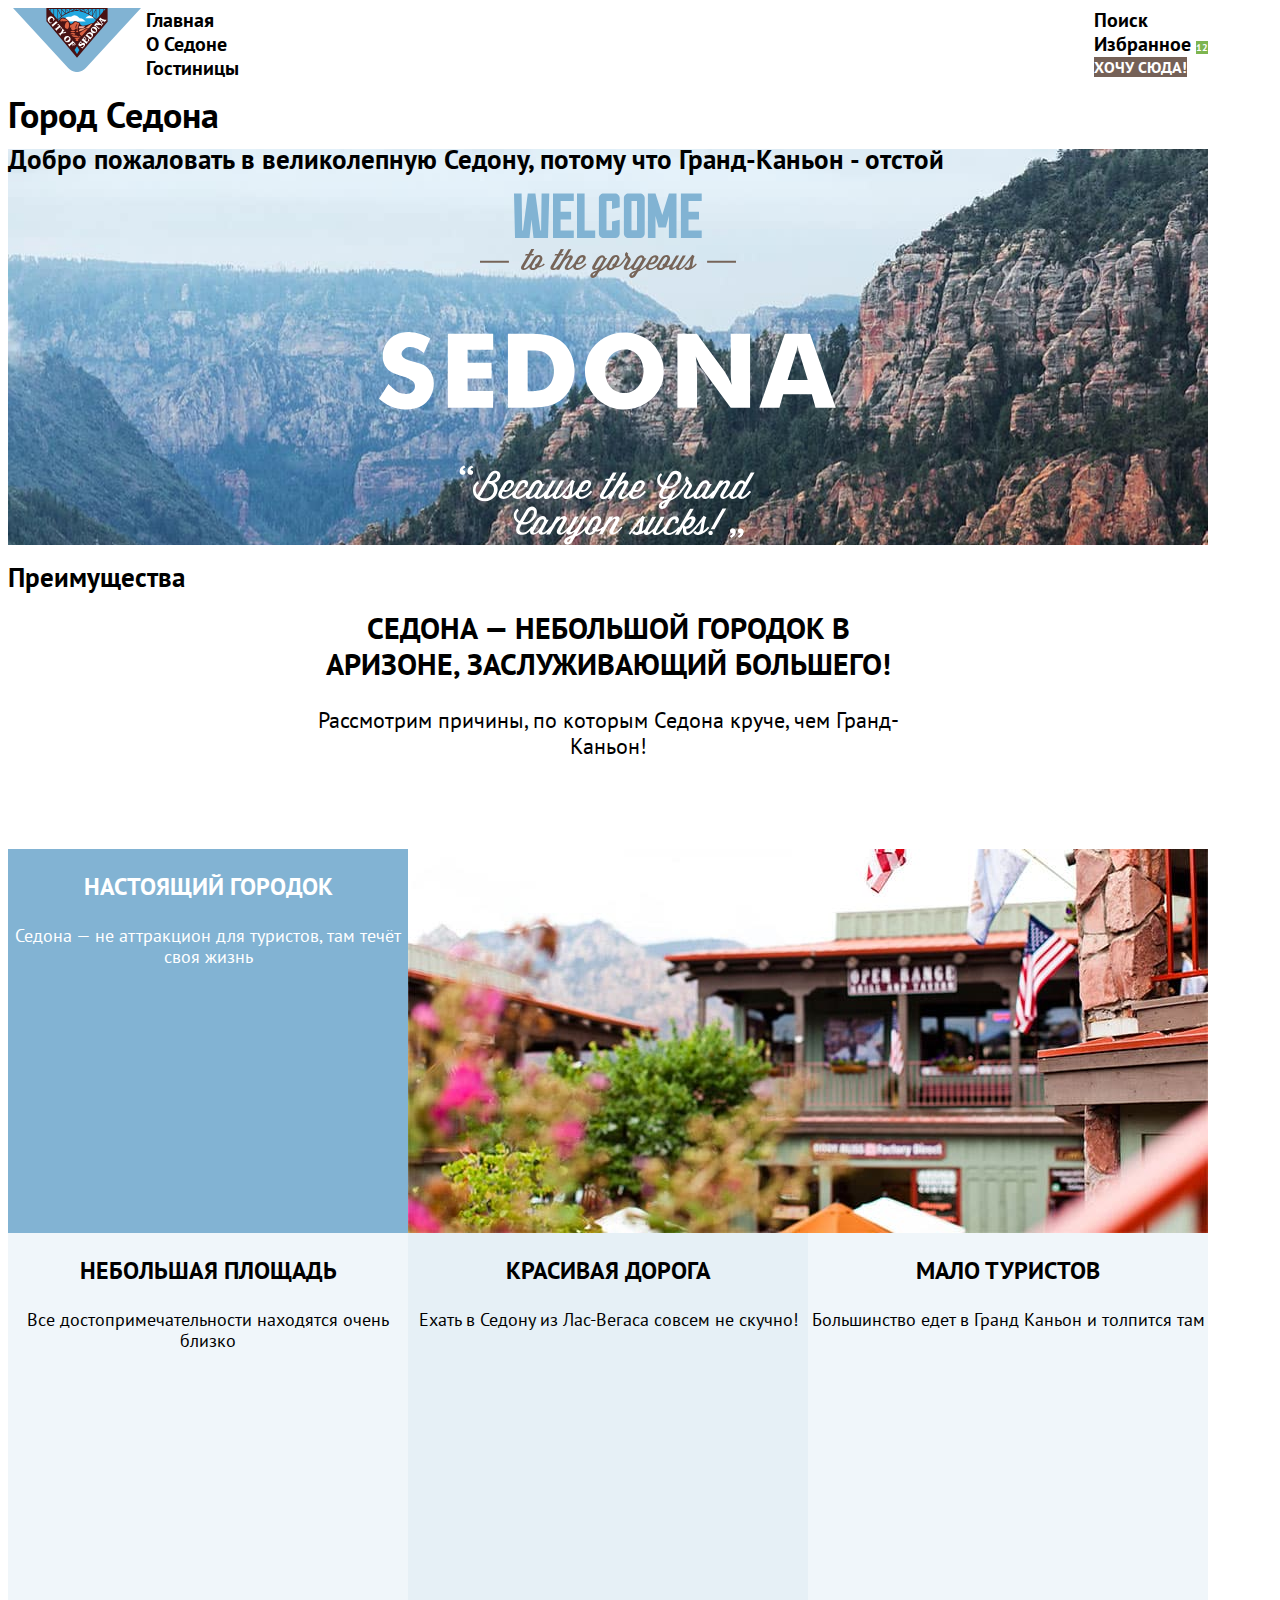
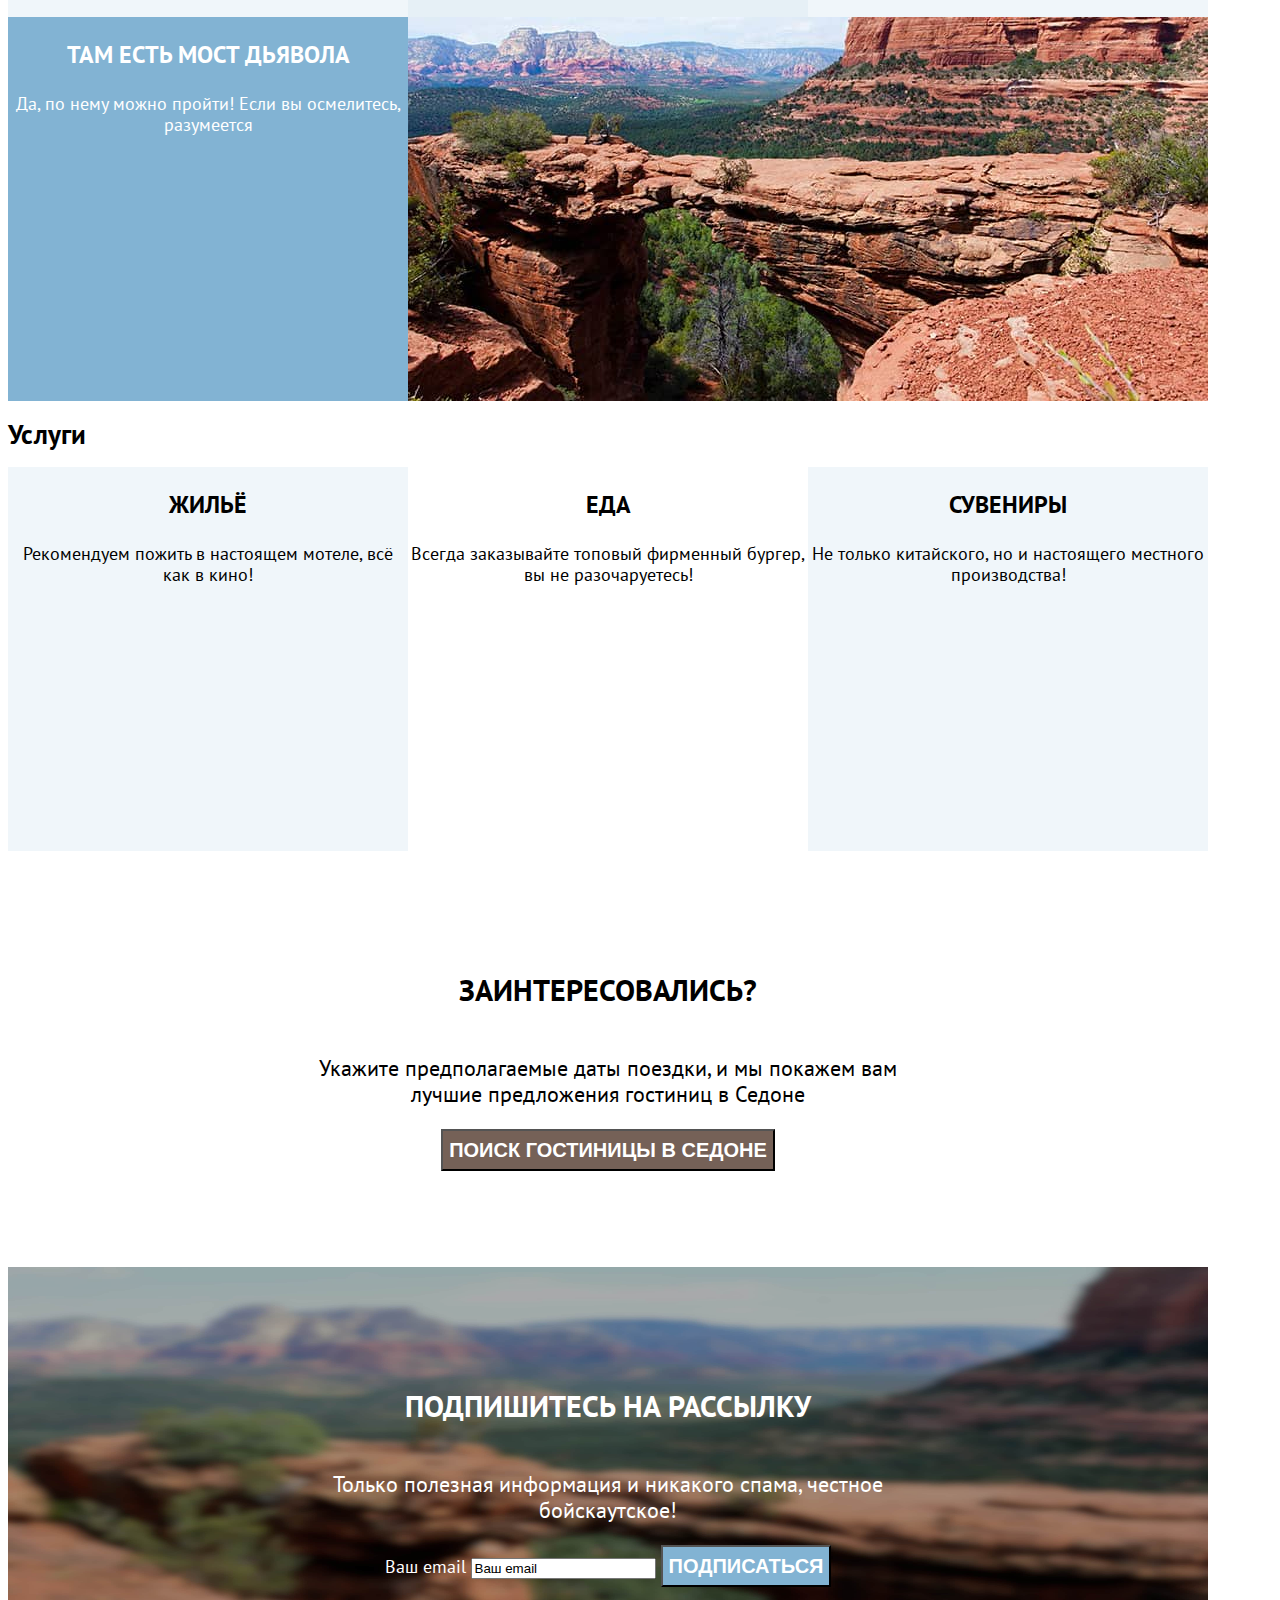
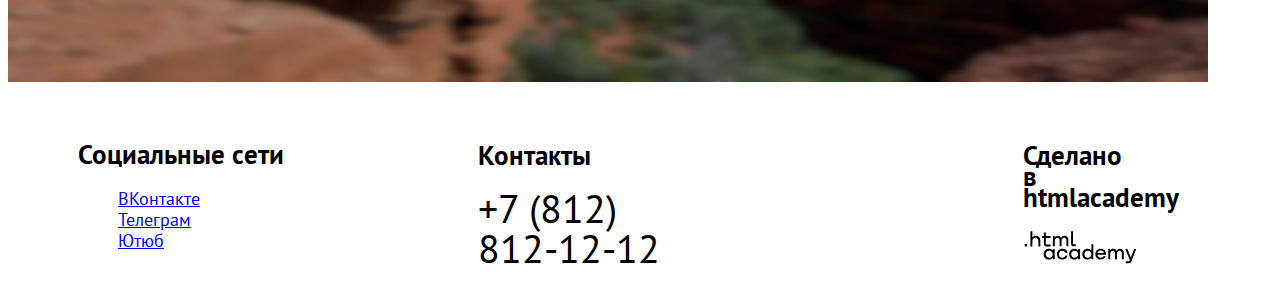
==== index.html @ 2e4103cb "Merge pull request #5 from dzhamilya1212/master" ====
<!DOCTYPE html>
<html lang="ru">
  <head>
    <meta charset="utf-8">
    <title>HTML Academy: Седона</title>
    <link rel="stylesheet" href="styles/styles.css">

  </head>
  <body>
    <div class="page_container">
      <header class="page_header" data-test="header">
        <nav class="navigation">
          <a class="navigation_logo">
            <img class="page_header_logo" src="image/logo.svg" alt="Логотип  города Седона" width="138" height="64">
          </a>
          <ul class="navigation_list">
            <li class="navigation_item">
              <a class="navigation_link navigation-link-current">Главная</a>
            </li>
            <li class="navigation_item">
              <a class="navigation_link" href="#">О Седоне</a>
            </li>
            <li class="navigation_item">
              <a class="navigation_link" href="catalog.html">Гостиницы</a>
            </li>
          </ul>

          <ul class="navigation_list navigation-user">
            <li class="navigation_item">
              <a class="navigation_link" href="#">
                <span class="visually_hidden">Поиск</span>
              </a>
            </li>
            <li class="navigation_item">
              <a class="navigation_link" href="#">
                <span class="visually_hidden"> Избранное</span>
                <span class="favourites">12</span>
              </a>
            </li>
            <li class="navigation_item">
              <a class="navigation_link navigation_link_button button button_brown" href="#">Хочу сюда!</a>
            </li>
          </ul>
        </nav>
      </header>

      <main class="main_container main_index" data-test="main">
        <div class="main__page_container">
          <h1 class="visually_hidden">Город Седона</h1>

          <section class="welcom" data-test="hero">
            <h2 class="visually_hidden">Добро пожаловать в великолепную Седону, потому что Гранд-Каньон - отстой</h2>
            <img class="welcome_to_sedona" src="image/welcome_to_sedona.svg" alt="" width="458" height="352">
          </section>

          <section class="advantages" data-test="advantages">
            <h2 class="visually_hiden">Преимущества</h2>
            <p class="text_about_sedona">Седона — небольшой городок в Аризоне, заслуживающий большего!</p>
            <p class="text_about_sedona_reasons">Рассмотрим причины, по которым Седона круче, чем Гранд-Каньон!</p>
            <ul class="advantages_list">
              <li class="advantages_item advantages_item_blue_card">
                <div class="advantages_container">
                  <div class="advantages_card_container">
                    <h3 class="advantages_title">Настоящий городок</h3>
                    <p class="advantages_description">Седона — не аттракцион для туристов, там течёт своя жизнь</p>
                  </div>
                  <img class="advantages_image" src="image/the_building_with_the_american_flag.jpg" alt="Здание с американским флагом" width="800" height="384">
                </div>
              </li>

              <li class="advantages_item">
                <h3 class="advantages_title">Небольшая
                  площадь</h3>
                <p class="advantages_description">Все достопримечательности находятся очень близко</p>
              </li>

              <li class="advantages_item advantages_item_lightblue_card">
                <h3 class="advantages_title">Красивая дорога</h3>
                <p class="advantages_description">Ехать в Седону из Лас-Вегаса совсем не скучно!</p>
              </li>

              <li class="advantages_item">
                <h3 class="advantages_title">Мало туристов</h3>
                <p class="advantages_description">Большинство едет в Гранд Каньон и толпится там</p>
              </li>

              <li class="advantages_item advantages_item_blue_card">
                <div class="advantages_container">
                  <div class="advantages_card_container">
                    <h3 class="advantages_title">Там есть мост дьявола</h3>
                    <p class="advantages_description">Да, по нему можно пройти! Если вы осмелитесь, разумеется</p>
                  </div>
                  <img class="advantages_image" src="image/devils_bridge.jpg" alt="Мост Дьявола" width="800" height="384">
                </div>
              </li>
            </ul>
          </section>

          <section class="services">
            <h2 class="visually_hidden">Услуги</h2>
            <ul class="services_list">
              <li class="services_item">
                <h3 class="services_title">Жильё</h3>
                <p class="services_description">Рекомендуем пожить в настоящем мотеле, всё как в кино!</p>
              </li>
              <li class="services_item services_item_white_card">
              <h3 class="services_title">Еда</h3>
              <p class="services_description">Всегда заказывайте топовый фирменный бургер, вы не разочаруетесь!</p>
              </li>
              <li class="services_item">
                <h3 class="services_title">Сувениры</h3>
                <p class="services_description">Не только китайского, но и настоящего местного производства!</p>
              </li>
            </ul>
          </section>

          <section class="search_hotel" data-test="search">
            <div  class="search_hotel_container">
              <h2 class="search_hotel_title">Заинтересовались?</h2>
              <p class="search_hotel_description">Укажите предполагаемые даты поездки, и мы покажем вам лучшие предложения гостиниц в Седоне</p>
              <button class="button button_brown" type="button">Поиск гостиницы в Седоне</button>
          </div>
          </section>
        </div>
      </main>

      <footer class="page_footer" data-test="footer">
        <div class="page-footer-container">
          <section class="mailing" data-test="subscribe">
            <div class="mailing_container">
              <h2 class="mailing_title">Подпишитесь на рассылку</h2>
              <p class="mailing_description">Только полезная информация и никакого спама, честное бойскаутское!</p>
              <form class="mailng_form"  action="https://echo.htmlacademy.ru/" method="post">
                <span class="visually_hidden">Ваш email</span>
                <input type="email" name="email" value="Ваш email">
                <button class="button button_blue" type="submit">Подписаться</button>
              </form>
            </div>
          </section>

          <div class="footer_contacts_container">
            <section class="social">
              <h2 class="visually_hidden">Социальные сети</h2>
              <ul class="social_list">
                <li class="social_item">
                  <a class="social_link" href="https://vk.com/htmlacademy">
                    <span class="visually_hidden">ВКонтакте</span>
                  </a>
                </li>
                <li class="social_item">
                  <a class="social_link" href="https://t.me/htmlacademy">
                    <span class="visually_hidden">Телеграм</span>
                  </a>
                </li>
                <li class="social_item">
                  <a class="social_link" href="https://www.youtube.com/user/htmlacademyru">
                   <span class="visually_hidden">Ютюб</span>
                  </a>
                </li>
              </ul>
            </section>

            <section class="contacts">
              <h2 class="visually_hidden">Контакты</h2>
              <address class="contacts_address">
                <a class="contacts_address_phone" href="tel:+78128121212">+7 (812) 812-12-12</a>
              </address>
            </section>

            <section class="copyright">
              <h2 class="visually_hidden">Сделано в htmlacademy</h2>
              <a  class="copyright_link" href="https://htmlacademy.ru">
              <img class="logo_htmlacademy" src="image/logo_htmlacademy.svg" alt="Логотип htmlacademy" width="115" height="33">
              </a>
            </section>
          </div>
        </div>
      </footer>

   </div>
  </body>
</html>
---- styles/styles.css ----
@font-face {
  font-family: "PT Sans";
  font-style: normal;
  font-weight: 400;
  src: url("../fonts/ptsans-400.woff2") format("woff2");
  font-display: swap;
}

@font-face {
  font-family: "PT Sans";
  font-style: normal;
  font-weight: 700;
  src: url("../fonts/ptsans-700.woff2") format("woff2");
  font-display: swap;
}

html {
  height: 100%;
  width: 1280px;
}

body {
  margin: o auto;
  width: 1200px;
  min-height: 100%;
  font-family: "PT Sans", sans-serif;
  font-size: 18px;
  line-height: 21px;
  color: #000000;
  background-color: #FFFFFF;
}

.page_container {
  display: flex;
  flex-direction: column;
  flex-grow: 1;

}

.button {
  font-size: 20px;
  font-weight: 700;
  line-height: 36px;
  color: #FFFFFF;
  text-decoration: none;
  text-transform: uppercase;
  text-align: center;
}

/* Pages */
.navigation {
  display: flex;
  width: 1200px;
  margin: 0 auto;
}

.navigation_list {
  max-width: 439px;
  list-style: none;
  margin: 0;
  padding: 0;
}

.navigation-user {
  max-width: 315px;
  margin-left: auto;
}

.navigation_link {
  font-size: 20px;
  line-height: 24px;
  font-weight: 700;
  color: #000000;
  text-align: center;
  text-decoration: none;
  text-transform: capitalize;
}

.navigation_link_button {
  font-size: 16px;
  line-height: 20px;
  color: #FFFFFF;
  background-color: #756157;
  text-transform: uppercase;
}

.favourites {
  font-size: 10px;
  line-height: 10px;
  text-align: center;
  background-color: #7DB54F;
  color: #FFFFFF;
}

/*Main*/

/*.main_container {
  flex-grow: 1;
}*/

.main__page_container {
  width: 1200px;
  margin: 0 auto;
}

.welcom {
  background-color: #82B3D3;
  background-image: url("../image/sedona_main_index_img.jpg");
  background-repeat: no-repeat;
  background-size: 1200px 485px;
}

.welcome_to_sedona {
  display: block;
  margin: 0 auto;
}

/*advantages*/
.text_about_sedona {
  width: 620px;
  margin: auto;
  margin-bottom: 25px;
  font-size: 30px;
  line-height: 36px;
  font-weight: 700;
  text-align: center;
  text-transform: uppercase;
}

.text_about_sedona_reasons {
  width: 651px;
  margin: auto;
  margin-bottom: 90px;
  font-size: 22px;
  line-height: 26px;
  font-weight: 400;
  text-align: center;
}

.advantages_list {
  display: flex;
  justify-content: space-between;
  flex-wrap: wrap;
  margin: 0;
  padding: 0;
  list-style: none;
}

.advantages_item {
  width: 400px;
  height: 384px;
  color: #000000;
  background-color: rgba(131, 179, 211, 0.12);
  list-style: none;

}

.advantages_container {
  display: flex;
  justify-content: space-between;
}

.advantages_card_container {
  width: 400px;
  height: 384px;
}

.advantages_item_blue_card {
  width: 1200px;
  color: #FFFFFF;
  background-color: #82B3D3;
}

.advantages_item_lightblue_card {
  color: #000000;
  background-color: rgba(131, 179, 211, 0.2);
}

.advantages_image {
  display: block;
}

.advantages_title {
  font-size: 24px;
  line-height: 28px;
  font-weight: 700;
  text-transform: uppercase;
  text-align: center;
}

.advantages_description {
  text-align: center;
}

/*services*/

.services_list {
  display: flex;
  flex-wrap: wrap;
  justify-content: space-between;
  padding: 0;
  margin: 0;
  text-align: center;
  list-style: none;
}

.services_item {
  width: 400px;
  height: 384px;
  color: #000000;
  background-color: rgba(131, 179, 211, 0.12);
}

.services_item_white_card {
  color: #000000;
  background-color: #FFFFFF;
}

.services_title {
  font-size: 24px;
  line-height: 28px;
  font-weight: 700;
  text-transform: uppercase;
  text-align: center;
}

.services_description {
  text-align: center;
}

/*search_hotel*/

.search_hotel_container {
  display: flex;
  flex-direction: column;
  align-items: center;
  justify-content: center;
  margin: 96px 304px;
}
.search_hotel_title {
  font-size: 30px;
  font-weight: 700;
  line-height: 36px;
  text-align: center;
  text-transform: uppercase;
}

.search_hotel_description {
  font-size: 22px;
  font-weight: 400;
  line-height: 26px;
  text-align: center;
}

.button_brown {
  background-color: #756157;
}

/*Footer*/
/*mailing*/
.page-footer-container {
  display: flex;
  flex-direction: column;
  width: 1200px;
  margin: 0 auto;
}
.mailing {
  width: 1200px;
  height: 415px;
  background-color: #82B3D3;
  background-image: url("../image/sedona_footer_index_img.jpg");
  background-repeat: no-repeat;
  background-size: 1200px 415px;
  color: #FFFFFF;
}
.mailing_container {
  display: flex;
  flex-direction: column;
  align-items: center;
  justify-content: center;
  margin:96px 258px 104px;
}
.mailing_title {
  font-size: 30px;
  font-weight: 700;
  line-height: 36px;
  text-align: center;
  text-transform: uppercase;
}

.mailing_description {
  font-size: 22px;
  font-weight: 400;
  line-height: 26px;
  text-align: center;
}

.button_blue {
  background-color: #82B3D3;
}

/*social*/
.footer_contacts_container {
  display: flex;
  justify-content: space-between;
  align-items: center;
  width: 1060px;
  margin: 40px 70px 30px 70px;
}
.social {
  margin-right: 194px;
}
.social_list {
  list-style: none;
}

/*contacts*/
.contacts {
  max-width: 182px;
  width: 331px;

}
.contacts_address_phone {
  font-size: 40px;
  font-style: normal;
  line-height: 40px;
  text-align: center;
  text-decoration: none;
  color: #000000;

}
.copyright {
  width: 115px;
  margin-left: auto;
}
/*Main_inner*/
.inner_header {
  background-color: #82B3D3;
  background-image: url("../image/sedona_inner_main_header.jpg");
  background-repeat: no-repeat;
  background-size: 1200px 412px;
}
.inner_header_title {
  font-size: 60px;
  font-weight: 700;
  line-height: 78px;
  text-align: left;
  color: #2F4250;
}

/* Breadcrumbs */
.breadcrumbs {
  color: #FFFFFF;
  font-size: 16px;
  list-style: none;
}

.breadcrumbs_link {
  color: inherit;
  padding: 0;
}

/*filters*/
.filter_hotels {
  display: flex;
  color: #FFFFFF;
}

.filter_infrastructure_list,
.filter_type_of_housing_list {
  list-style: none;
}

.filter_title {
  font-size: 20px;
  line-height: 24px;
  font-weight: 700;
  text-align: left;
  text-transform: capitalize;
}

.control_label {
  line-height: 23px;
  text-align: left;
}

/*hotel_catalog*/
.section_hotel_catalog {
  width: 1060px;
  margin-left: 70px;
  margin-right: 70px;

}
/*sorting-container*/
.sorting-container {
  display: flex;
  justify-content: space-between;
  align-items: center;
}
.found_hotels {
  font-size: 30px;
  font-weight: 700;
  line-height: 36px;
  text-align: left;
  text-transform: uppercase;
}
.catalog_view {
  list-style: none;
}

/*hotel_cards*/
.hotel_cards_list {
  display: flex;
  justify-content: space-between;
  flex-wrap: wrap;
  list-style: none;
  padding: 0;
}
.hotel_cards_item {
  width: 340px;
  height: 438px;
}
.hotel_cards_title {
  font-size: 24px;
  font-weight: 700;
  line-height: 28px;
  text-align: left;
  color: #000000;
}

.hotel_cards_link {
  text-decoration: none;
}

.hotel_cards_description {
  text-align: left;
}

.hotel_cards_price {
  text-align: right;
}

.rating {
  font-size: 16px;
  line-height: 20px;
  text-align: center;
  color: #333333;
  background-color: #F2F2F2;
  text-transform: uppercase;
}

/*pagination*/
.pagination_list {
  display: flex;
  list-style: none;
  padding: 0;
}
.pagination_item {
  width: 60px;
  height: 60px;
}
.pagination_link {
  font-size: 20px;
  font-weight: 700;
  line-height: 36px;
  text-align: center;
  color: #FFFFFF;
  background-color: #82B3D3;
  text-decoration: none;
}

.pagination-current {
  color: #000000;
  background-color: #F2F2F2;
}

.pagination_still {
  font-size: 22px;
  line-height: 26px;
  color: #000000;
  background-color: #FFFFFF;
}

/*inner_footer*/
.mailing_inner_footer {
  background-color: #000000;
  background-image: none;
}
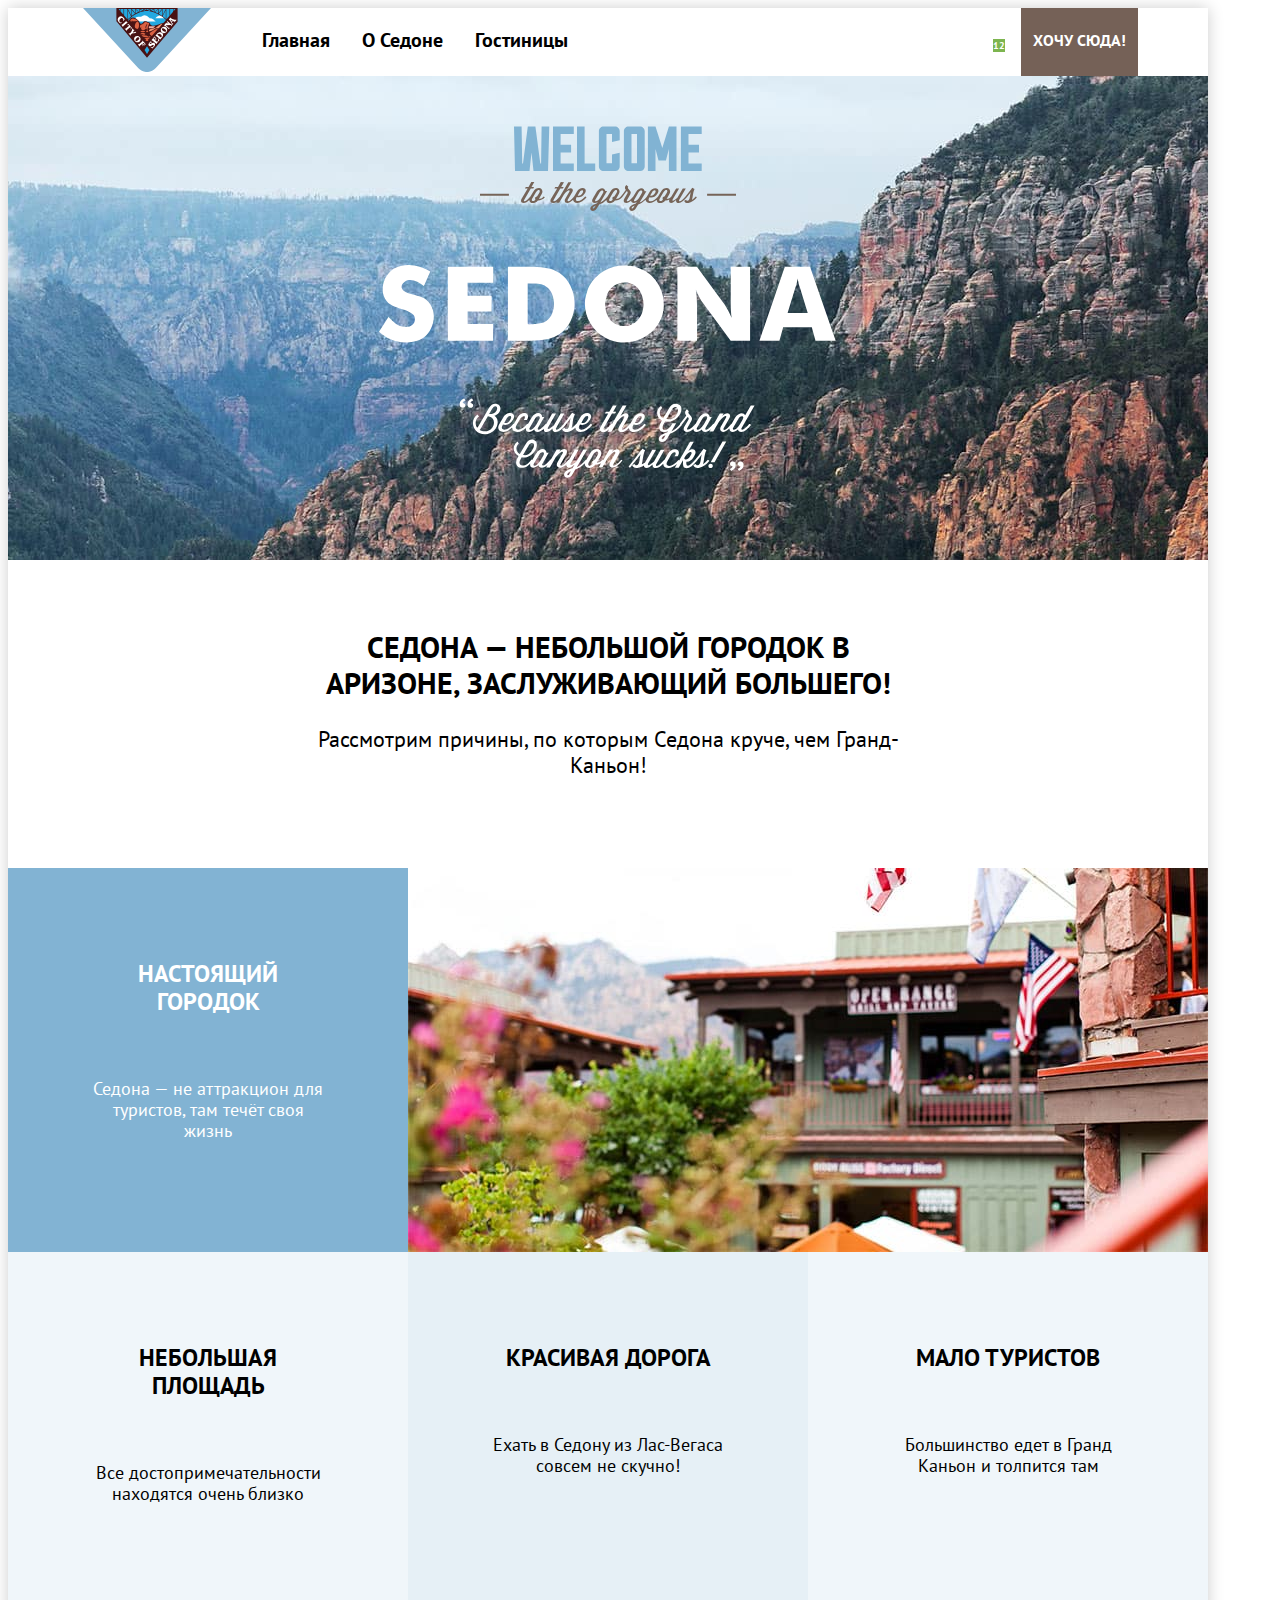
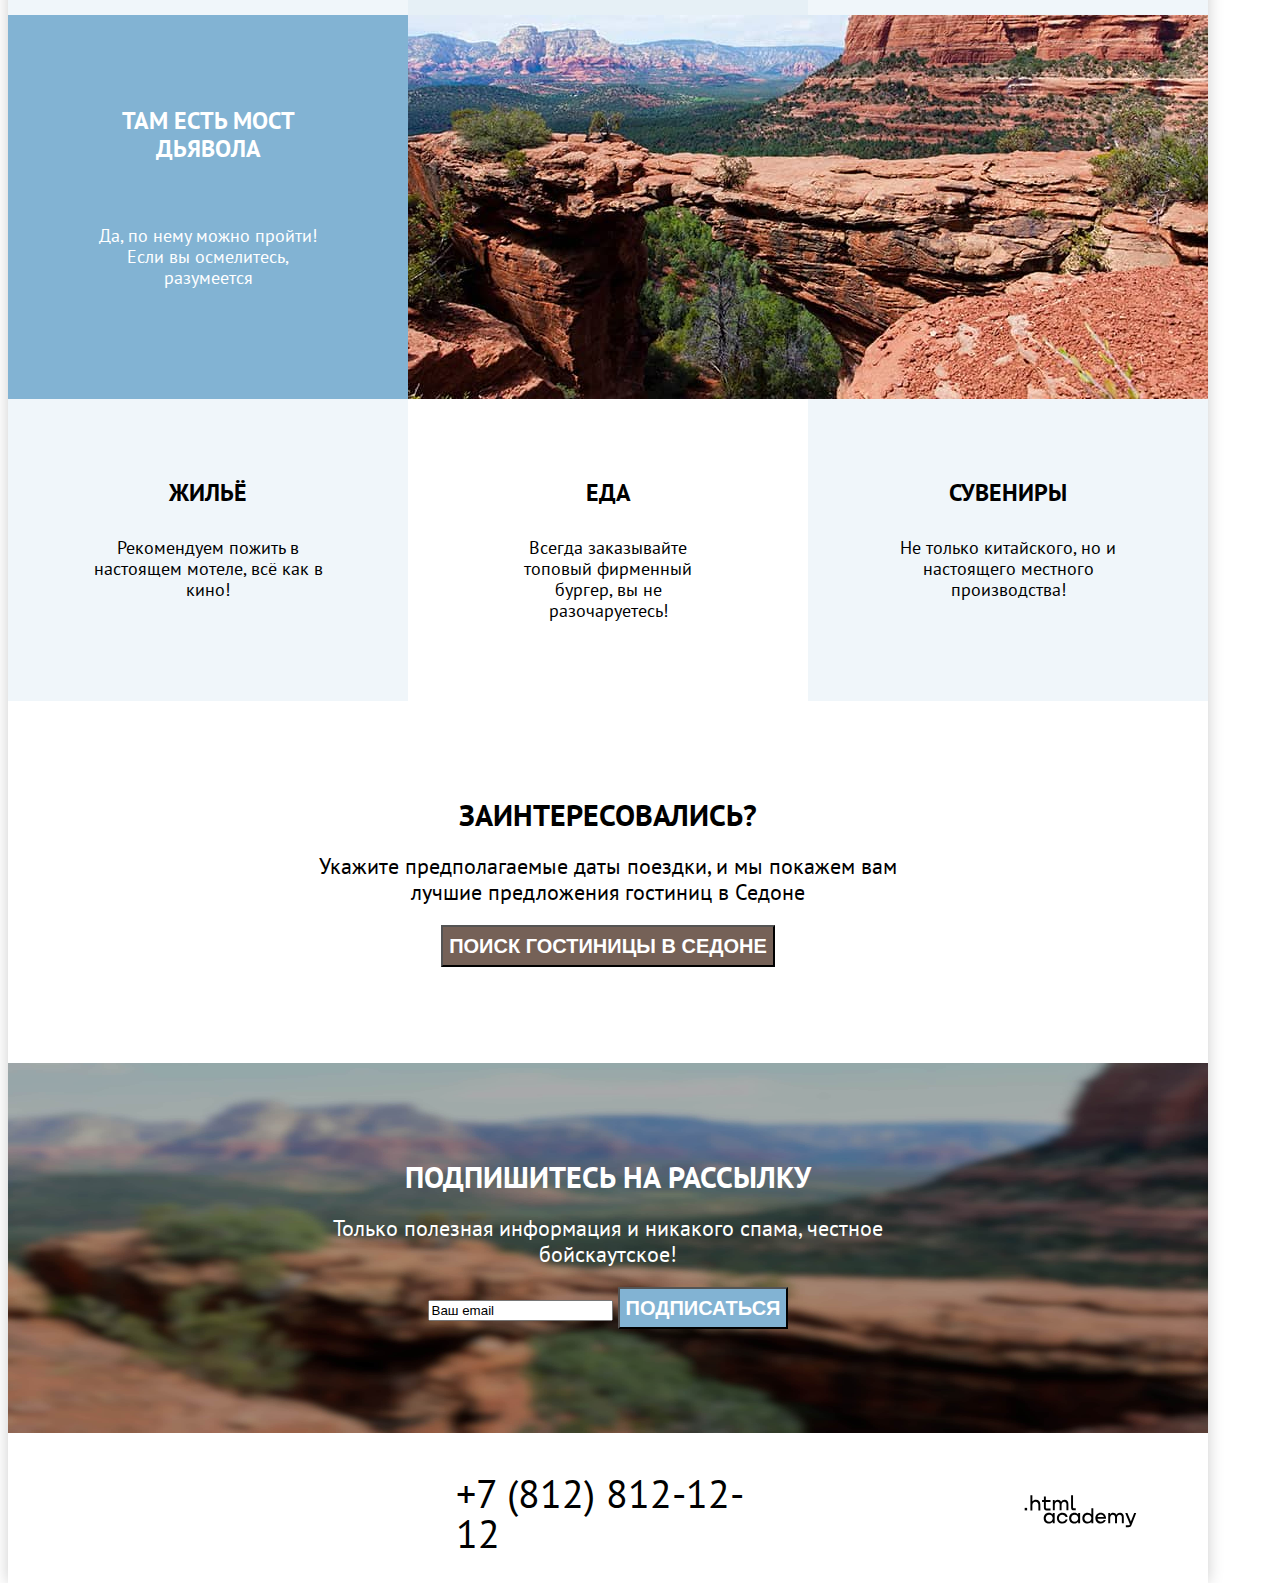
==== commit 44806d20: "Merge pull request #6 from dzhamilya1212/master" ====
--- a/index.html
+++ b/index.html
@@ -1,21 +1,24 @@
 <!DOCTYPE html>
 <html lang="ru">
+
   <head>
     <meta charset="utf-8">
     <title>HTML Academy: Седона</title>
     <link rel="stylesheet" href="styles/styles.css">
 
   </head>
+
   <body>
     <div class="page_container">
       <header class="page_header" data-test="header">
         <nav class="navigation">
-          <a class="navigation_logo">
-            <img class="page_header_logo" src="image/logo.svg" alt="Логотип  города Седона" width="138" height="64">
+          <a class="navigation_logo_link">
+            <img class="navigation_logo_image" src="image/logo.svg" alt="Логотип  города Седона." width="138"
+              height="64">
           </a>
           <ul class="navigation_list">
             <li class="navigation_item">
-              <a class="navigation_link navigation-link-current">Главная</a>
+              <a class="navigation_link navigation_link_current">Главная</a>
             </li>
             <li class="navigation_item">
               <a class="navigation_link" href="#">О Седоне</a>
@@ -25,15 +28,15 @@
             </li>
           </ul>
 
-          <ul class="navigation_list navigation-user">
+          <ul class="navigation_list navigation_user">
             <li class="navigation_item">
               <a class="navigation_link" href="#">
-                <span class="visually_hidden">Поиск</span>
+                <span class="visually_hidden">Поиск.</span>
               </a>
             </li>
             <li class="navigation_item">
               <a class="navigation_link" href="#">
-                <span class="visually_hidden"> Избранное</span>
+                <span class="visually_hidden"> Избранное.</span>
                 <span class="favourites">12</span>
               </a>
             </li>
@@ -45,18 +48,18 @@
       </header>
 
       <main class="main_container main_index" data-test="main">
-        <div class="main__page_container">
-          <h1 class="visually_hidden">Город Седона</h1>
+        <div class="main_page_container">
+          <h1 class="visually_hidden">Город Седона.</h1>
 
           <section class="welcom" data-test="hero">
-            <h2 class="visually_hidden">Добро пожаловать в великолепную Седону, потому что Гранд-Каньон - отстой</h2>
+            <h2 class="visually_hidden">Добро пожаловать в великолепную Седону, потому что Гранд-Каньон - отстой.</h2>
             <img class="welcome_to_sedona" src="image/welcome_to_sedona.svg" alt="" width="458" height="352">
           </section>
 
           <section class="advantages" data-test="advantages">
-            <h2 class="visually_hiden">Преимущества</h2>
-            <p class="text_about_sedona">Седона — небольшой городок в Аризоне, заслуживающий большего!</p>
-            <p class="text_about_sedona_reasons">Рассмотрим причины, по которым Седона круче, чем Гранд-Каньон!</p>
+            <h2 class="visually_hidden">Преимущества.</h2>
+            <p class="advantages_caption">Седона — небольшой городок в Аризоне, заслуживающий большего!</p>
+            <p class="advantages_caption_reasons">Рассмотрим причины, по которым Седона круче, чем Гранд-Каньон!</p>
             <ul class="advantages_list">
               <li class="advantages_item advantages_item_blue_card">
                 <div class="advantages_container">
@@ -64,24 +67,31 @@
                     <h3 class="advantages_title">Настоящий городок</h3>
                     <p class="advantages_description">Седона — не аттракцион для туристов, там течёт своя жизнь</p>
                   </div>
-                  <img class="advantages_image" src="image/the_building_with_the_american_flag.jpg" alt="Здание с американским флагом" width="800" height="384">
+                  <img class="advantages_image" src="image/the_building_with_the_american_flag.jpg"
+                    alt="Здание с американским флагом." width="800" height="384">
                 </div>
               </li>
 
               <li class="advantages_item">
-                <h3 class="advantages_title">Небольшая
-                  площадь</h3>
-                <p class="advantages_description">Все достопримечательности находятся очень близко</p>
+                <div class="advantages_card_container">
+                  <h3 class="advantages_title">Небольшая
+                    площадь</h3>
+                  <p class="advantages_description">Все достопримечательности находятся очень близко</p>
+                </div>
               </li>
 
               <li class="advantages_item advantages_item_lightblue_card">
-                <h3 class="advantages_title">Красивая дорога</h3>
-                <p class="advantages_description">Ехать в Седону из Лас-Вегаса совсем не скучно!</p>
+                <div class="advantages_card_container">
+                  <h3 class="advantages_title">Красивая дорога</h3>
+                  <p class="advantages_description">Ехать в Седону из Лас-Вегаса совсем не скучно!</p>
+                </div>
               </li>
 
               <li class="advantages_item">
-                <h3 class="advantages_title">Мало туристов</h3>
-                <p class="advantages_description">Большинство едет в Гранд Каньон и толпится там</p>
+                <div class="advantages_card_container">
+                  <h3 class="advantages_title">Мало туристов</h3>
+                  <p class="advantages_description">Большинство едет в Гранд Каньон и толпится там</p>
+                </div>
               </li>
 
               <li class="advantages_item advantages_item_blue_card">
@@ -90,36 +100,45 @@
                     <h3 class="advantages_title">Там есть мост дьявола</h3>
                     <p class="advantages_description">Да, по нему можно пройти! Если вы осмелитесь, разумеется</p>
                   </div>
-                  <img class="advantages_image" src="image/devils_bridge.jpg" alt="Мост Дьявола" width="800" height="384">
+                  <img class="advantages_image" src="image/devils_bridge.jpg" alt="Мост Дьявола." width="800"
+                    height="384">
                 </div>
               </li>
             </ul>
           </section>
 
           <section class="services">
-            <h2 class="visually_hidden">Услуги</h2>
+            <h2 class="visually_hidden">Услуги.</h2>
             <ul class="services_list">
               <li class="services_item">
-                <h3 class="services_title">Жильё</h3>
-                <p class="services_description">Рекомендуем пожить в настоящем мотеле, всё как в кино!</p>
+                <div class="services_card_container">
+                  <h3 class="services_title">Жильё</h3>
+                  <p class="services_description">Рекомендуем пожить в настоящем мотеле, всё как в кино!</p>
+                </div>
               </li>
               <li class="services_item services_item_white_card">
-              <h3 class="services_title">Еда</h3>
-              <p class="services_description">Всегда заказывайте топовый фирменный бургер, вы не разочаруетесь!</p>
+                <div class="services_card_container">
+                  <h3 class="services_title">Еда</h3>
+                  <p class="services_description">Всегда заказывайте топовый фирменный бургер, вы не разочаруетесь!</p>
+                </div>
               </li>
               <li class="services_item">
-                <h3 class="services_title">Сувениры</h3>
-                <p class="services_description">Не только китайского, но и настоящего местного производства!</p>
+                <div class="services_card_container">
+                  <h3 class="services_title">Сувениры</h3>
+                  <p class="services_description">Не только китайского, но и настоящего местного производства!</p>
+                </div>
               </li>
             </ul>
           </section>
 
           <section class="search_hotel" data-test="search">
-            <div  class="search_hotel_container">
-              <h2 class="search_hotel_title">Заинтересовались?</h2>
-              <p class="search_hotel_description">Укажите предполагаемые даты поездки, и мы покажем вам лучшие предложения гостиниц в Седоне</p>
+            <div class="search_hotel_container">
+              <h2 class="visually_hidden">Поиск гостиницы.</h2>
+              <p class="search_hotel_title">Заинтересовались?</p>
+              <p class="search_hotel_description">Укажите предполагаемые даты поездки, и мы покажем вам лучшие
+                предложения гостиниц в Седоне</p>
               <button class="button button_brown" type="button">Поиск гостиницы в Седоне</button>
-          </div>
+            </div>
           </section>
         </div>
       </main>
@@ -130,8 +149,8 @@
             <div class="mailing_container">
               <h2 class="mailing_title">Подпишитесь на рассылку</h2>
               <p class="mailing_description">Только полезная информация и никакого спама, честное бойскаутское!</p>
-              <form class="mailng_form"  action="https://echo.htmlacademy.ru/" method="post">
-                <span class="visually_hidden">Ваш email</span>
+              <form class="mailng_form" action="https://echo.htmlacademy.ru/" method="post">
+                <span class="visually_hidden">Ваш email.</span>
                 <input type="email" name="email" value="Ваш email">
                 <button class="button button_blue" type="submit">Подписаться</button>
               </form>
@@ -140,43 +159,45 @@
 
           <div class="footer_contacts_container">
             <section class="social">
-              <h2 class="visually_hidden">Социальные сети</h2>
+              <h2 class="visually_hidden">Социальные сети.</h2>
               <ul class="social_list">
                 <li class="social_item">
                   <a class="social_link" href="https://vk.com/htmlacademy">
-                    <span class="visually_hidden">ВКонтакте</span>
+                    <span class="visually_hidden">ВКонтакте.</span>
                   </a>
                 </li>
                 <li class="social_item">
                   <a class="social_link" href="https://t.me/htmlacademy">
-                    <span class="visually_hidden">Телеграм</span>
+                    <span class="visually_hidden">Телеграм.</span>
                   </a>
                 </li>
                 <li class="social_item">
                   <a class="social_link" href="https://www.youtube.com/user/htmlacademyru">
-                   <span class="visually_hidden">Ютюб</span>
+                    <span class="visually_hidden">Ютюб.</span>
                   </a>
                 </li>
               </ul>
             </section>
 
             <section class="contacts">
-              <h2 class="visually_hidden">Контакты</h2>
+              <h2 class="visually_hidden">Контакты.</h2>
               <address class="contacts_address">
                 <a class="contacts_address_phone" href="tel:+78128121212">+7 (812) 812-12-12</a>
               </address>
             </section>
 
             <section class="copyright">
-              <h2 class="visually_hidden">Сделано в htmlacademy</h2>
-              <a  class="copyright_link" href="https://htmlacademy.ru">
-              <img class="logo_htmlacademy" src="image/logo_htmlacademy.svg" alt="Логотип htmlacademy" width="115" height="33">
+              <h2 class="visually_hidden">Сделано в htmlacademy.</h2>
+              <a class="copyright_link" href="https://htmlacademy.ru">
+                <img class="logo_htmlacademy" src="image/logo_htmlacademy.svg" alt="Логотип htmlacademy." width="115"
+                  height="33">
               </a>
             </section>
           </div>
         </div>
       </footer>
 
-   </div>
+    </div>
   </body>
+
 </html>
--- a/styles/styles.css
+++ b/styles/styles.css
@@ -28,15 +28,25 @@
   line-height: 21px;
   color: #000000;
   background-color: #FFFFFF;
+  box-shadow: 0 0 15px rgba(0, 0, 0, 0.2);
 }
 
 .page_container {
   display: flex;
   flex-direction: column;
-  flex-grow: 1;
-
-}
-
+}
+.visually_hidden {
+  position: absolute;
+  width: 1px;
+  height: 1px;
+  margin: -1px;
+  border: 0;
+  padding: 0;
+  white-space: nowrap;
+  clip-path: inset(100%);
+  clip: rect(0 0 0 0);
+  overflow: hidden;
+}
 .button {
   font-size: 20px;
   font-weight: 700;
@@ -50,32 +60,40 @@
 /* Pages */
 .navigation {
   display: flex;
-  width: 1200px;
   margin: 0 auto;
-}
-
+  padding: 0 70px;
+}
+.navigation_logo_image {
+  margin-right: 30px;
+}
 .navigation_list {
+  display: flex;
+  flex-wrap: wrap;
   max-width: 439px;
-  list-style: none;
-  margin: 0;
-  padding: 0;
-}
-
-.navigation-user {
+  margin: 0;
+  padding: 0;
+  list-style: none;
+}
+.navigation_link {
+  display: block;
+  padding: 20px 16px;
+  font-size: 20px;
+  line-height: 24px;
+  font-weight: 700;
+  color: #000000;
+  text-align: center;
+  text-decoration: none;
+  text-transform: capitalize;
+}
+.navigation_user {
   max-width: 315px;
   margin-left: auto;
 }
-
-.navigation_link {
-  font-size: 20px;
-  line-height: 24px;
-  font-weight: 700;
-  color: #000000;
-  text-align: center;
-  text-decoration: none;
-  text-transform: capitalize;
-}
-
+.navigation_user .navigation_link {
+  min-width: 20px;
+  min-height: 24px;
+  padding: 22px 12px;
+}
 .navigation_link_button {
   font-size: 16px;
   line-height: 20px;
@@ -83,7 +101,6 @@
   background-color: #756157;
   text-transform: uppercase;
 }
-
 .favourites {
   font-size: 10px;
   line-height: 10px;
@@ -94,29 +111,32 @@
 
 /*Main*/
 
-/*.main_container {
+.main_container {
   flex-grow: 1;
-}*/
-
-.main__page_container {
+}
+.main_page_container {
   width: 1200px;
   margin: 0 auto;
 }
-
 .welcom {
+  padding-bottom: 82px;
+  padding-top: 50px;
   background-color: #82B3D3;
   background-image: url("../image/sedona_main_index_img.jpg");
   background-repeat: no-repeat;
-  background-size: 1200px 485px;
-}
-
+  background-position: center top;
+  background-size: cover;
+}
 .welcome_to_sedona {
   display: block;
   margin: 0 auto;
 }
 
 /*advantages*/
-.text_about_sedona {
+.advantages {
+  padding-top: 69px;
+}
+.advantages_caption {
   width: 620px;
   margin: auto;
   margin-bottom: 25px;
@@ -126,8 +146,7 @@
   text-align: center;
   text-transform: uppercase;
 }
-
-.text_about_sedona_reasons {
+.advantages_caption_reasons {
   width: 651px;
   margin: auto;
   margin-bottom: 90px;
@@ -136,7 +155,6 @@
   font-weight: 400;
   text-align: center;
 }
-
 .advantages_list {
   display: flex;
   justify-content: space-between;
@@ -145,50 +163,45 @@
   padding: 0;
   list-style: none;
 }
-
 .advantages_item {
+  color: #000000;
+  background-color: rgba(131, 179, 211, 0.12);
+  list-style: none;
+}
+.advantages_container {
+  display: flex;
+  justify-content: space-between;
+}
+.advantages_card_container {
+  box-sizing: border-box;
   width: 400px;
-  height: 384px;
-  color: #000000;
-  background-color: rgba(131, 179, 211, 0.12);
-  list-style: none;
-
-}
-
-.advantages_container {
-  display: flex;
-  justify-content: space-between;
-}
-
-.advantages_card_container {
-  width: 400px;
-  height: 384px;
-}
-
+  padding: 92px 85px 111px;
+}
 .advantages_item_blue_card {
   width: 1200px;
   color: #FFFFFF;
   background-color: #82B3D3;
 }
-
 .advantages_item_lightblue_card {
   color: #000000;
   background-color: rgba(131, 179, 211, 0.2);
 }
-
 .advantages_image {
   display: block;
 }
-
 .advantages_title {
+  padding:0;
+  margin:0;
+  margin-bottom: 62px;
   font-size: 24px;
   line-height: 28px;
   font-weight: 700;
   text-transform: uppercase;
   text-align: center;
 }
-
 .advantages_description {
+  padding:0;
+  margin:0;
   text-align: center;
 }
 
@@ -203,55 +216,62 @@
   text-align: center;
   list-style: none;
 }
-
 .services_item {
-  width: 400px;
-  height: 384px;
   color: #000000;
   background-color: rgba(131, 179, 211, 0.12);
 }
-
+.services_card_container {
+  box-sizing: border-box;
+  width:400px;
+  padding: 80px 85px;
+}
 .services_item_white_card {
   color: #000000;
   background-color: #FFFFFF;
 }
-
 .services_title {
+  padding:0;
+  margin:0;
+  margin-bottom: 30px;
   font-size: 24px;
   line-height: 28px;
   font-weight: 700;
   text-transform: uppercase;
   text-align: center;
 }
-
 .services_description {
+  padding:0;
+  margin:0;
   text-align: center;
 }
 
 /*search_hotel*/
-
+.search_hotel {
+  padding: 96px 304px;
+}
 .search_hotel_container {
   display: flex;
   flex-direction: column;
   align-items: center;
   justify-content: center;
-  margin: 96px 304px;
 }
 .search_hotel_title {
+  margin:0;
+  margin-bottom: 20px;
   font-size: 30px;
   font-weight: 700;
   line-height: 36px;
   text-align: center;
   text-transform: uppercase;
 }
-
 .search_hotel_description {
+  margin:0;
+  margin-bottom: 20px;
   font-size: 22px;
   font-weight: 400;
   line-height: 26px;
   text-align: center;
 }
-
 .button_brown {
   background-color: #756157;
 }
@@ -265,8 +285,7 @@
   margin: 0 auto;
 }
 .mailing {
-  width: 1200px;
-  height: 415px;
+  padding:96px 258px 104px 258px;
   background-color: #82B3D3;
   background-image: url("../image/sedona_footer_index_img.jpg");
   background-repeat: no-repeat;
@@ -278,23 +297,24 @@
   flex-direction: column;
   align-items: center;
   justify-content: center;
-  margin:96px 258px 104px;
 }
 .mailing_title {
+  margin:0;
+  margin-bottom: 20px;
   font-size: 30px;
   font-weight: 700;
   line-height: 36px;
   text-align: center;
   text-transform: uppercase;
 }
-
 .mailing_description {
+  margin:0;
+  margin-bottom: 20px;
   font-size: 22px;
   font-weight: 400;
   line-height: 26px;
   text-align: center;
 }
-
 .button_blue {
   background-color: #82B3D3;
 }
@@ -304,21 +324,28 @@
   display: flex;
   justify-content: space-between;
   align-items: center;
-  width: 1060px;
-  margin: 40px 70px 30px 70px;
-}
-.social {
-  margin-right: 194px;
+  padding: 40px 70px 30px 70px;
 }
 .social_list {
-  list-style: none;
+  display: flex;
+  flex-wrap: wrap;
+  width: 142;
+  max-width: 182px;
+  list-style: none;
+  margin: 0;
+  padding: 0;
+}
+.social_item {
+  width: 47px;
+  height: 40px;
+  margin-bottom: 5px;
 }
 
 /*contacts*/
 .contacts {
-  max-width: 182px;
   width: 331px;
-
+  margin-right: 234px;
+  margin-left: 234px;
 }
 .contacts_address_phone {
   font-size: 40px;
@@ -327,20 +354,20 @@
   text-align: center;
   text-decoration: none;
   color: #000000;
-
 }
 .copyright {
   width: 115px;
-  margin-left: auto;
 }
 /*Main_inner*/
 .inner_header {
+  padding: 35px 70px 70px;
   background-color: #82B3D3;
   background-image: url("../image/sedona_inner_main_header.jpg");
   background-repeat: no-repeat;
-  background-size: 1200px 412px;
 }
 .inner_header_title {
+  margin: 0;
+  margin-bottom: 8px;
   font-size: 60px;
   font-weight: 700;
   line-height: 78px;
@@ -350,11 +377,14 @@
 
 /* Breadcrumbs */
 .breadcrumbs {
+  display: flex;
+  margin: 0;
+  margin-bottom: 40px;
+  padding: 0;
   color: #FFFFFF;
   font-size: 16px;
   list-style: none;
 }
-
 .breadcrumbs_link {
   color: inherit;
   padding: 0;
@@ -365,12 +395,10 @@
   display: flex;
   color: #FFFFFF;
 }
-
 .filter_infrastructure_list,
 .filter_type_of_housing_list {
   list-style: none;
 }
-
 .filter_title {
   font-size: 20px;
   line-height: 24px;
@@ -378,7 +406,6 @@
   text-align: left;
   text-transform: capitalize;
 }
-
 .control_label {
   line-height: 23px;
   text-align: left;
@@ -386,26 +413,40 @@
 
 /*hotel_catalog*/
 .section_hotel_catalog {
-  width: 1060px;
-  margin-left: 70px;
-  margin-right: 70px;
-
+  padding: 50px 70px 60px;
 }
 /*sorting-container*/
 .sorting-container {
   display: flex;
   justify-content: space-between;
   align-items: center;
+  margin-bottom: 40px;
 }
 .found_hotels {
+  margin: 0;
+  margin-right: 192px;
   font-size: 30px;
   font-weight: 700;
   line-height: 36px;
   text-align: left;
   text-transform: uppercase;
 }
+.select_control {
+  margin-right: 70px;
+}
 .catalog_view {
-  list-style: none;
+  display: flex;
+  margin: 0;
+  padding: 0;
+  list-style: none;
+}
+.catalog_view_item {
+  width: 48px;
+  height: 48px;
+  margin-right: 8px;
+}
+.catalog_view_item:nth-last-child(1){
+  margin-right: 0;
 }
 
 /*hotel_cards*/
@@ -413,34 +454,34 @@
   display: flex;
   justify-content: space-between;
   flex-wrap: wrap;
-  list-style: none;
-  padding: 0;
+  margin: 0;
+  margin-bottom: 80px;
+  padding: 0;
+  list-style: none;
 }
 .hotel_cards_item {
   width: 340px;
-  height: 438px;
 }
 .hotel_cards_title {
+  margin: 0;
   font-size: 24px;
   font-weight: 700;
   line-height: 28px;
   text-align: left;
   color: #000000;
 }
-
 .hotel_cards_link {
   text-decoration: none;
 }
-
 .hotel_cards_description {
+  margin: 0;
   text-align: left;
 }
-
 .hotel_cards_price {
   text-align: right;
 }
-
 .rating {
+  margin: 0;
   font-size: 16px;
   line-height: 20px;
   text-align: center;
@@ -454,12 +495,17 @@
   display: flex;
   list-style: none;
   padding: 0;
-}
-.pagination_item {
+  margin: 0;
+}
+.pagination_item:not(:last-child) {
+  margin-right: 8px;
+}
+.pagination_link {
+  display: block;
+  box-sizing: border-box;
   width: 60px;
   height: 60px;
-}
-.pagination_link {
+  padding: 12px 24px 12px 24px;
   font-size: 20px;
   font-weight: 700;
   line-height: 36px;
@@ -468,12 +514,14 @@
   background-color: #82B3D3;
   text-decoration: none;
 }
-
+.pagination_link:nth-last-child(1) {
+  padding: 12px 18px 12px 18px;
+}
 .pagination-current {
+  padding: 16px 22px 18px 22px;
   color: #000000;
   background-color: #F2F2F2;
 }
-
 .pagination_still {
   font-size: 22px;
   line-height: 26px;
@@ -483,6 +531,7 @@
 
 /*inner_footer*/
 .mailing_inner_footer {
-  background-color: #000000;
+  color: #000000;
+  background-color: #FFFFFF;
   background-image: none;
 }
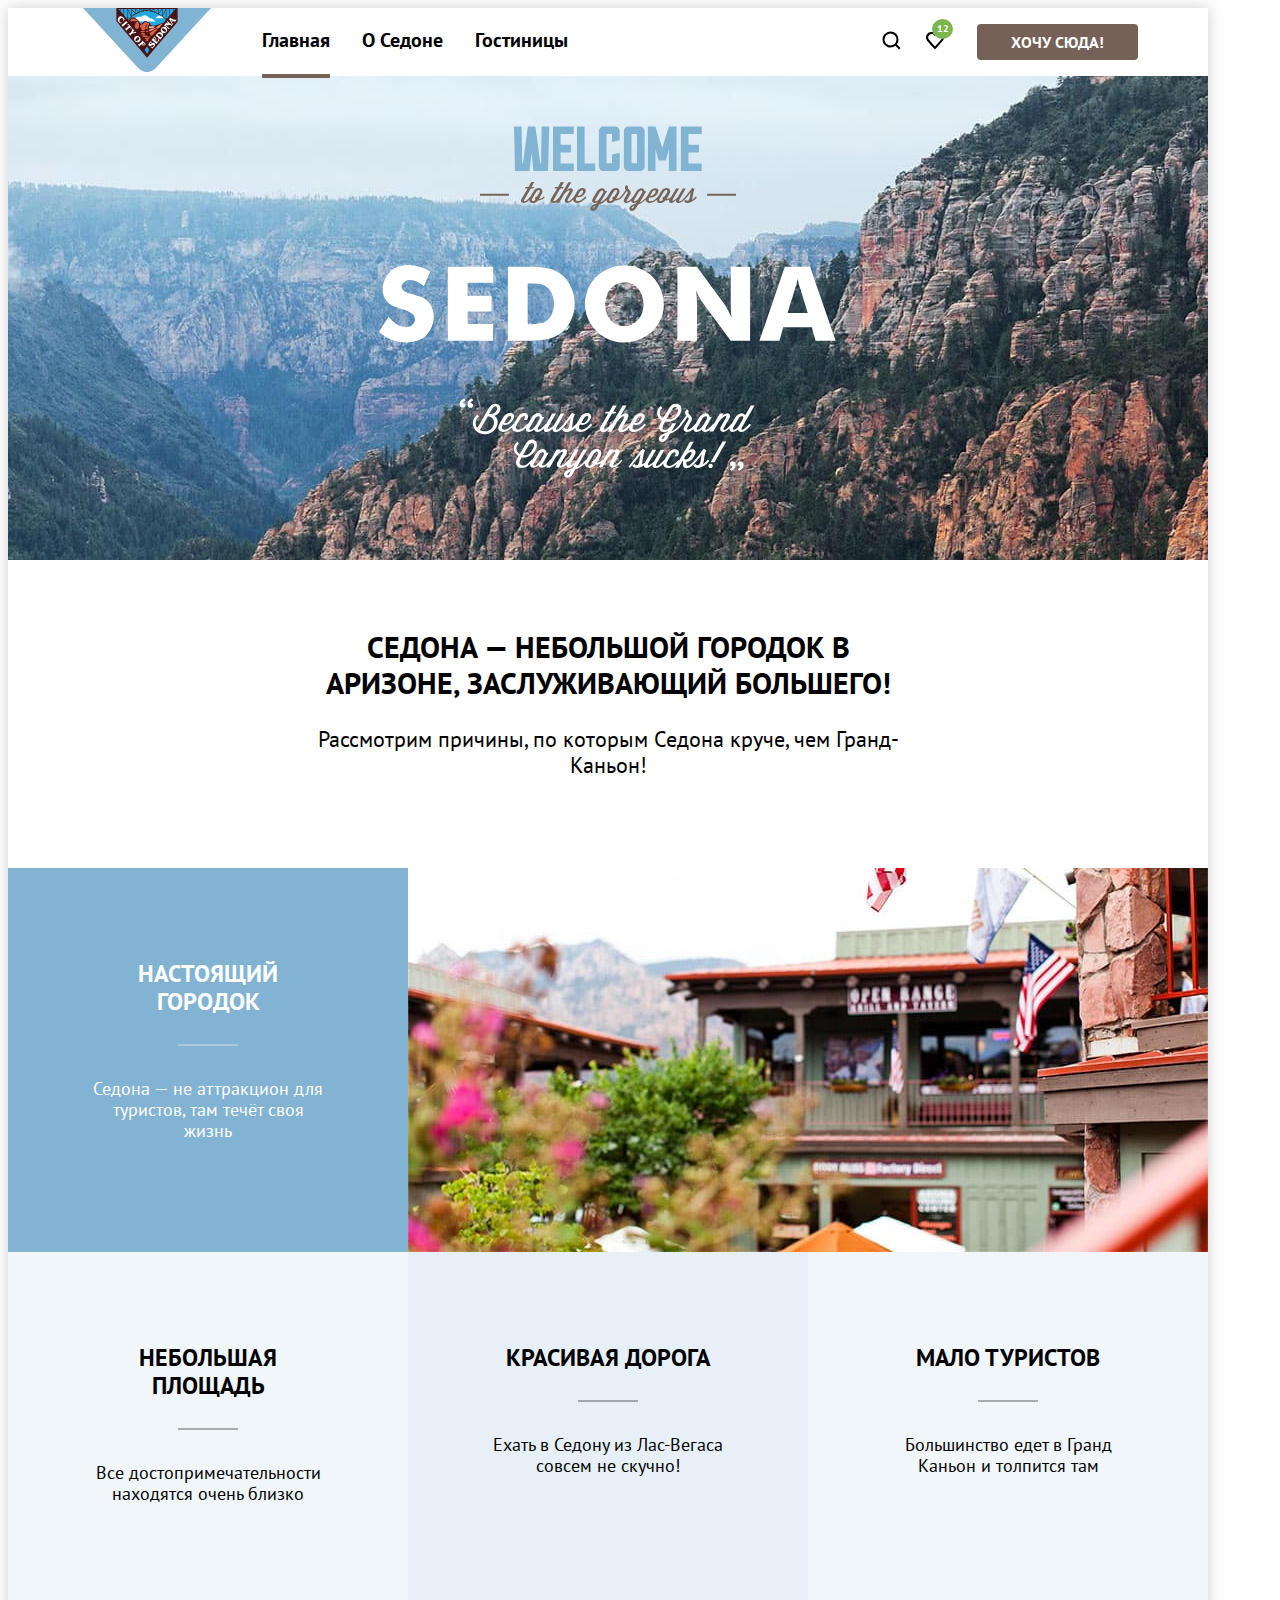
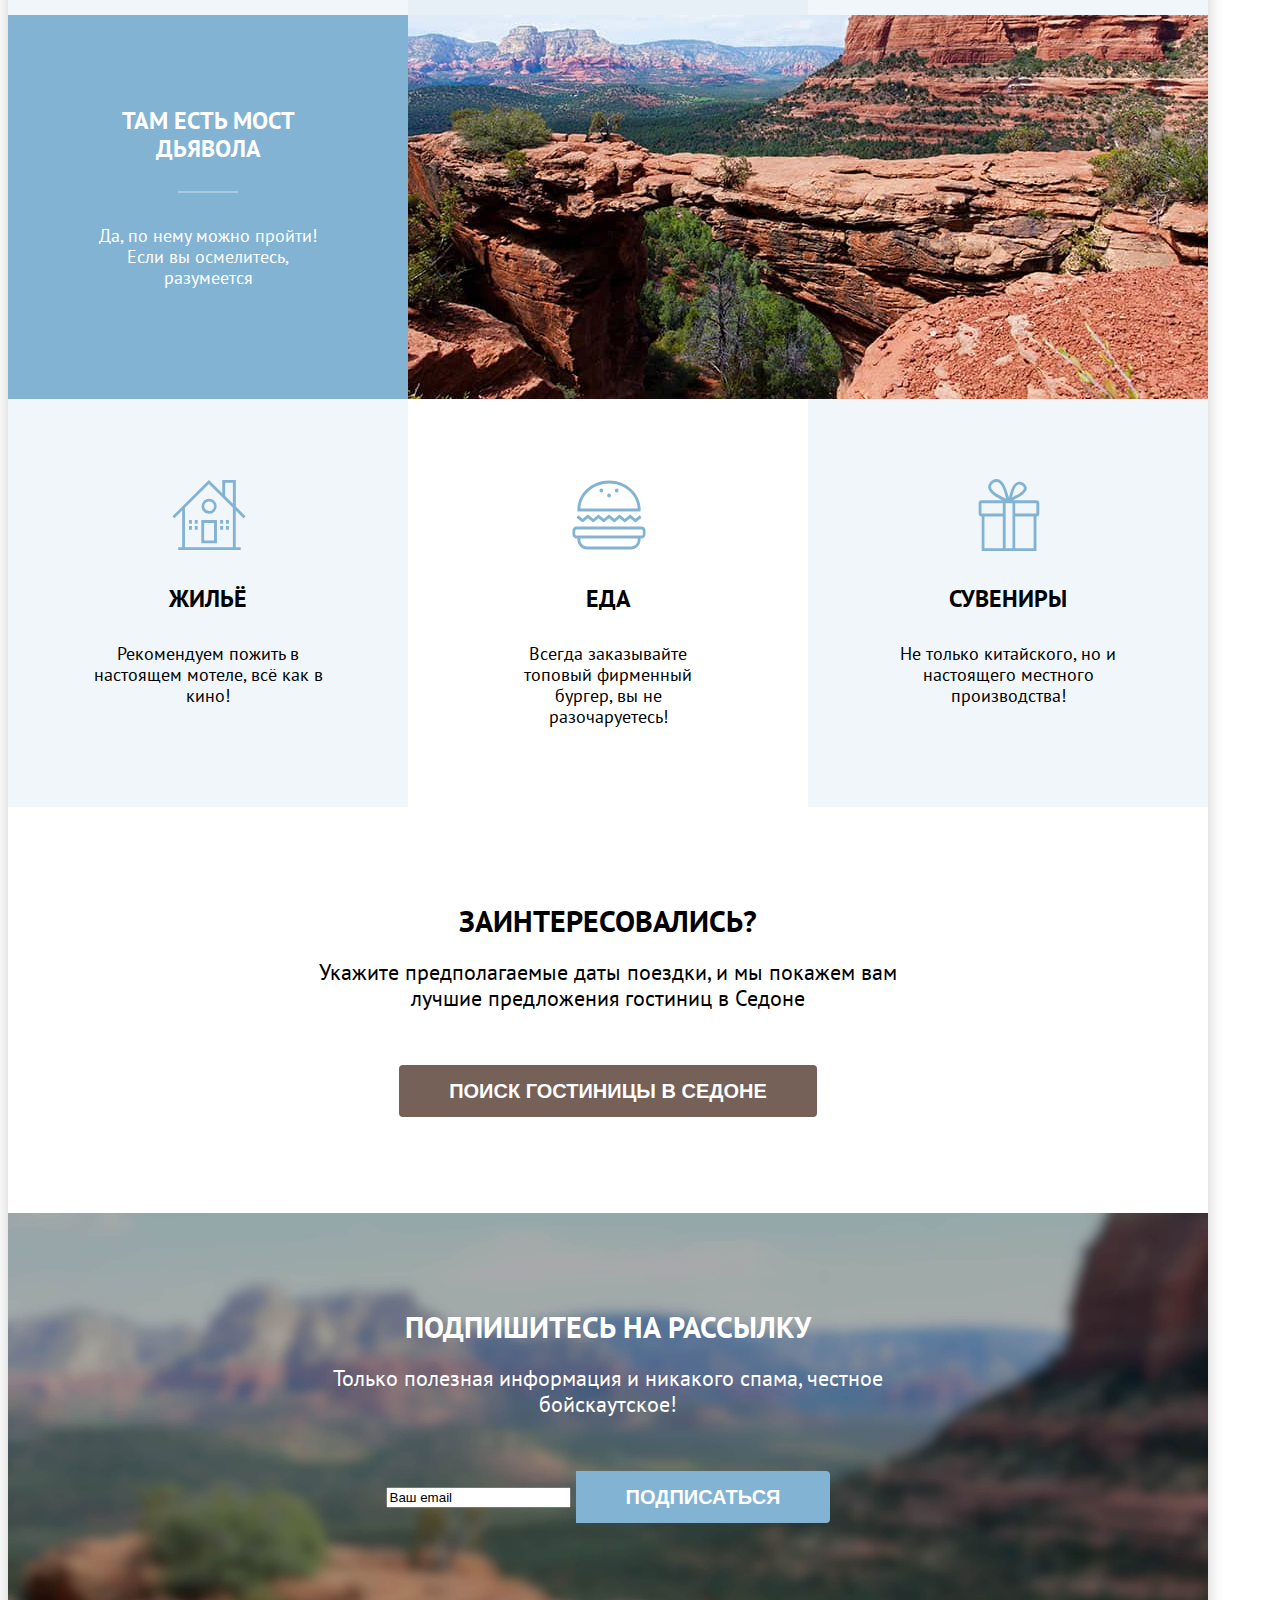
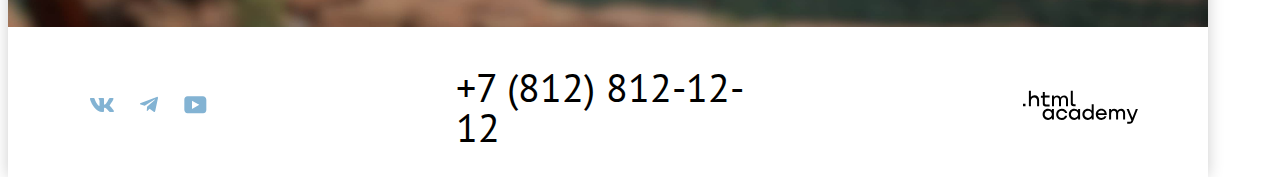
==== commit f2e2e9ce: "Декоративные элементы" ====
--- a/index.html
+++ b/index.html
@@ -1,203 +1,219 @@
 <!DOCTYPE html>
 <html lang="ru">
 
-  <head>
-    <meta charset="utf-8">
-    <title>HTML Academy: Седона</title>
-    <link rel="stylesheet" href="styles/styles.css">
-
-  </head>
-
-  <body>
-    <div class="page_container">
-      <header class="page_header" data-test="header">
-        <nav class="navigation">
-          <a class="navigation_logo_link">
-            <img class="navigation_logo_image" src="image/logo.svg" alt="Логотип  города Седона." width="138"
-              height="64">
-          </a>
-          <ul class="navigation_list">
-            <li class="navigation_item">
-              <a class="navigation_link navigation_link_current">Главная</a>
-            </li>
-            <li class="navigation_item">
-              <a class="navigation_link" href="#">О Седоне</a>
-            </li>
-            <li class="navigation_item">
-              <a class="navigation_link" href="catalog.html">Гостиницы</a>
+<head>
+  <meta charset="utf-8">
+  <title>HTML Academy: Седона</title>
+  <link rel="stylesheet" href="styles/styles.css">
+
+</head>
+
+<body>
+  <div class="page_container">
+    <header class="page_header" data-test="header">
+      <nav class="navigation">
+        <a class="navigation_logo_link">
+          <img class="navigation_logo_image" src="image/logo.svg" alt="Логотип  города Седона." width="138" height="64">
+        </a>
+        <ul class="navigation_list">
+          <li class="navigation_item">
+            <a class="navigation_link navigation_link_current">Главная</a>
+          </li>
+          <li class="navigation_item">
+            <a class="navigation_link" href="#">О Седоне</a>
+          </li>
+          <li class="navigation_item">
+            <a class="navigation_link" href="catalog.html">Гостиницы</a>
+          </li>
+        </ul>
+
+        <ul class="navigation_list navigation_user">
+          <li class="navigation_item">
+            <a class="navigation_link" href="#">
+              <span class="visually_hidden">Поиск.</span>
+            </a>
+          </li>
+          <li class="navigation_item">
+            <a class="navigation_link" href="#">
+              <span class="visually_hidden"> Избранное.</span>
+              <span class="favourites">12</span>
+            </a>
+          </li>
+        </ul>
+        <a class="navigation_button button" href="#">Хочу сюда!</a>
+      </nav>
+    </header>
+
+    <main class="main_container main_index" data-test="main">
+      <div class="main_page_container">
+        <h1 class="visually_hidden">Город Седона.</h1>
+
+        <section class="welcom" data-test="hero">
+          <h2 class="visually_hidden">Добро пожаловать в великолепную Седону, потому что Гранд-Каньон - отстой.</h2>
+          <img class="welcome_to_sedona" src="image/welcome_to_sedona.svg" alt="" width="458" height="352">
+        </section>
+
+        <section class="advantages" data-test="advantages">
+          <h2 class="visually_hidden">Преимущества.</h2>
+          <p class="advantages_caption">Седона — небольшой городок в Аризоне, заслуживающий большего!</p>
+          <p class="advantages_caption_reasons">Рассмотрим причины, по которым Седона круче, чем Гранд-Каньон!</p>
+          <ul class="advantages_list">
+            <li class="advantages_item advantages_item_blue_card">
+              <div class="advantages_container">
+                <div class="advantages_card_container">
+                  <h3 class="advantages_title">Настоящий городок</h3>
+                  <p class="advantages_description">Седона — не аттракцион для туристов, там течёт своя жизнь</p>
+                </div>
+                <img class="advantages_image" src="image/the_building_with_the_american_flag.jpg"
+                  alt="Здание с американским флагом." width="800" height="384">
+              </div>
+            </li>
+
+            <li class="advantages_item">
+              <div class="advantages_card_container">
+                <h3 class="advantages_title">Небольшая
+                  площадь</h3>
+                <p class="advantages_description">Все достопримечательности находятся очень близко</p>
+              </div>
+            </li>
+
+            <li class="advantages_item advantages_item_lightblue_card">
+              <div class="advantages_card_container">
+                <h3 class="advantages_title">Красивая дорога</h3>
+                <p class="advantages_description">Ехать в Седону из Лас-Вегаса совсем не скучно!</p>
+              </div>
+            </li>
+
+            <li class="advantages_item">
+              <div class="advantages_card_container">
+                <h3 class="advantages_title">Мало туристов</h3>
+                <p class="advantages_description">Большинство едет в Гранд Каньон и толпится там</p>
+              </div>
+            </li>
+
+            <li class="advantages_item advantages_item_blue_card">
+              <div class="advantages_container">
+                <div class="advantages_card_container">
+                  <h3 class="advantages_title">Там есть мост дьявола</h3>
+                  <p class="advantages_description">Да, по нему можно пройти! Если вы осмелитесь, разумеется</p>
+                </div>
+                <img class="advantages_image" src="image/devils_bridge.jpg" alt="Мост Дьявола." width="800"
+                  height="384">
+              </div>
             </li>
           </ul>
-
-          <ul class="navigation_list navigation_user">
-            <li class="navigation_item">
-              <a class="navigation_link" href="#">
-                <span class="visually_hidden">Поиск.</span>
+        </section>
+
+        <section class="services">
+          <h2 class="visually_hidden">Услуги.</h2>
+          <ul class="services_list">
+            <li class="services_item">
+              <div class="services_card_container">
+                <img class="services_image" src="image/icons/house_icon.svg" width="75px" height="72px" alt="">
+                <h3 class="services_title">Жильё</h3>
+                <p class="services_description">Рекомендуем пожить в настоящем мотеле, всё как в кино!</p>
+              </div>
+            </li>
+            <li class="services_item services_item_white_card">
+              <div class="services_card_container">
+                <img class="services_image" src="image/icons/food_icon.svg" width="75px" height="72px" alt="">
+                <h3 class="services_title">Еда</h3>
+                <p class="services_description">Всегда заказывайте топовый фирменный бургер, вы не разочаруетесь!</p>
+              </div>
+            </li>
+            <li class="services_item">
+              <div class="services_card_container">
+                <img class="services_image" src="image/icons/souvenirs_icon.svg" width="75px" height="72px" alt="">
+                <h3 class="services_title">Сувениры</h3>
+                <p class="services_description">Не только китайского, но и настоящего местного производства!</p>
+              </div>
+            </li>
+          </ul>
+        </section>
+
+        <section class="search_hotel" data-test="search">
+          <div class="search_hotel_container">
+            <h2 class="visually_hidden">Поиск гостиницы.</h2>
+            <p class="search_hotel_title">Заинтересовались?</p>
+            <p class="search_hotel_description">Укажите предполагаемые даты поездки, и мы покажем вам лучшие
+              предложения гостиниц в Седоне</p>
+            <button class="button  search_hotel_button" type="button">Поиск гостиницы в Седоне</button>
+          </div>
+        </section>
+      </div>
+    </main>
+
+    <footer class="page_footer" data-test="footer">
+      <div class="page-footer-container">
+        <section class="mailing" data-test="subscribe">
+          <div class="mailing_container">
+            <h2 class="mailing_title">Подпишитесь на рассылку</h2>
+            <p class="mailing_description">Только полезная информация и никакого спама, честное бойскаутское!</p>
+            <form class="mailng_form" action="https://echo.htmlacademy.ru/" method="post">
+              <span class="visually_hidden">Ваш email.</span>
+              <input type="email" name="email" value="Ваш email">
+              <button class="button mailing_button" type="submit">Подписаться</button>
+            </form>
+          </div>
+        </section>
+
+        <div class="footer_contacts_container">
+          <section class="social">
+            <h2 class="visually_hidden">Социальные сети.</h2>
+            <div class="social_block">
+              <a class="social_link" href="https://vk.com/htmlacademy">
+                <svg class="social_link_icon" aria-hidden="true" focusable="false" width="24" height="14"
+                  viewBox="0 0 24 14" fill="none" xmlns="http://www.w3.org/2000/svg">
+                  <path fill-rule="evenodd" clip-rule="evenodd"
+                    d="M23.45.95c.17-.55 0-.95-.8-.95h-2.62c-.67 0-.98.35-1.14.73 0 0-1.34 3.2-3.23 5.27-.61.6-.89.8-1.22.8-.17 0-.42-.2-.42-.74V.95c0-.66-.18-.95-.74-.95H9.15c-.42 0-.67.3-.67.6 0 .61.95.76 1.05 2.5v3.8c0 .84-.16.99-.5.99-.88 0-3.05-3.21-4.33-6.89-.25-.71-.5-1-1.17-1H.9C.15 0 0 .35 0 .73c0 .68.89 4.07 4.14 8.55C6.32 12.34 9.38 14 12.15 14c1.67 0 1.88-.37 1.88-1v-2.32c0-.73.16-.88.69-.88.38 0 1.05.2 2.61 1.67C19.11 13.22 19.4 14 20.41 14h2.62c.75 0 1.13-.37.91-1.1-.24-.72-1.09-1.77-2.21-3.02-.62-.7-1.54-1.47-1.81-1.86-.4-.49-.28-.7 0-1.14 0 0 3.2-4.43 3.53-5.93Z"
+                    fill="#83B3D3" />
+                </svg>
+                <span class="visually_hidden">ВКонтакте.</span>
               </a>
-            </li>
-            <li class="navigation_item">
-              <a class="navigation_link" href="#">
-                <span class="visually_hidden"> Избранное.</span>
-                <span class="favourites">12</span>
+              <a class="social_link" href="https://t.me/htmlacademy">
+                <svg class="social_link_icon" aria-hidden="true" focusable="false" width="18" height="17"
+                  viewBox="0 0 18 17" fill="none" xmlns="http://www.w3.org/2000/svg">
+                  <path
+                    d="M16.79.96.84 7.1c-1.09.44-1.08 1.05-.2 1.32l4.1 1.28 9.47-5.98c.44-.27.85-.13.52.17l-7.68 6.93-.28 4.22c.41 0 .6-.2.83-.41l1.99-1.94 4.13 3.06c.77.42 1.31.2 1.5-.71l2.72-12.8c.28-1.1-.43-1.61-1.16-1.28Z"
+                    fill="#83B3D3" />
+                </svg>
+                <span class="visually_hidden">Телеграм.</span>
               </a>
-            </li>
-            <li class="navigation_item">
-              <a class="navigation_link navigation_link_button button button_brown" href="#">Хочу сюда!</a>
-            </li>
-          </ul>
-        </nav>
-      </header>
-
-      <main class="main_container main_index" data-test="main">
-        <div class="main_page_container">
-          <h1 class="visually_hidden">Город Седона.</h1>
-
-          <section class="welcom" data-test="hero">
-            <h2 class="visually_hidden">Добро пожаловать в великолепную Седону, потому что Гранд-Каньон - отстой.</h2>
-            <img class="welcome_to_sedona" src="image/welcome_to_sedona.svg" alt="" width="458" height="352">
-          </section>
-
-          <section class="advantages" data-test="advantages">
-            <h2 class="visually_hidden">Преимущества.</h2>
-            <p class="advantages_caption">Седона — небольшой городок в Аризоне, заслуживающий большего!</p>
-            <p class="advantages_caption_reasons">Рассмотрим причины, по которым Седона круче, чем Гранд-Каньон!</p>
-            <ul class="advantages_list">
-              <li class="advantages_item advantages_item_blue_card">
-                <div class="advantages_container">
-                  <div class="advantages_card_container">
-                    <h3 class="advantages_title">Настоящий городок</h3>
-                    <p class="advantages_description">Седона — не аттракцион для туристов, там течёт своя жизнь</p>
-                  </div>
-                  <img class="advantages_image" src="image/the_building_with_the_american_flag.jpg"
-                    alt="Здание с американским флагом." width="800" height="384">
-                </div>
-              </li>
-
-              <li class="advantages_item">
-                <div class="advantages_card_container">
-                  <h3 class="advantages_title">Небольшая
-                    площадь</h3>
-                  <p class="advantages_description">Все достопримечательности находятся очень близко</p>
-                </div>
-              </li>
-
-              <li class="advantages_item advantages_item_lightblue_card">
-                <div class="advantages_card_container">
-                  <h3 class="advantages_title">Красивая дорога</h3>
-                  <p class="advantages_description">Ехать в Седону из Лас-Вегаса совсем не скучно!</p>
-                </div>
-              </li>
-
-              <li class="advantages_item">
-                <div class="advantages_card_container">
-                  <h3 class="advantages_title">Мало туристов</h3>
-                  <p class="advantages_description">Большинство едет в Гранд Каньон и толпится там</p>
-                </div>
-              </li>
-
-              <li class="advantages_item advantages_item_blue_card">
-                <div class="advantages_container">
-                  <div class="advantages_card_container">
-                    <h3 class="advantages_title">Там есть мост дьявола</h3>
-                    <p class="advantages_description">Да, по нему можно пройти! Если вы осмелитесь, разумеется</p>
-                  </div>
-                  <img class="advantages_image" src="image/devils_bridge.jpg" alt="Мост Дьявола." width="800"
-                    height="384">
-                </div>
-              </li>
+              <a class="social_link" href="https://www.youtube.com/user/htmlacademyru">
+                <svg class="social_link_icon" aria-hidden="true" focusable="false" width="23" height="18"
+                  viewBox="0 0 23 18" fill="none" xmlns="http://www.w3.org/2000/svg">
+                  <path
+                    d="M18.94.36H3.51C1.65.36.33 1.95.33 3.76v10.09c0 1.91 1.32 3.5 3.18 3.5h15.65c1.64 0 3.17-1.59 3.17-3.4V3.76c-.22-1.8-1.53-3.4-3.39-3.4ZM7.99 12.89V4.82l7.34 4.04-7.34 4.03Z"
+                    fill="#83B3D3" />
+                </svg>
+                <span class="visually_hidden">Ютюб.</span>
+              </a>
+            </div>
             </ul>
           </section>
 
-          <section class="services">
-            <h2 class="visually_hidden">Услуги.</h2>
-            <ul class="services_list">
-              <li class="services_item">
-                <div class="services_card_container">
-                  <h3 class="services_title">Жильё</h3>
-                  <p class="services_description">Рекомендуем пожить в настоящем мотеле, всё как в кино!</p>
-                </div>
-              </li>
-              <li class="services_item services_item_white_card">
-                <div class="services_card_container">
-                  <h3 class="services_title">Еда</h3>
-                  <p class="services_description">Всегда заказывайте топовый фирменный бургер, вы не разочаруетесь!</p>
-                </div>
-              </li>
-              <li class="services_item">
-                <div class="services_card_container">
-                  <h3 class="services_title">Сувениры</h3>
-                  <p class="services_description">Не только китайского, но и настоящего местного производства!</p>
-                </div>
-              </li>
-            </ul>
+          <section class="contacts">
+            <h2 class="visually_hidden">Контакты.</h2>
+            <address class="contacts_address">
+              <a class="contacts_address_phone" href="tel:+78128121212">+7 (812) 812-12-12</a>
+            </address>
           </section>
 
-          <section class="search_hotel" data-test="search">
-            <div class="search_hotel_container">
-              <h2 class="visually_hidden">Поиск гостиницы.</h2>
-              <p class="search_hotel_title">Заинтересовались?</p>
-              <p class="search_hotel_description">Укажите предполагаемые даты поездки, и мы покажем вам лучшие
-                предложения гостиниц в Седоне</p>
-              <button class="button button_brown" type="button">Поиск гостиницы в Седоне</button>
-            </div>
+          <section class="copyright">
+            <h2 class="visually_hidden">Сделано в htmlacademy.</h2>
+            <a class="copyright_link" href="https://htmlacademy.ru">
+              <svg class="copyright_link_icon" aria-hidden="true" focusable="false" width="115" height="34"
+                viewBox="0 0 115 34" fill="none" xmlns="http://www.w3.org/2000/svg">
+                <path
+                  d="M0 13.72v2.6h2.5v-2.6H0ZM11.6 5.32c-1.6 0-2.8.7-3.6 1.7h-.1V.82h-2v15.5h2v-5.3c0-2.1 1.3-3.6 3.3-3.6 1.8 0 2.9 1.4 2.9 3.2v5.7h2v-6.1c.1-3-1.8-4.9-4.5-4.9ZM26.6 5.62h-4.8v-3.7h-2v3.8h-1.9v2h1.9v6c0 1.7 1 2.7 2.7 2.7h4.1v-2h-3.7c-.7 0-1.1-.4-1.1-1.1v-5.7h4.8v-2ZM41.1 5.42c-1.6 0-2.9.8-3.5 2.1h-.1c-.6-1.2-1.8-2.1-3.4-2.1-1.4 0-2.5.8-3.1 1.8h-.1v-1.6H29v10.6h2v-5.4c0-2 1-3.5 2.6-3.5 1.5 0 2.4 1 2.4 2.6v6.3h2v-5.6c0-2.4 1.4-3.3 2.6-3.3 1.5 0 2.4 1 2.4 2.6v6.3h2v-6.5c.1-2.5-1.4-4.3-3.9-4.3ZM47.8 13.52c0 1.7 1 2.7 2.8 2.7h2v-2h-1.7c-.7 0-1.1-.4-1.1-1.1V.82h-2v12.7ZM28.9 20.52c-.9-1.1-2.2-1.8-3.9-1.8-3.1 0-5.4 2.3-5.4 5.6s2.3 5.6 5.4 5.6c1.8 0 3-.8 3.8-1.9h.1v1.6h2v-10.6h-2v1.5Zm-3.6 7.4c-2.2 0-3.6-1.6-3.6-3.6s1.4-3.6 3.6-3.6 3.6 1.6 3.6 3.6c0 1.9-1.4 3.6-3.6 3.6ZM44.2 22.82c-.5-2.4-2.6-4.1-5.4-4.1a5.4 5.4 0 0 0-5.6 5.6c0 3.1 2.2 5.6 5.6 5.6 2.8 0 4.9-1.8 5.4-4.2h-2.1a3.4 3.4 0 0 1-3.3 2.3c-2.2 0-3.6-1.6-3.6-3.6s1.4-3.6 3.6-3.6c1.6 0 2.8 1 3.3 2.2h2.1v-.2ZM55.1 20.52c-.9-1.1-2.2-1.8-3.9-1.8-3.1 0-5.4 2.3-5.4 5.6s2.3 5.6 5.4 5.6c1.8 0 3-.8 3.8-1.9h.1v1.6h2v-10.6h-2v1.5Zm-3.6 7.4c-2.2 0-3.6-1.6-3.6-3.6s1.4-3.6 3.6-3.6 3.6 1.6 3.6 3.6c0 1.9-1.5 3.6-3.6 3.6ZM68.7 20.62c-.9-1.1-2.2-1.9-3.9-1.9-3.1 0-5.4 2.3-5.4 5.6s2.2 5.6 5.4 5.6c1.7 0 3-.8 3.8-1.8h.1v1.5h2v-15.4h-2v6.4Zm-3.6 7.3c-2.2 0-3.6-1.6-3.6-3.6s1.4-3.6 3.6-3.6 3.6 1.6 3.6 3.6c-.1 2-1.5 3.6-3.6 3.6ZM78.3 18.72c-3.3 0-5.5 2.5-5.5 5.6 0 3 2.1 5.6 5.5 5.6 2.5 0 4.5-1.3 5.2-3.6h-2.1c-.5 1-1.6 1.6-3 1.6-1.9 0-3.3-1.3-3.4-2.9h8.8c.2-3.6-2-6.3-5.5-6.3Zm0 1.9c1.7 0 3 1 3.3 2.6h-6.5c.3-1.5 1.5-2.6 3.2-2.6ZM98.2 18.72c-1.6 0-2.9.8-3.6 2h-.1c-.6-1.2-1.8-2-3.4-2-1.4 0-2.5.7-3.1 1.8v-1.5h-1.9v10.6h2v-5.4c0-2 1-3.4 2.6-3.5 1.5 0 2.4 1 2.4 2.6v6.3h2v-5.6c0-2.4 1.4-3.3 2.6-3.3 1.5 0 2.4 1 2.4 2.6v6.3h2v-6.5c.1-2.6-1.4-4.4-3.9-4.4ZM109.4 27.82l-3.6-8.9h-2.2l4.8 11.6c-.3.9-.7 1.2-1.7 1.2h-2.5v2h2.5c1.8 0 2.8-.8 3.5-2.6l4.7-12.2h-2.1l-3.4 8.9Z" />
+              </svg>
+            </a>
           </section>
         </div>
-      </main>
-
-      <footer class="page_footer" data-test="footer">
-        <div class="page-footer-container">
-          <section class="mailing" data-test="subscribe">
-            <div class="mailing_container">
-              <h2 class="mailing_title">Подпишитесь на рассылку</h2>
-              <p class="mailing_description">Только полезная информация и никакого спама, честное бойскаутское!</p>
-              <form class="mailng_form" action="https://echo.htmlacademy.ru/" method="post">
-                <span class="visually_hidden">Ваш email.</span>
-                <input type="email" name="email" value="Ваш email">
-                <button class="button button_blue" type="submit">Подписаться</button>
-              </form>
-            </div>
-          </section>
-
-          <div class="footer_contacts_container">
-            <section class="social">
-              <h2 class="visually_hidden">Социальные сети.</h2>
-              <ul class="social_list">
-                <li class="social_item">
-                  <a class="social_link" href="https://vk.com/htmlacademy">
-                    <span class="visually_hidden">ВКонтакте.</span>
-                  </a>
-                </li>
-                <li class="social_item">
-                  <a class="social_link" href="https://t.me/htmlacademy">
-                    <span class="visually_hidden">Телеграм.</span>
-                  </a>
-                </li>
-                <li class="social_item">
-                  <a class="social_link" href="https://www.youtube.com/user/htmlacademyru">
-                    <span class="visually_hidden">Ютюб.</span>
-                  </a>
-                </li>
-              </ul>
-            </section>
-
-            <section class="contacts">
-              <h2 class="visually_hidden">Контакты.</h2>
-              <address class="contacts_address">
-                <a class="contacts_address_phone" href="tel:+78128121212">+7 (812) 812-12-12</a>
-              </address>
-            </section>
-
-            <section class="copyright">
-              <h2 class="visually_hidden">Сделано в htmlacademy.</h2>
-              <a class="copyright_link" href="https://htmlacademy.ru">
-                <img class="logo_htmlacademy" src="image/logo_htmlacademy.svg" alt="Логотип htmlacademy." width="115"
-                  height="33">
-              </a>
-            </section>
-          </div>
-        </div>
-      </footer>
-
-    </div>
-  </body>
+      </div>
+    </footer>
+
+  </div>
+</body>
 
 </html>
--- a/styles/styles.css
+++ b/styles/styles.css
@@ -48,13 +48,17 @@
   overflow: hidden;
 }
 .button {
-  font-size: 20px;
-  font-weight: 700;
-  line-height: 36px;
+  font-size: 16px;
+  font-weight: 700;
+  line-height: 20px;
   color: #FFFFFF;
   text-decoration: none;
+  border: none;
   text-transform: uppercase;
   text-align: center;
+  vertical-align: middle;
+  border-radius: 4px;
+  cursor: pointer;
 }
 
 /* Pages */
@@ -65,6 +69,8 @@
 }
 .navigation_logo_image {
   margin-right: 30px;
+  width: 138px;
+  height: 64px;
 }
 .navigation_list {
   display: flex;
@@ -75,6 +81,7 @@
   list-style: none;
 }
 .navigation_link {
+  position: relative;
   display: block;
   padding: 20px 16px;
   font-size: 20px;
@@ -85,28 +92,74 @@
   text-decoration: none;
   text-transform: capitalize;
 }
+.navigation_link_current::before {
+  position: absolute;
+  display: block;
+  left: 16px;
+  bottom: -6px;
+  margin: auto;
+  width: calc(100% - 4px - 16px * 2);
+  height: 0;
+  border: 2px solid #756257;
+  content: "";
+}
 .navigation_user {
   max-width: 315px;
   margin-left: auto;
 }
 .navigation_user .navigation_link {
   min-width: 20px;
-  min-height: 24px;
+  min-height: 20px;
   padding: 22px 12px;
 }
-.navigation_link_button {
+.navigation_user .navigation_item:first-child .navigation_link {
+  background-image: url("../image/icons/search_icon.svg");
+  background-repeat: no-repeat;
+  background-position: center;
+  background-size: 20px 20px;
+}
+.navigation_user .navigation_item:last-child .navigation_link {
+  position: relative;
+  background-image: url("../image/icons/heart_icon.svg");
+  background-repeat: no-repeat;
+  background-position: center;
+  background-size: 20px 20px;
+}
+.navigation_button {
+  padding: 8px 34px;
+  margin-top: 14px;
+  margin-bottom: 14px;
+  margin-left: 20px;
   font-size: 16px;
   line-height: 20px;
   color: #FFFFFF;
   background-color: #756157;
-  text-transform: uppercase;
-}
+  align-self: center;
+}
+.navigation_button:hover {
+  background: #615048;
+}
+.navigation_button:focus {
+  background: #615048;
+}
+.navigation_button:active {
+  color: rgba(255, 255, 255, 0.3);
+  background-color: #756157;
+}
+
 .favourites {
+  position: absolute;
+  width: 11px;
+  height: 10px;
+  right: 4px;
+  top: 11px;
+  padding: 5px 5px;
   font-size: 10px;
   line-height: 10px;
   text-align: center;
   background-color: #7DB54F;
   color: #FFFFFF;
+  border-radius: 50%;
 }
 
 /*Main*/
@@ -121,7 +174,7 @@
 .welcom {
   padding-bottom: 82px;
   padding-top: 50px;
-  background-color: #82B3D3;
+  background-color: #E6E6FA;
   background-image: url("../image/sedona_main_index_img.jpg");
   background-repeat: no-repeat;
   background-position: center top;
@@ -190,6 +243,7 @@
   display: block;
 }
 .advantages_title {
+  position: relative;
   padding:0;
   margin:0;
   margin-bottom: 62px;
@@ -199,6 +253,18 @@
   text-transform: uppercase;
   text-align: center;
 }
+.advantages_title::before {
+  position: absolute;
+  left: 85px;
+  bottom: -30px;
+  width: 60px;
+  height: 2px;
+  background-color:  rgba(0, 0, 0, 0.3);
+  content: "";
+}
+.advantages_item_blue_card .advantages_title::before {
+  background-color: rgba(255, 255, 255, 0.3);
+}
 .advantages_description {
   padding:0;
   margin:0;
@@ -228,6 +294,9 @@
 .services_item_white_card {
   color: #000000;
   background-color: #FFFFFF;
+}
+.services_image {
+  margin-bottom: 30px;
 }
 .services_title {
   padding:0;
@@ -266,14 +335,30 @@
 }
 .search_hotel_description {
   margin:0;
-  margin-bottom: 20px;
+  margin-bottom: 54px;
   font-size: 22px;
   font-weight: 400;
   line-height: 26px;
   text-align: center;
 }
-.button_brown {
+.search_hotel_button {
+ padding: 8px 50px;
+ font-size: 20px;
+ line-height: 36px;
+ background-color: #756157;
+}
+.search_hotel_button:hover {
+  background: #615048;
+}
+.search_hotel_button:focus {
+  background: #615048;
+}
+.search_hotel_button:active {
+  color: rgba(255, 255, 255, 0.3);
   background-color: #756157;
+}
+.search_hotel_button:disabled {
+  background: #E5E5E5;
 }
 
 /*Footer*/
@@ -286,10 +371,10 @@
 }
 .mailing {
   padding:96px 258px 104px 258px;
-  background-color: #82B3D3;
+  background-color: #E6E6FA;
   background-image: url("../image/sedona_footer_index_img.jpg");
   background-repeat: no-repeat;
-  background-size: 1200px 415px;
+  background-size: cover;
   color: #FFFFFF;
 }
 .mailing_container {
@@ -309,14 +394,31 @@
 }
 .mailing_description {
   margin:0;
-  margin-bottom: 20px;
+  margin-bottom: 54px;
   font-size: 22px;
   font-weight: 400;
   line-height: 26px;
   text-align: center;
 }
-.button_blue {
+.mailing_button {
+  padding: 8px 50px;
+  font-size: 20px;
+  line-height: 36px;
   background-color: #82B3D3;
+  border-radius: 0 4px 4px 0;
+}
+.mailing_button:hover {
+  background: #68A2CA;
+}
+.mailing_button:focus {
+  background: #68A2CA;
+}
+.mailing_button:active {
+  background: #82B3D3;
+  color: rgba(255, 255, 255, 0.3);
+}
+.mailing_button:disabled {
+  background: #E5E5E5;
 }
 
 /*social*/
@@ -326,19 +428,35 @@
   align-items: center;
   padding: 40px 70px 30px 70px;
 }
-.social_list {
+.social_block {
   display: flex;
   flex-wrap: wrap;
   width: 142;
   max-width: 182px;
-  list-style: none;
-  margin: 0;
-  padding: 0;
-}
-.social_item {
+}
+.social_link {
+  position: relative;
   width: 47px;
   height: 40px;
   margin-bottom: 5px;
+}
+.social_link_icon {
+  position: absolute;
+  top: 0;
+  left: 0;
+  bottom: 0;
+  right: 0;
+  margin: auto;
+  fill: #82B3D3;
+}
+.social_link_icon:hover {
+  fill: #68A2CA;
+}
+.social_link_icon:focus {
+  fill: #68A2CA;
+}
+.social_link_icon:active {
+  fill: rgba(104, 162, 202, 0.3);
 }
 
 /*contacts*/
@@ -355,15 +473,49 @@
   text-decoration: none;
   color: #000000;
 }
+.contacts_address_phone:hover {
+  color: #756157;
+}
+.contacts_address_phone:focus {
+  color: #756157;
+}
+.contacts_address_phone:active {
+  color: rgba(117, 97, 87, 0.3);
+}
+
+/*.copyright*/
 .copyright {
   width: 115px;
 }
+.copyright_link {
+  position: relative;
+}
+.copyright_link_icon {
+  position: absolute;
+  top: 0;
+  left: 0;
+  bottom: 0;
+  right: 0;
+  margin: auto;
+  fill: #000000;
+}
+.copyright_link_icon:hover {
+  fill: #756157;;
+}
+.copyright_link_icon:focus {
+  fill: #756157;;
+}
+.copyright_link_icon:active {
+  fill: rgba(117, 97, 87, 0.3);;
+}
+
 /*Main_inner*/
 .inner_header {
   padding: 35px 70px 70px;
   background-color: #82B3D3;
   background-image: url("../image/sedona_inner_main_header.jpg");
   background-repeat: no-repeat;
+  background-size: cover;
 }
 .inner_header_title {
   margin: 0;
@@ -385,19 +537,65 @@
   font-size: 16px;
   list-style: none;
 }
+.breadcrumbs_item {
+  margin-right: 28px;
+}
 .breadcrumbs_link {
   color: inherit;
   padding: 0;
 }
-
+.breadcrumbs_item:first-child .breadcrumbs_link {
+  display: block;
+  position: relative;
+  width: 14px;
+  height: 15px;
+  padding: 0 0 2px;
+  align-self: center;
+}
+.breadcrumbs_link_home {
+  position: absolute;
+  margin:3.5px 5.5px 0.5px;
+  margin-left: 0;
+}
+.breadcrumbs_link:hover {
+  color: rgba(255, 255, 255, 0.6);
+}
+.breadcrumbs_link:focus {
+  color: #FFFFFF;
+}
+.breadcrumbs_link:active {
+  color: rgba(255, 255, 255, 0.3);
+}
 /*filters*/
-.filter_hotels {
-  display: flex;
+.filter_hotels_form {
+  display: grid;
+  grid-template-columns: 151px 70px 151px  140px 288px 70px 191px;
   color: #FFFFFF;
 }
+.filter_infrastructure {
+  grid-column: 1/2;
+  margin: 0;
+  padding: 0;
+  border: none;
+}
+.filter_housing {
+  grid-column: 3/4;
+  margin: 0;
+  padding: 0;
+  border: none;
+}
+.fieldset_button_container {
+  grid-column: 7/8;
+  margin: 0;
+}
 .filter_infrastructure_list,
-.filter_type_of_housing_list {
+.filter_housing_list {
   list-style: none;
+  padding: 0;
+  margin: 0;
+}
+.filter_infrastructure_item:not(:last-child), .filter_housing_item:not(:last-child) {
+  margin-bottom: 16px;
 }
 .filter_title {
   font-size: 20px;
@@ -405,11 +603,52 @@
   font-weight: 700;
   text-align: left;
   text-transform: capitalize;
+  margin-bottom: 32px;
 }
 .control_label {
   line-height: 23px;
   text-align: left;
 }
+.fieldset_button {
+  width: 191px;
+  background-color: #82B3D3;
+  margin-top: 56px;
+  margin-bottom: 32px;
+  padding: 8px 50px;
+  box-sizing: border-box;
+}
+.fieldset_button:hover {
+  background: #68A2CA;
+}
+.fieldset_button:focus {
+  background: #68A2CA;
+}
+.fieldset_button:active {
+  background: #82B3D3;
+  color: rgba(255, 255, 255, 0.3);
+}
+.fieldset_button:disabled {
+  background: #E5E5E5;
+}
+
+.fieldset_button_reset {
+  width: 191px;
+  background-color: transparent;
+  padding: 8px 57px;
+  box-sizing: border-box;
+}
+.fieldset_button_reset:hover {
+  opacity: 0.6;
+}
+.fieldset_button_reset:focus {
+  border: 3px solid #83B3D3;
+}
+.fieldset_button_reset:active {
+  color: rgba(255, 255, 255, 0.3);
+}
+.fieldset_button_reset:disabled {
+  opacity: 0.1;
+}
 
 /*hotel_catalog*/
 .section_hotel_catalog {
@@ -422,7 +661,7 @@
   align-items: center;
   margin-bottom: 40px;
 }
-.found_hotels {
+.found_hotels_title {
   margin: 0;
   margin-right: 192px;
   font-size: 30px;
@@ -434,36 +673,68 @@
 .select_control {
   margin-right: 70px;
 }
-.catalog_view {
-  display: flex;
-  margin: 0;
-  padding: 0;
-  list-style: none;
-}
-.catalog_view_item {
+.catalog_view_block {
+  display: flex;
+}
+.view_toggle{
   width: 48px;
   height: 48px;
   margin-right: 8px;
-}
-.catalog_view_item:nth-last-child(1){
+  border: 2px solid #E5E5E5;
+  border-radius: 4px;
+  background-position: center;
+  background-repeat: no-repeat;
+  background-size: 16px 14px;
+}
+.view_toggle_сurrent {
+  border: 2px solid #000000;
+}
+.view_toggle:nth-child(1){
+  background-image: url("../image/icons/cards_icon.svg")
+}
+.view_toggle:nth-child(2){
+  background-image: url("../image/icons/computer_icon.svg")
+}
+.view_toggle:nth-child(3){
+  background-image: url(../image/icons/list_icon.svg);
   margin-right: 0;
+}
+.view_toggle:hover {
+  border: 2px solid #000000;
+}
+.view_toggle:focus {
+  border: 2px solid #68A2CA;
+}
+.view_toggle:active {
+  border: 2px solid #000000;
 }
 
 /*hotel_cards*/
 .hotel_cards_list {
-  display: flex;
-  justify-content: space-between;
-  flex-wrap: wrap;
+  display: grid;
+  grid-template-columns: 340px 340px 340px;
+  gap: 20px;
   margin: 0;
   margin-bottom: 80px;
   padding: 0;
   list-style: none;
 }
 .hotel_cards_item {
-  width: 340px;
+  display: flex;
+  flex-direction: column;
+  padding: 20px;
+  border: 1px solid #E6E6E6;
+  border-radius: 4px;
+}
+.hotel_cards_content {
+  display: grid;
+  grid-template-columns: 140px 140px;
+  grid-template-rows: auto 37px 37px;
+  gap: 16px 20px;
 }
 .hotel_cards_title {
   margin: 0;
+  margin-bottom: 16px;
   font-size: 24px;
   font-weight: 700;
   line-height: 28px;
@@ -471,18 +742,86 @@
   color: #000000;
 }
 .hotel_cards_link {
+  margin-bottom: 16px;
   text-decoration: none;
 }
 .hotel_cards_description {
   margin: 0;
   text-align: left;
+  font-size: 18px;
+  line-height: 21px;
 }
 .hotel_cards_price {
   text-align: right;
+  font-size: 18px;
+  line-height: 21px;
+}
+.button_more_detailed {
+  background-color: #756157;
+  align-self: center;
+  padding: 8px 26px;
+}
+.button_more_detailed:hover {
+  background: #615048;
+}
+.button_more_detailed:focus {
+  background: #615048;
+}
+.button_more_detailed:active {
+  color: rgba(255, 255, 255, 0.3);
+  background-color: #756157;
+}
+
+.button_favorite {
+  background-color: #82B3D3;
+}
+.button_favorite:hover {
+  background: #68A2CA;
+}
+.button_favorite:focus {
+  background: #68A2CA;
+}
+.button_favorite:active {
+  background: #82B3D3;
+  color: rgba(255, 255, 255, 0.3);
+}
+.button_favorite:disabled {
+  background: #E5E5E5;
+}
+
+.button_favorite_green {
+  background-color: #7DB54F;
+}
+.button_favorite_green:hover {
+  background-color:  #6C9E42;;
+}
+.button_favorite_green:focus {
+  background-color:  #6C9E42;;
+}
+.button_favorite_green:active {
+  background-color: #7DB54F;
+  color: rgba(255, 255, 255, 0.3);
+}
+.button_favorite_green:disabled {
+  background: #E5E5E5;
+}
+
+.rating_star {
+  margin: 0;
+  align-self: center;
+}
+.four_rating_star{
+  width: 90px;
+  background-image: url("../image/icons/star_icon.svg");
+  background-repeat: space;
+  background-size: 18px 17px;
 }
 .rating {
   margin: 0;
+  padding: 8px 22px;
+  align-self: center;
   font-size: 16px;
+  font-weight: 400;
   line-height: 20px;
   text-align: center;
   color: #333333;
@@ -513,6 +852,7 @@
   color: #FFFFFF;
   background-color: #82B3D3;
   text-decoration: none;
+  border-radius: 4px;
 }
 .pagination_link:nth-last-child(1) {
   padding: 12px 18px 12px 18px;
@@ -528,6 +868,18 @@
   color: #000000;
   background-color: #FFFFFF;
 }
+.pagination_link:hover {
+  background-color: #68A2CA;
+  border: 1px solid #82B3D3;
+}
+.pagination_link:focus {
+  background-color: #68A2CA;
+  border: 1px solid #82B3D3;
+}
+.pagination_link:active {
+  color: rgba(255, 255, 255, 0.3);
+  background-color: #82B3D3
+}
 
 /*inner_footer*/
 .mailing_inner_footer {
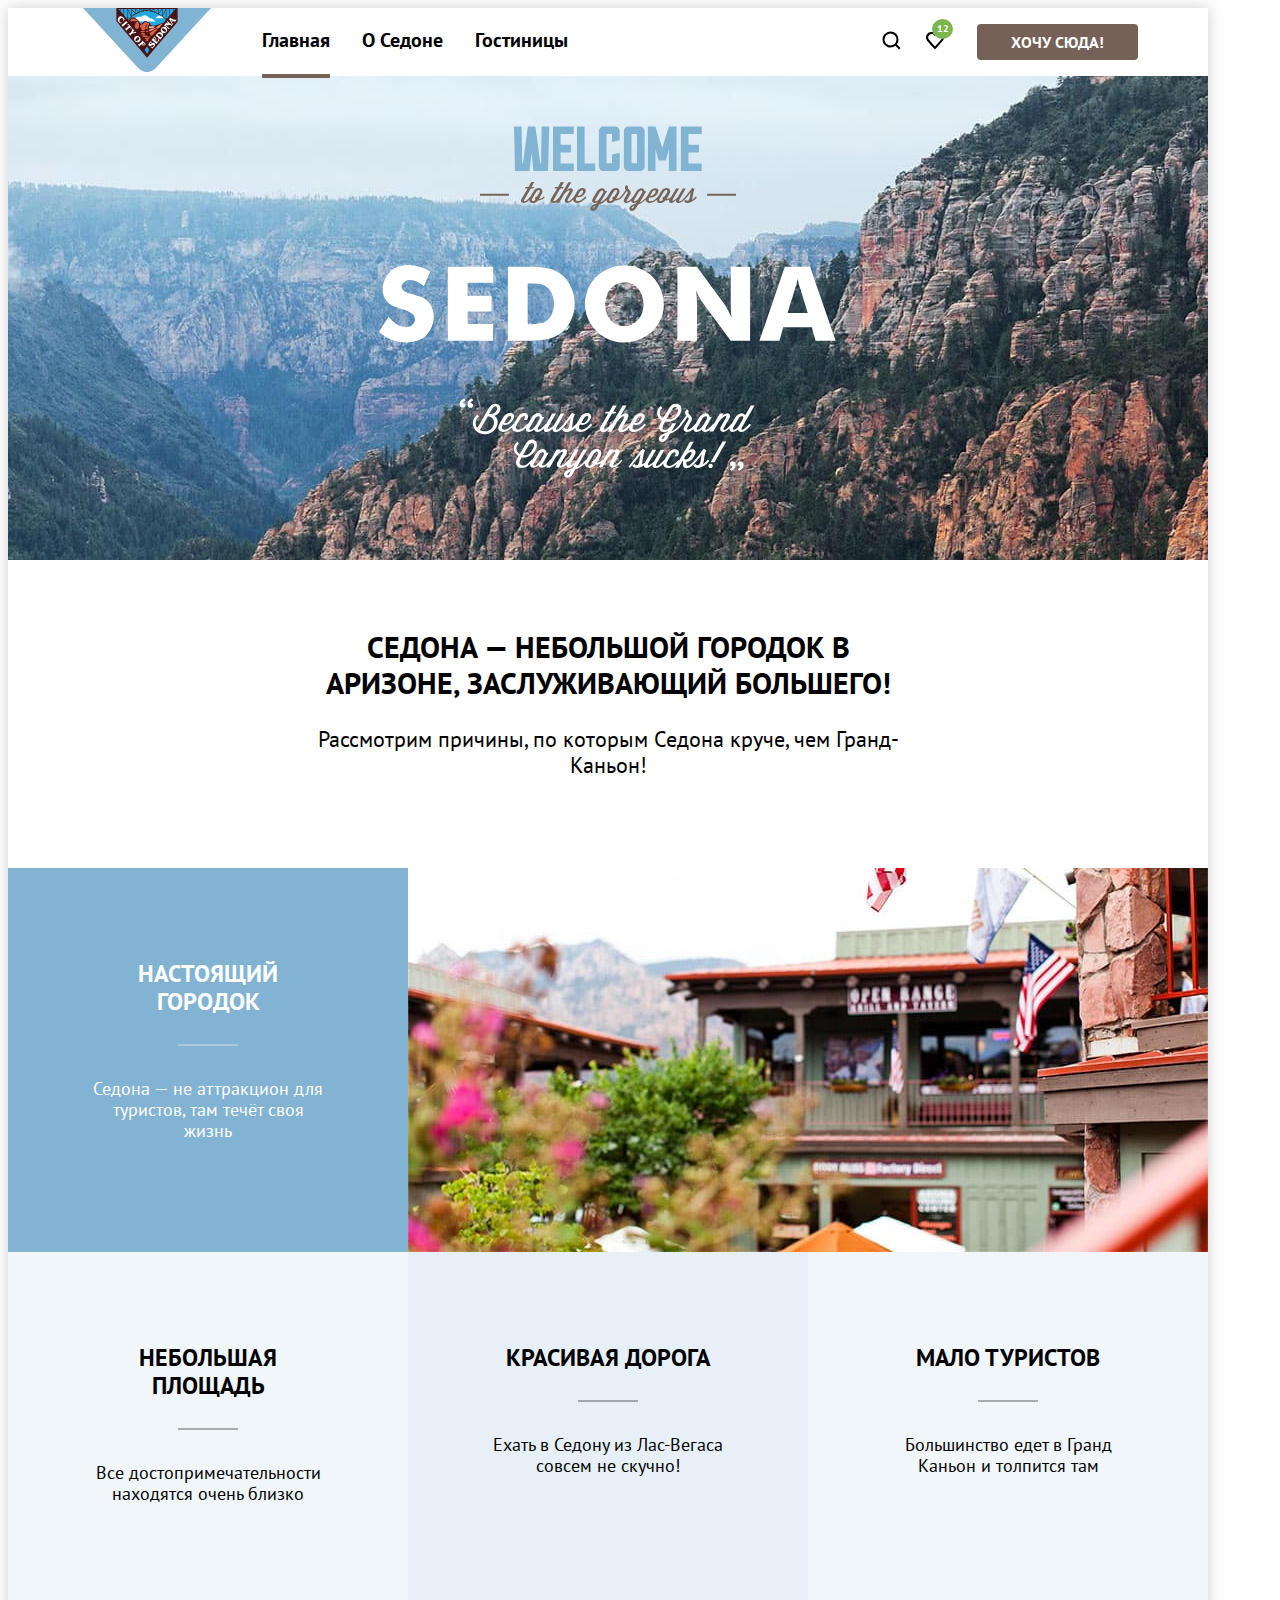
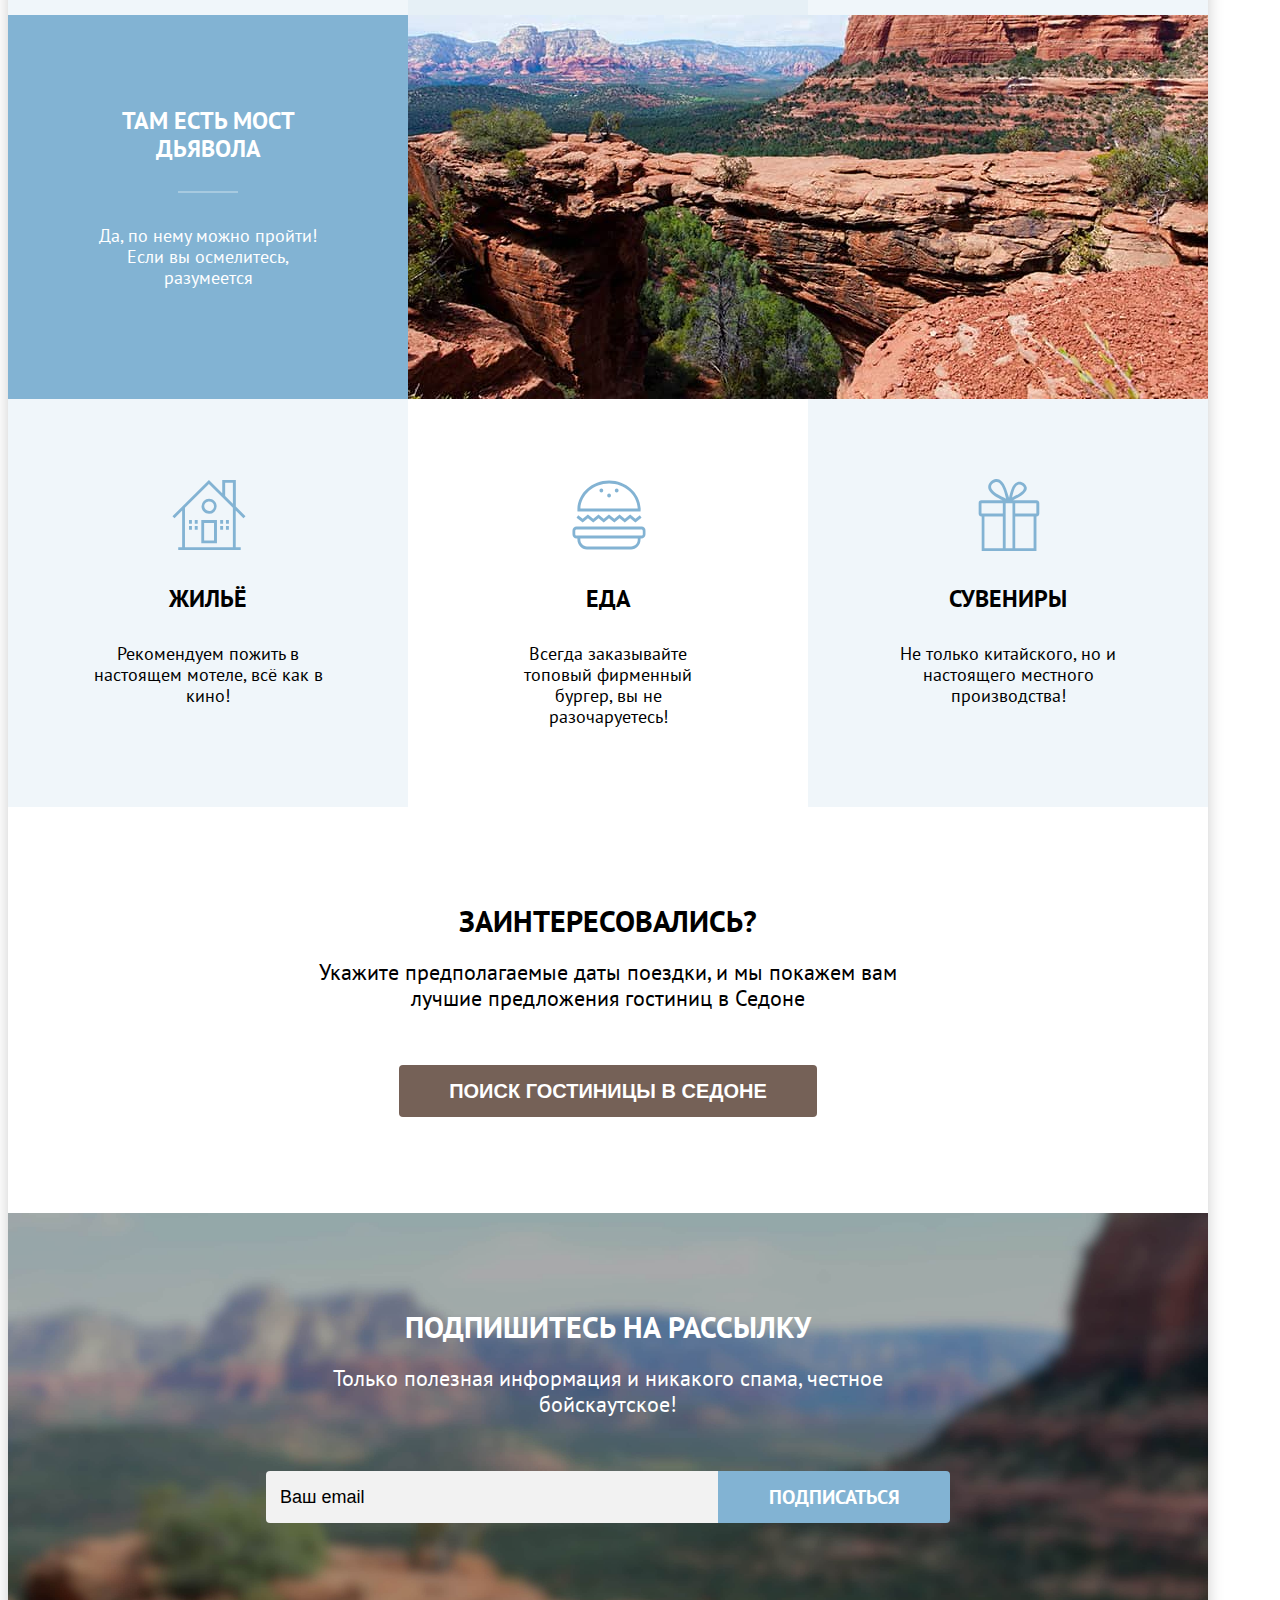
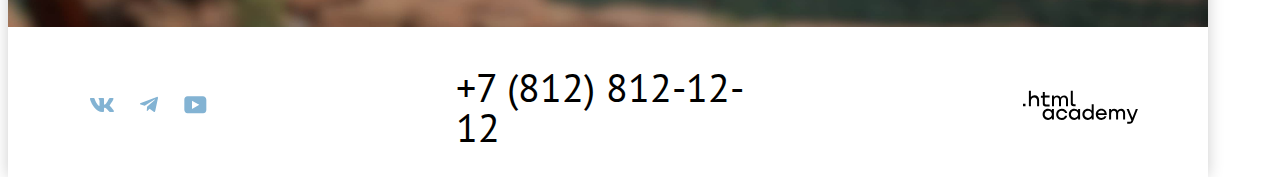
==== commit 2a88aa71: "Модальное окно,  формы" ====
--- a/index.html
+++ b/index.html
@@ -151,7 +151,7 @@
             <p class="mailing_description">Только полезная информация и никакого спама, честное бойскаутское!</p>
             <form class="mailng_form" action="https://echo.htmlacademy.ru/" method="post">
               <span class="visually_hidden">Ваш email.</span>
-              <input type="email" name="email" value="Ваш email">
+              <input class="mailing_input" type="email" name="email" value="Ваш email">
               <button class="button mailing_button" type="submit">Подписаться</button>
             </form>
           </div>
@@ -212,8 +212,43 @@
         </div>
       </div>
     </footer>
-
   </div>
+
+  <div class="modal_container modal_container_close">
+    <div class="modal modal_search_hotels">
+      <button class="modal_close_button">
+        <span class="visually_hidden">Закрыть</span>
+      </button>
+      <section class="modal_content">
+        <h2 class="modal_title">Поиск гостиницы в Седоне</h2>
+        <form class="modal_search_hotels_form" action="https://echo.htmlacademy.ru/" method="post">
+          <ul class="modal_form_list">
+            <li class="modal_form_item modal_form_item_arrival">
+              <label class="modal_label" for="arrival"> Дата заезда:</label>
+              <input class="modal_input" type="text" id="arrival" name="arrival">
+            </li>
+            <li class="modal_form_item modal_form_item_departure">
+              <label class="modal_label" for="departure"> Дата выезда:</label>
+              <input class="modal_input" type="text" id="departure" name="departure">
+            </li>
+            <li class="modal_form_item modal_form_item_adults">
+              <label class="modal_label" for="adults"> Взрослые:</label>
+              <input class="modal_input" type="text" id="adults" name="adults">
+            </li>
+            <li class="modal_form_item modal_form_item_children">
+              <label class="modal_label" for="children"> Дети:</label>
+              <input class="modal_input" type="text" id="children" name="children">
+            </li>
+            <li class="modal_form_item modal_form_item_button">
+              <button class="modal_button" type="button">Найти</button>
+            </li>
+
+          </ul>
+        </form>
+      </section>
+    </div>
+  </div>
+
 </body>
 
 </html>
--- a/styles/styles.css
+++ b/styles/styles.css
@@ -18,7 +18,6 @@
   height: 100%;
   width: 1280px;
 }
-
 body {
   margin: o auto;
   width: 1200px;
@@ -30,7 +29,6 @@
   background-color: #FFFFFF;
   box-shadow: 0 0 15px rgba(0, 0, 0, 0.2);
 }
-
 .page_container {
   display: flex;
   flex-direction: column;
@@ -136,17 +134,6 @@
   background-color: #756157;
   align-self: center;
 }
-.navigation_button:hover {
-  background: #615048;
-}
-.navigation_button:focus {
-  background: #615048;
-}
-.navigation_button:active {
-  color: rgba(255, 255, 255, 0.3);
-  background-color: #756157;
-}
-
 .favourites {
   position: absolute;
   width: 11px;
@@ -161,6 +148,20 @@
   color: #FFFFFF;
   border-radius: 50%;
 }
+
+/* Navigation_button Hover, Focus, Active*/
+.navigation_button:hover {
+  background: #615048;
+}
+
+.navigation_button:focus {
+  background: #615048;
+}
+.navigation_button:active {
+  color: rgba(255, 255, 255, 0.3);
+  background-color: #756157;
+}
+
 
 /*Main*/
 
@@ -185,7 +186,7 @@
   margin: 0 auto;
 }
 
-/*advantages*/
+/*Advantages*/
 .advantages {
   padding-top: 69px;
 }
@@ -244,8 +245,8 @@
 }
 .advantages_title {
   position: relative;
-  padding:0;
-  margin:0;
+  padding: 0;
+  margin: 0;
   margin-bottom: 62px;
   font-size: 24px;
   line-height: 28px;
@@ -259,19 +260,19 @@
   bottom: -30px;
   width: 60px;
   height: 2px;
-  background-color:  rgba(0, 0, 0, 0.3);
+  background-color: rgba(0, 0, 0, 0.3);
   content: "";
 }
 .advantages_item_blue_card .advantages_title::before {
   background-color: rgba(255, 255, 255, 0.3);
 }
 .advantages_description {
-  padding:0;
-  margin:0;
-  text-align: center;
-}
-
-/*services*/
+  padding: 0;
+  margin: 0;
+  text-align: center;
+}
+
+/*Services*/
 
 .services_list {
   display: flex;
@@ -288,7 +289,7 @@
 }
 .services_card_container {
   box-sizing: border-box;
-  width:400px;
+  width: 400px;
   padding: 80px 85px;
 }
 .services_item_white_card {
@@ -299,8 +300,8 @@
   margin-bottom: 30px;
 }
 .services_title {
-  padding:0;
-  margin:0;
+  padding: 0;
+  margin: 0;
   margin-bottom: 30px;
   font-size: 24px;
   line-height: 28px;
@@ -309,12 +310,12 @@
   text-align: center;
 }
 .services_description {
-  padding:0;
-  margin:0;
-  text-align: center;
-}
-
-/*search_hotel*/
+  padding: 0;
+  margin: 0;
+  text-align: center;
+}
+
+/*Search_hotel*/
 .search_hotel {
   padding: 96px 304px;
 }
@@ -325,7 +326,7 @@
   justify-content: center;
 }
 .search_hotel_title {
-  margin:0;
+  margin: 0;
   margin-bottom: 20px;
   font-size: 30px;
   font-weight: 700;
@@ -334,7 +335,7 @@
   text-transform: uppercase;
 }
 .search_hotel_description {
-  margin:0;
+  margin: 0;
   margin-bottom: 54px;
   font-size: 22px;
   font-weight: 400;
@@ -342,11 +343,13 @@
   text-align: center;
 }
 .search_hotel_button {
- padding: 8px 50px;
- font-size: 20px;
- line-height: 36px;
- background-color: #756157;
-}
+  padding: 8px 50px;
+  font-size: 20px;
+  line-height: 36px;
+  background-color: #756157;
+}
+
+/* Search_hotel_button Hover, Focus, Active*/
 .search_hotel_button:hover {
   background: #615048;
 }
@@ -362,7 +365,7 @@
 }
 
 /*Footer*/
-/*mailing*/
+/*Mailing*/
 .page-footer-container {
   display: flex;
   flex-direction: column;
@@ -370,7 +373,7 @@
   margin: 0 auto;
 }
 .mailing {
-  padding:96px 258px 104px 258px;
+  padding: 96px 258px 104px 258px;
   background-color: #E6E6FA;
   background-image: url("../image/sedona_footer_index_img.jpg");
   background-repeat: no-repeat;
@@ -384,7 +387,7 @@
   justify-content: center;
 }
 .mailing_title {
-  margin:0;
+  margin: 0;
   margin-bottom: 20px;
   font-size: 30px;
   font-weight: 700;
@@ -393,20 +396,40 @@
   text-transform: uppercase;
 }
 .mailing_description {
-  margin:0;
+  margin: 0;
   margin-bottom: 54px;
   font-size: 22px;
   font-weight: 400;
   line-height: 26px;
   text-align: center;
 }
+.mailng_form {
+  display: flex;
+}
+.mailing_input {
+  width: 452px;
+  height: 52px;
+  padding: 20px 14px;
+  margin-right: 0;
+  font-size: 18px;
+  line-height: 24px;
+  box-sizing: border-box;
+  background-color: #F2F2F2;
+  border-radius: 4px 0 0 4px;
+  border: none;
+}
 .mailing_button {
+  width: 232px;
   padding: 8px 50px;
+  font-family: inherit;
   font-size: 20px;
   line-height: 36px;
   background-color: #82B3D3;
   border-radius: 0 4px 4px 0;
-}
+  box-sizing: border-box;
+}
+
+/* Mailing_button Hover, Focus, Active*/
 .mailing_button:hover {
   background: #68A2CA;
 }
@@ -421,7 +444,7 @@
   background: #E5E5E5;
 }
 
-/*social*/
+/*Social*/
 .footer_contacts_container {
   display: flex;
   justify-content: space-between;
@@ -449,6 +472,8 @@
   margin: auto;
   fill: #82B3D3;
 }
+
+/* Social_link_icon Hover, Focus, Active*/
 .social_link_icon:hover {
   fill: #68A2CA;
 }
@@ -459,7 +484,7 @@
   fill: rgba(104, 162, 202, 0.3);
 }
 
-/*contacts*/
+/*Contacts*/
 .contacts {
   width: 331px;
   margin-right: 234px;
@@ -473,6 +498,8 @@
   text-decoration: none;
   color: #000000;
 }
+
+/* Contacts_address_phone Hover, Focus, Active*/
 .contacts_address_phone:hover {
   color: #756157;
 }
@@ -483,7 +510,7 @@
   color: rgba(117, 97, 87, 0.3);
 }
 
-/*.copyright*/
+/*Copyright*/
 .copyright {
   width: 115px;
 }
@@ -499,14 +526,122 @@
   margin: auto;
   fill: #000000;
 }
+
+/* Copyright_link_icon Hover, Focus, Active*/
 .copyright_link_icon:hover {
-  fill: #756157;;
+  fill: #756157;
 }
 .copyright_link_icon:focus {
-  fill: #756157;;
+  fill: #756157;
 }
 .copyright_link_icon:active {
-  fill: rgba(117, 97, 87, 0.3);;
+  fill: rgba(117, 97, 87, 0.3);
+}
+
+/*Modal_container*/
+.modal_container {
+  position: fixed;
+  top: 0;
+  left: 0;
+  display: flex;
+  width: 100%;
+  height: 100%;
+  background-color: rgba(242, 242, 242, 0.8);
+}
+.modal {
+  position: relative;
+  width: 717px;
+  margin: auto;
+  padding: 64px 70px;
+  box-sizing: border-box;
+  background-color: #ffffff;
+  box-shadow: 0 25px 50px rgba(0, 0, 0, 0.15);
+  border-radius: 30px;
+}
+.modal_close_button {
+  position: absolute;
+  top: 64px;
+  right: 70px;
+  width: 52px;
+  height: 52px;
+  border-radius: 50%;
+  border-style: none;
+  background-color: #F2F2F2;
+  background-image: url("../image/icons/close_icon.svg");
+  background-repeat: no-repeat;
+  background-position: center;
+  cursor: pointer;
+}
+.modal_title {
+  margin: 0;
+  margin-bottom: 64px;
+  font-weight: 700;
+  font-size: 30px;
+  line-height: 36px;
+  text-transform: uppercase;
+}
+.modal_form_list {
+  display: grid;
+  grid-template-columns: 247px 242px;
+  align-items: center;
+  gap: 48px 88px;
+  list-style: none;
+  padding: 0;
+  margin: 0;
+}
+.modal_form_item_arrival {
+  grid-column: 1/-1;
+}
+.modal_form_item_departure {
+  grid-column: 1/-1;
+}
+.modal_form_item_adults {
+  grid-column: 1/2;
+}
+.modal_form_item_children {
+  grid-column: 2/3;
+}
+.modal_form_item_button {
+  grid-column: 1/-1;
+}
+.modal_form_item {
+  display: flex;
+  justify-content: space-between;
+  align-items: center;
+}
+.modal_label {
+  font-weight: 700;
+  font-size: 20px;
+  line-height: 24px;
+  text-transform: capitalize;
+}
+.modal_input {
+  width: 440px;
+  height: 48px;
+  padding: 20px 12px;
+  box-sizing: border-box;
+  background-color: #F2F2F2;
+  border-radius: 4px;
+  border: none;
+}
+.modal_form_item_children .modal_input,
+.modal_form_item_adults .modal_input {
+  width: 110px;
+  margin-left: 46px;
+}
+.modal_button {
+  width: 577px;
+  height: 60px;
+  font-size: 20px;
+  font-weight: 700;
+  line-height: 24px;
+  color: #FFFFFF;
+  background-color: #82B3D3;
+  border-radius: 10px;
+  border: none;
+}
+.modal_container_close {
+   display:none;
 }
 
 /*Main_inner*/
@@ -554,9 +689,11 @@
 }
 .breadcrumbs_link_home {
   position: absolute;
-  margin:3.5px 5.5px 0.5px;
+  margin: 3.5px 5.5px 0.5px;
   margin-left: 0;
 }
+
+/* Breadcrumbs_link Hover, Focus, Active*/
 .breadcrumbs_link:hover {
   color: rgba(255, 255, 255, 0.6);
 }
@@ -566,10 +703,11 @@
 .breadcrumbs_link:active {
   color: rgba(255, 255, 255, 0.3);
 }
-/*filters*/
+
+/*Filters*/
 .filter_hotels_form {
   display: grid;
-  grid-template-columns: 151px 70px 151px  140px 288px 70px 191px;
+  grid-template-columns: 151px 70px 151px 140px 288px 70px 191px;
   color: #FFFFFF;
 }
 .filter_infrastructure {
@@ -583,10 +721,6 @@
   margin: 0;
   padding: 0;
   border: none;
-}
-.fieldset_button_container {
-  grid-column: 7/8;
-  margin: 0;
 }
 .filter_infrastructure_list,
 .filter_housing_list {
@@ -594,7 +728,8 @@
   padding: 0;
   margin: 0;
 }
-.filter_infrastructure_item:not(:last-child), .filter_housing_item:not(:last-child) {
+.filter_infrastructure_item:not(:last-child),
+.filter_housing_item:not(:last-child) {
   margin-bottom: 16px;
 }
 .filter_title {
@@ -605,9 +740,132 @@
   text-transform: capitalize;
   margin-bottom: 32px;
 }
+/*Mark*/
+.control {
+  position: relative;
+  display: block;
+  padding-left: 36px;
+}
+.control_mark {
+  position: absolute;
+  left: 0;
+  top: 0;
+  width: 20px;
+  height: 20px;
+  background-color: #FFFFFF;
+  border-radius: 4px;
+}
+.control:focus .control_mark {
+  border: 3px solid #83B3D3;
+}
+.control_input[type="checkbox"]:checked + .control_mark::before {
+  position: absolute;
+  top: 5px;
+  left: 5px;
+  width: 12px;
+  height: 10px;
+  background-image: url("../image/icons/check_mark_icon.svg");
+  background-repeat: no-repeat;
+  background-position: center;
+  content: "";
+}
+/*Radio*/
+.control_input[type="radio"] + .control_mark {
+  border-radius: 50%;
+}
+.control_input[type="radio"]:checked + .control_mark::before {
+  position: absolute;
+  top: 5px;
+  left: 5px;
+  width: 10px;
+  height: 10px;
+  background-color: #3F5E72;
+  border-radius: 50%;
+  content: "";
+}
+
+/*Label*/
 .control_label {
   line-height: 23px;
   text-align: left;
+}
+/*range_bar*/
+.filter_price {
+  grid-column: 5/6;
+  padding: 0;
+  border: none;
+  margin: 0;
+}
+.range_scale {
+  position: relative;
+  height: 4px;
+  /*opacity: 0.3;*/
+  background-color: #FFFFFF;
+}
+.range_bar {
+  position: absolute;
+  height: 4px;
+  background-color: #FFFFFF;
+}
+.range_toggle {
+  position: absolute;
+  width: 20px;
+  height: 20px;
+  background-color: #FFFFFF;
+  border-radius: 5px;
+  border: none;
+  cursor: pointer;
+}
+.toggle_min {
+  top:-10px;
+  left: 0;
+}
+.toggle_max {
+  top:-10px;
+  right: 0;
+}
+.range_toggle:hover {
+  box-shadow: 0 4px 10px rgba(0, 0, 0, 0.25);
+}
+.range_toggle:focus {
+  border: 3px solid #83B3D3;
+  box-shadow: 0 4px 10px rgba(0, 0, 0, 0.25);
+}
+.range_toggle:active {
+  border: 2px solid #83B3D3;
+  box-shadow: 0 7px 15px rgba(0, 0, 0, 0.4);
+}
+.range_inputs_container {
+  display: flex;
+  justify-content: center;
+}
+.range_label {
+  display: flex ;
+
+}
+.range_input {
+  width: 143px;
+  margin-bottom: 36px;
+  padding: 12px 20px;
+  font-family: inherit;
+  font-weight: 700;
+  font-size: 18px;
+  line-height: 24px;
+  background-color: #F2F2F2;
+  border: none;
+  box-sizing: border-box;
+  appearance: textfield;
+}
+.range-input::-webkit-outer-spin-button,
+.range-input::-webkit-inner-spin-button {
+  appearance: none;
+  margin: 0;
+}
+
+/*Fieldset_button_container*/
+.fieldset_button_container {
+  grid-column: 7/8;
+  margin: 0;
 }
 .fieldset_button {
   width: 191px;
@@ -617,6 +875,8 @@
   padding: 8px 50px;
   box-sizing: border-box;
 }
+
+/* Fieldset_button Hover, Focus, Active*/
 .fieldset_button:hover {
   background: #68A2CA;
 }
@@ -631,6 +891,7 @@
   background: #E5E5E5;
 }
 
+/* Fieldset_button_reset Hover, Focus, Active*/
 .fieldset_button_reset {
   width: 191px;
   background-color: transparent;
@@ -650,11 +911,12 @@
   opacity: 0.1;
 }
 
-/*hotel_catalog*/
+/*Hotel_catalog*/
 .section_hotel_catalog {
   padding: 50px 70px 60px;
 }
-/*sorting-container*/
+
+/*Sorting-container*/
 .sorting-container {
   display: flex;
   justify-content: space-between;
@@ -670,13 +932,44 @@
   text-align: left;
   text-transform: uppercase;
 }
+/*select_control */
 .select_control {
+  position: relative;
+  width: 292px;
+  height: 49px;
   margin-right: 70px;
-}
+  padding: 14px 20px;
+  box-sizing: border-box;
+  font-family: inherit;
+  font-size: 18px;
+  line-height: 21px;
+  border: 2px solid #E5E5E5;
+  border-radius: 4px;
+  background-image: url("../image/icons/Arrov_select_icon.png");
+  background-repeat: no-repeat;
+  background-position: right 21px center;
+  appearance: none;
+}
+.select_control:hover {
+  border: 2px solid #68A2CA;
+}
+.select_control:focus {
+  border: 2px solid #68A2CA;
+}
+.select_control:active {
+  border: 2px solid #3F5E72;
+}
+.select_control:disabled {
+  border: 2px solid rgba(0, 0, 0, 0.3);
+  color: rgba(0, 0, 0, 0.3);;
+}
+
+
+/*catalog_view*/
 .catalog_view_block {
   display: flex;
 }
-.view_toggle{
+.view_toggle {
   width: 48px;
   height: 48px;
   margin-right: 8px;
@@ -689,16 +982,18 @@
 .view_toggle_сurrent {
   border: 2px solid #000000;
 }
-.view_toggle:nth-child(1){
+.view_toggle:nth-child(1) {
   background-image: url("../image/icons/cards_icon.svg")
 }
-.view_toggle:nth-child(2){
+.view_toggle:nth-child(2) {
   background-image: url("../image/icons/computer_icon.svg")
 }
-.view_toggle:nth-child(3){
+.view_toggle:nth-child(3) {
   background-image: url(../image/icons/list_icon.svg);
   margin-right: 0;
 }
+
+/* View_toggle Hover, Focus, Active*/
 .view_toggle:hover {
   border: 2px solid #000000;
 }
@@ -709,15 +1004,17 @@
   border: 2px solid #000000;
 }
 
-/*hotel_cards*/
+/*Hotel_cards*/
 .hotel_cards_list {
   display: grid;
   grid-template-columns: 340px 340px 340px;
   gap: 20px;
   margin: 0;
-  margin-bottom: 80px;
-  padding: 0;
+  padding: 0;
+  padding-bottom: 40px;
+  margin-bottom: 40px;
   list-style: none;
+  border-bottom: 1px solid #E6E6E6;
 }
 .hotel_cards_item {
   display: flex;
@@ -761,6 +1058,8 @@
   align-self: center;
   padding: 8px 26px;
 }
+
+/* Button_more_detailed Hover, Focus, Active*/
 .button_more_detailed:hover {
   background: #615048;
 }
@@ -772,6 +1071,7 @@
   background-color: #756157;
 }
 
+/* Button_favorite Hover, Focus, Active*/
 .button_favorite {
   background-color: #82B3D3;
 }
@@ -793,10 +1093,10 @@
   background-color: #7DB54F;
 }
 .button_favorite_green:hover {
-  background-color:  #6C9E42;;
+  background-color: #6C9E42;
 }
 .button_favorite_green:focus {
-  background-color:  #6C9E42;;
+  background-color: #6C9E42;
 }
 .button_favorite_green:active {
   background-color: #7DB54F;
@@ -806,11 +1106,12 @@
   background: #E5E5E5;
 }
 
+/*Rating*/
 .rating_star {
   margin: 0;
   align-self: center;
 }
-.four_rating_star{
+.four_rating_star {
   width: 90px;
   background-image: url("../image/icons/star_icon.svg");
   background-repeat: space;
@@ -829,7 +1130,7 @@
   text-transform: uppercase;
 }
 
-/*pagination*/
+/*Pagination*/
 .pagination_list {
   display: flex;
   list-style: none;
@@ -868,6 +1169,8 @@
   color: #000000;
   background-color: #FFFFFF;
 }
+
+/* Pagination_link Hover, Focus, Active*/
 .pagination_link:hover {
   background-color: #68A2CA;
   border: 1px solid #82B3D3;
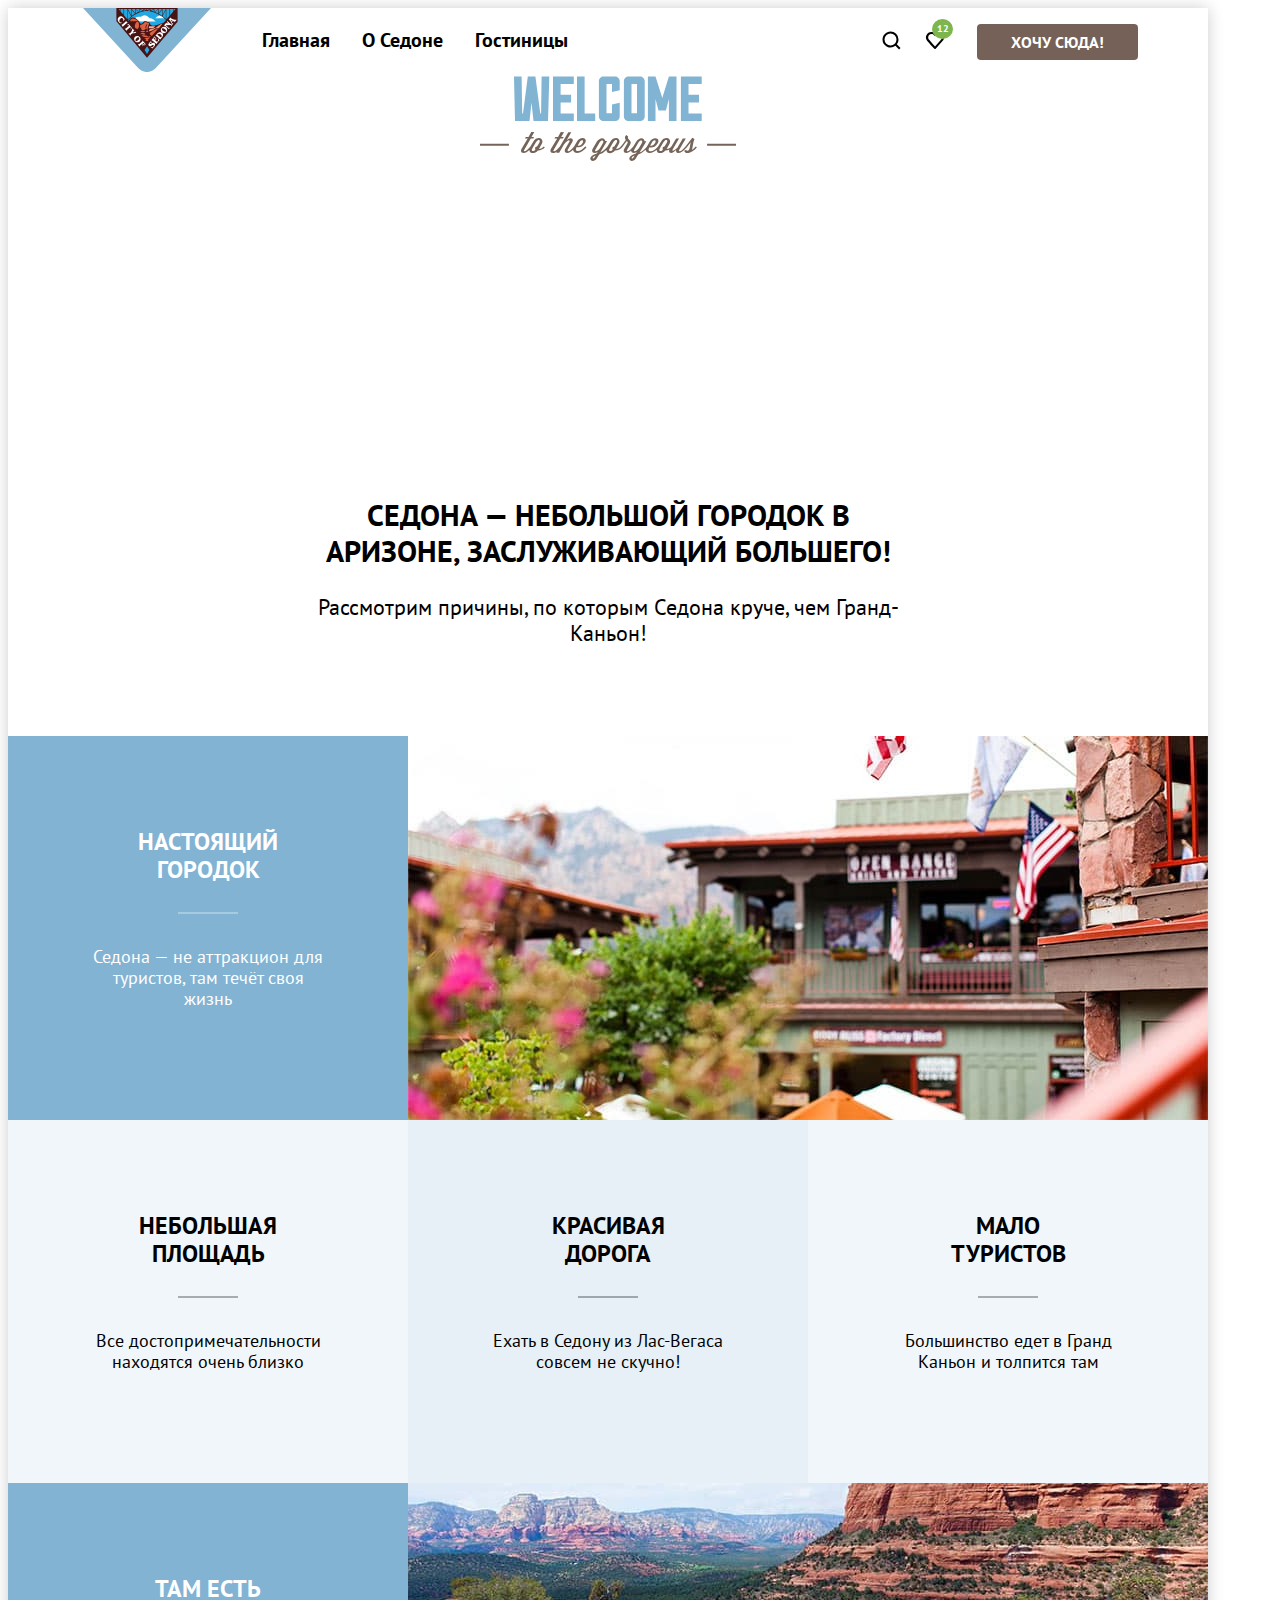
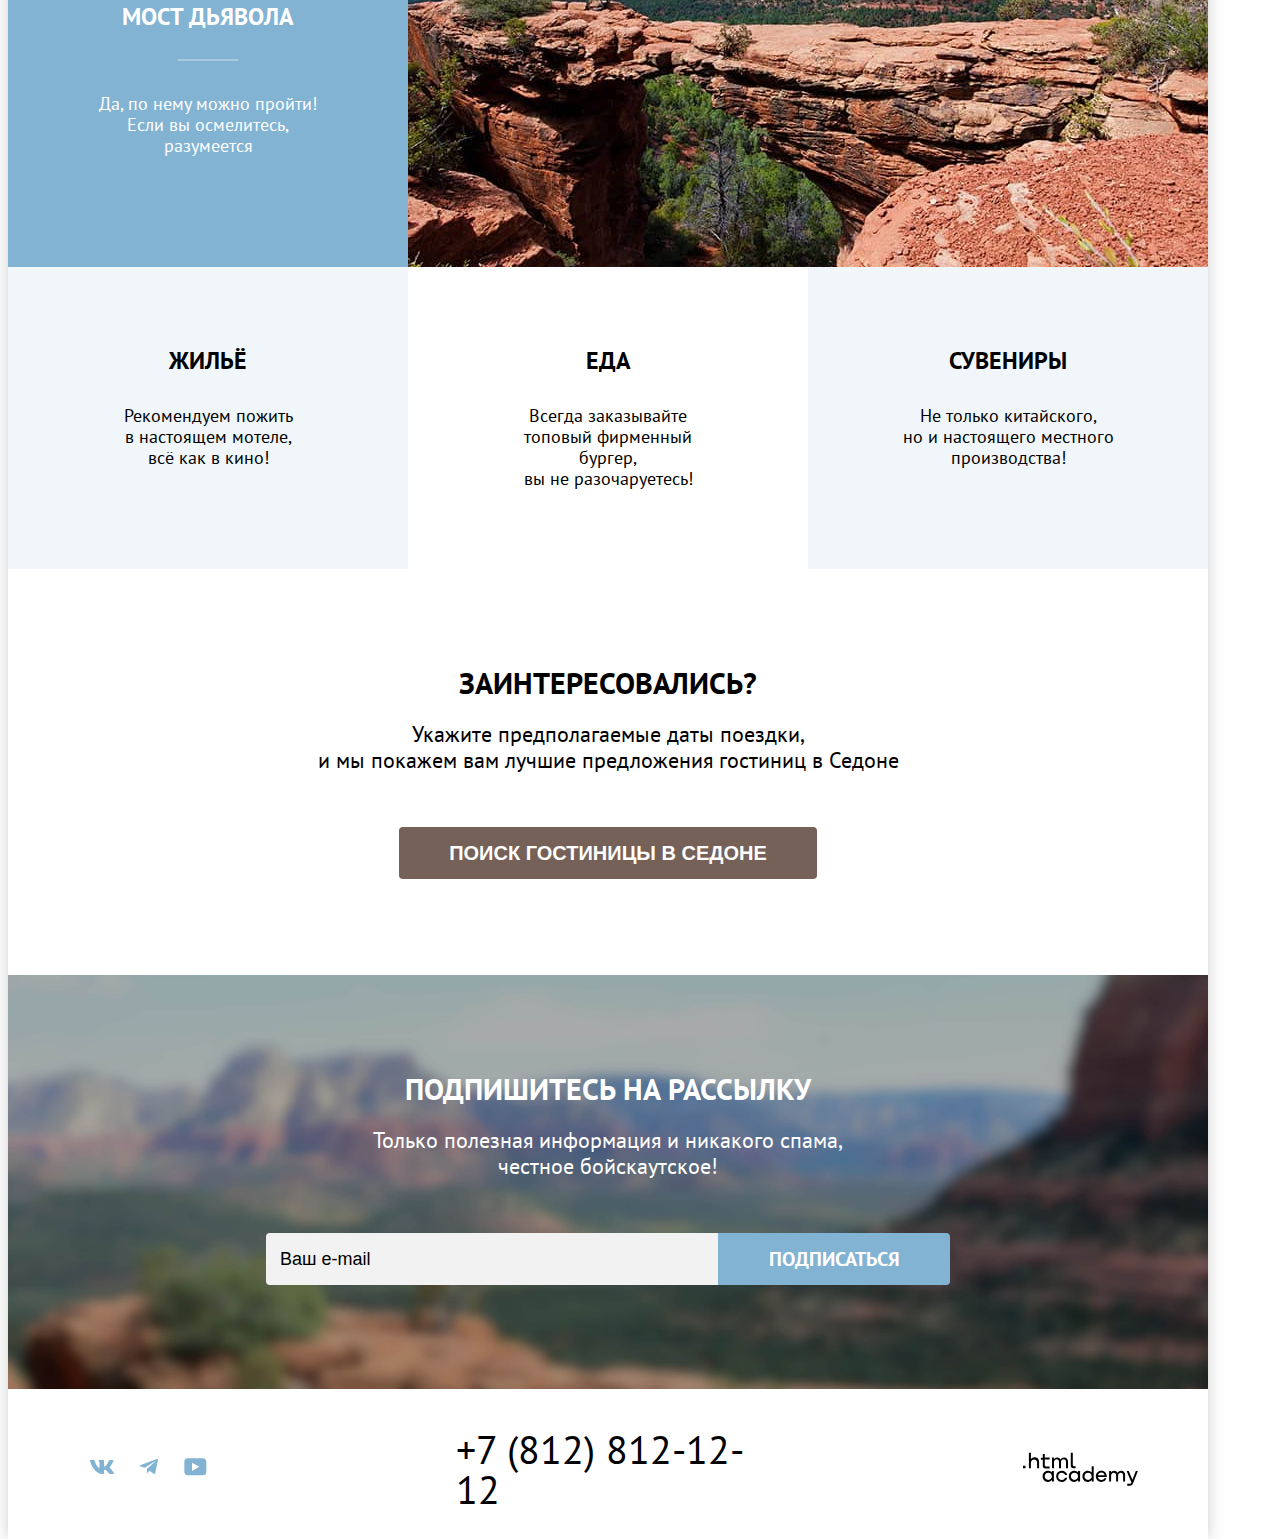
==== commit 4b22e0c6: "доработка проекта" ====
--- a/index.html
+++ b/index.html
@@ -2,252 +2,309 @@
 <html lang="ru">
 
 <head>
-  <meta charset="utf-8">
-  <title>HTML Academy: Седона</title>
-  <link rel="stylesheet" href="styles/styles.css">
+    <meta charset="utf-8">
+    <title>HTML Academy: Седона</title>
+    <link rel="stylesheet" href="styles/styles.css">
 
 </head>
 
 <body>
-  <div class="page_container">
-    <header class="page_header" data-test="header">
-      <nav class="navigation">
-        <a class="navigation_logo_link">
-          <img class="navigation_logo_image" src="image/logo.svg" alt="Логотип  города Седона." width="138" height="64">
-        </a>
-        <ul class="navigation_list">
-          <li class="navigation_item">
-            <a class="navigation_link navigation_link_current">Главная</a>
-          </li>
-          <li class="navigation_item">
-            <a class="navigation_link" href="#">О Седоне</a>
-          </li>
-          <li class="navigation_item">
-            <a class="navigation_link" href="catalog.html">Гостиницы</a>
-          </li>
-        </ul>
-
-        <ul class="navigation_list navigation_user">
-          <li class="navigation_item">
-            <a class="navigation_link" href="#">
-              <span class="visually_hidden">Поиск.</span>
-            </a>
-          </li>
-          <li class="navigation_item">
-            <a class="navigation_link" href="#">
-              <span class="visually_hidden"> Избранное.</span>
-              <span class="favourites">12</span>
-            </a>
-          </li>
-        </ul>
-        <a class="navigation_button button" href="#">Хочу сюда!</a>
-      </nav>
-    </header>
-
-    <main class="main_container main_index" data-test="main">
-      <div class="main_page_container">
-        <h1 class="visually_hidden">Город Седона.</h1>
-
-        <section class="welcom" data-test="hero">
-          <h2 class="visually_hidden">Добро пожаловать в великолепную Седону, потому что Гранд-Каньон - отстой.</h2>
-          <img class="welcome_to_sedona" src="image/welcome_to_sedona.svg" alt="" width="458" height="352">
-        </section>
-
-        <section class="advantages" data-test="advantages">
-          <h2 class="visually_hidden">Преимущества.</h2>
-          <p class="advantages_caption">Седона — небольшой городок в Аризоне, заслуживающий большего!</p>
-          <p class="advantages_caption_reasons">Рассмотрим причины, по которым Седона круче, чем Гранд-Каньон!</p>
-          <ul class="advantages_list">
-            <li class="advantages_item advantages_item_blue_card">
-              <div class="advantages_container">
-                <div class="advantages_card_container">
-                  <h3 class="advantages_title">Настоящий городок</h3>
-                  <p class="advantages_description">Седона — не аттракцион для туристов, там течёт своя жизнь</p>
+    <div class="page_container">
+        <header class="page_header" data-test="header">
+            <nav class="navigation">
+                <a class="navigation_logo_link">
+                    <img class="navigation_logo_image" src="image/logo.svg" alt="Логотип  города Седона." width="140"
+                        height="70">
+                </a>
+                <ul class="navigation_list">
+                    <li class="navigation_item">
+                        <a class="navigation_link navigation_link_current_home">Главная</a>
+                    </li>
+                    <li class="navigation_item">
+                        <a class="navigation_link" href="#">О Седоне</a>
+                    </li>
+                    <li class="navigation_item">
+                        <a class="navigation_link" href="catalog.html">Гостиницы</a>
+                    </li>
+                </ul>
+
+                <ul class="navigation_list navigation_user">
+                    <li class="navigation_item">
+                        <a class="navigation_link navigation_user_link" href="#">
+                            <span class="visually_hidden">Поиск.</span>
+                        </a>
+                    </li>
+                    <li class="navigation_item">
+                        <a class="navigation_link navigation_user_link" href="#">
+                            <span class="visually_hidden"> Избранное.</span>
+                            <span class="favourites">12</span>
+                        </a>
+                    </li>
+                </ul>
+                <a class="navigation_button button" href="#">Хочу сюда!</a>
+            </nav>
+        </header>
+
+        <main class="main_container main_index" data-test="main">
+            <div class="main_page_container">
+                <h1 class="visually_hidden">Город Седона.</h1>
+
+                <section class="welcome" data-test="hero">
+                    <h2 class="visually_hidden">Седона-городок в Аризоне</h2>
+                    <img class="welcome_to_sedona" src="image/welcome_to_sedona.svg"
+                        alt="Добро пожаловать в великолепную Седону, потому что Гранд-Каньон - отстой." width="458"
+                        height="352">
+                </section>
+
+                <section class="advantages" data-test="advantages">
+                    <h2 class="visually_hidden">Преимущества.</h2>
+                    <p class="advantages_caption">Седона — небольшой городок в Аризоне, заслуживающий большего!</p>
+                    <p class="advantages_caption_reasons">Рассмотрим причины, по которым Седона круче, чем Гранд-Каньон!
+                    </p>
+                    <ul class="advantages_list">
+                        <li class="advantages_item advantages_item_blue_card">
+                            <div class="advantages_container advantages_container_square">
+                                <div class="advantages_card_container">
+                                    <div class="advantages_wrapper">
+                                        <h3 class="advantages_title">Настоящий городок</h3>
+                                        <p class="advantages_description">Седона — не аттракцион для туристов, там течёт
+                                            своя жизнь</p>
+                                    </div>
+                                </div>
+                                <img class="advantages_image" src="image/the_building_with_the_american_flag.jpg"
+                                    alt="Здание с американским флагом." width="800" height="384">
+                            </div>
+                        </li>
+
+                        <li class="advantages_item">
+                            <div class="advantages_card_container">
+                                <div class="advantages_wrapper">
+                                    <h3 class="advantages_title">Небольшая
+                                        площадь</h3>
+                                    <p class="advantages_description">Все достопримечательности находятся очень близко
+                                    </p>
+                                </div>
+                            </div>
+                        </li>
+
+                        <li class="advantages_item advantages_item_lightblue_card">
+                            <div class="advantages_card_container">
+                                <div class="advantages_wrapper">
+                                    <h3 class="advantages_title">Красивая <br> дорога</h3>
+                                    <p class="advantages_description">Ехать в Седону из Лас-Вегаса совсем не скучно!</p>
+                                </div>
+                            </div>
+                        </li>
+
+                        <li class="advantages_item">
+                            <div class="advantages_card_container">
+                                <h3 class="advantages_title">Мало <br> туристов</h3>
+                                <p class="advantages_description">Большинство едет в Гранд Каньон и толпится там</p>
+                            </div>
+                        </li>
+
+                        <li class="advantages_item advantages_item_blue_card">
+                            <div class="advantages_container advantages_container_devils">
+                                <div class="advantages_card_container">
+                                    <div class="advantages_wrapper">
+                                        <h3 class="advantages_title">Там есть <br> мост дьявола</h3>
+                                        <p class="advantages_description">Да, по нему можно пройти! Если вы осмелитесь,
+                                            разумеется</p>
+                                    </div>
+                                </div>
+                                <img class="advantages_image" src="image/devils_bridge.jpg" alt="Мост Дьявола."
+                                    width="800" height="384">
+                            </div>
+                        </li>
+                    </ul>
+                </section>
+
+                <section class="services">
+                    <h2 class="visually_hidden">Услуги.</h2>
+                    <ul class="services_list">
+                        <li class="services_item services_house">
+                            <div class="services_card_container">
+                                <h3 class="services_title">Жильё</h3>
+                                <p class="services_description">Рекомендуем пожить <br> в настоящем мотеле, <br> всё как
+                                    в кино!</p>
+                            </div>
+                        </li>
+                        <li class="services_item services_food services_item_white_card">
+                            <div class="services_card_container">
+                                <h3 class="services_title">Еда</h3>
+                                <p class="services_description">Всегда заказывайте <br> топовый фирменный бургер, <br>вы
+                                    не
+                                    разочаруетесь!</p>
+                            </div>
+                        </li>
+                        <li class="services_item services_souvenirs">
+                            <div class="services_card_container">
+                                <h3 class="services_title">Сувениры</h3>
+                                <p class="services_description">Не только китайского, <br> но и настоящего местного <br>
+                                    производства!
+                                </p>
+                            </div>
+                        </li>
+                    </ul>
+                </section>
+
+                <section class="search_hotel" data-test="search">
+                    <div class="search_hotel_container">
+                        <h2 class="visually_hidden">Поиск гостиницы.</h2>
+                        <p class="search_hotel_title">Заинтересовались?</p>
+                        <p class="search_hotel_description">Укажите предполагаемые даты поездки, <br> и мы покажем вам
+                            лучшие
+                            предложения гостиниц в Седоне</p>
+                        <button class="button  search_hotel_button" type="button">Поиск гостиницы в Седоне</button>
+                    </div>
+                </section>
+            </div>
+        </main>
+
+        <footer class="page_footer" data-test="footer">
+            <div class="page-footer-container">
+                <section class="mailing" data-test="subscribe">
+                    <div class="mailing_container">
+                        <h2 class="mailing_title">Подпишитесь на рассылку</h2>
+                        <p class="mailing_description">Только полезная информация и никакого спама,<br> честное
+                            бойскаутское!</p>
+                        <form class="mailng_form" action="https://echo.htmlacademy.ru/" method="post">
+                            <label class="visually_hidden" for="your_email">Ваш email.</label>
+                            <input class="mailing_input" type="email" name="email" id="your_email"" value=" Ваш e-mail">
+                            <button class="button mailing_button" type="submit">Подписаться</button>
+                        </form>
+                    </div>
+                </section>
+
+                <div class="footer_contacts_container">
+                    <section class="social">
+                        <h2 class="visually_hidden">Социальные сети.</h2>
+                        <div class="social_block">
+                            <a class="social_link" href="https://vk.com/htmlacademy">
+                                <svg class="social_link_icon" aria-hidden="true" focusable="false" width="24"
+                                    height="14" viewBox="0 0 24 14" fill="none" xmlns="http://www.w3.org/2000/svg">
+                                    <path fill-rule="evenodd" clip-rule="evenodd"
+                                        d="M23.45.95c.17-.55 0-.95-.8-.95h-2.62c-.67 0-.98.35-1.14.73 0 0-1.34 3.2-3.23 5.27-.61.6-.89.8-1.22.8-.17 0-.42-.2-.42-.74V.95c0-.66-.18-.95-.74-.95H9.15c-.42 0-.67.3-.67.6 0 .61.95.76 1.05 2.5v3.8c0 .84-.16.99-.5.99-.88 0-3.05-3.21-4.33-6.89-.25-.71-.5-1-1.17-1H.9C.15 0 0 .35 0 .73c0 .68.89 4.07 4.14 8.55C6.32 12.34 9.38 14 12.15 14c1.67 0 1.88-.37 1.88-1v-2.32c0-.73.16-.88.69-.88.38 0 1.05.2 2.61 1.67C19.11 13.22 19.4 14 20.41 14h2.62c.75 0 1.13-.37.91-1.1-.24-.72-1.09-1.77-2.21-3.02-.62-.7-1.54-1.47-1.81-1.86-.4-.49-.28-.7 0-1.14 0 0 3.2-4.43 3.53-5.93Z" />
+                                </svg>
+                                <span class="visually_hidden">ВКонтакте.</span>
+                            </a>
+                            <a class="social_link" href="https://t.me/htmlacademy">
+                                <svg class="social_link_icon" aria-hidden="true" focusable="false" width="18"
+                                    height="17" viewBox="0 0 18 17" fill="none" xmlns="http://www.w3.org/2000/svg">
+                                    <path
+                                        d="M16.79.96.84 7.1c-1.09.44-1.08 1.05-.2 1.32l4.1 1.28 9.47-5.98c.44-.27.85-.13.52.17l-7.68 6.93-.28 4.22c.41 0 .6-.2.83-.41l1.99-1.94 4.13 3.06c.77.42 1.31.2 1.5-.71l2.72-12.8c.28-1.1-.43-1.61-1.16-1.28Z" />
+                                </svg>
+                                <span class="visually_hidden">Телеграм.</span>
+                            </a>
+                            <a class="social_link" href="https://www.youtube.com/user/htmlacademyru">
+                                <svg class="social_link_icon" aria-hidden="true" focusable="false" width="23"
+                                    height="18" viewBox="0 0 23 18" fill="none" xmlns="http://www.w3.org/2000/svg">
+                                    <path
+                                        d="M18.94.36H3.51C1.65.36.33 1.95.33 3.76v10.09c0 1.91 1.32 3.5 3.18 3.5h15.65c1.64 0 3.17-1.59 3.17-3.4V3.76c-.22-1.8-1.53-3.4-3.39-3.4ZM7.99 12.89V4.82l7.34 4.04-7.34 4.03Z" />
+                                </svg>
+                                <span class="visually_hidden">Ютюб.</span>
+                            </a>
+                        </div>
+                        </ul>
+                    </section>
+
+                    <section class="contacts">
+                        <h2 class="visually_hidden">Контакты.</h2>
+                        <address class="contacts_address">
+                            <a class="contacts_address_phone" href="tel:+78128121212">+7 (812) 812-12-12</a>
+                        </address>
+                    </section>
+
+                    <section class="copyright">
+                        <h2 class="visually_hidden">Сделано в htmlacademy.</h2>
+                        <a class="copyright_link" href="https://htmlacademy.ru">
+                            <svg class="copyright_link_icon" aria-hidden="true" focusable="false" width="115"
+                                height="34" viewBox="0 0 115 34" fill="none" xmlns="http://www.w3.org/2000/svg">
+                                <path
+                                    d="M0 13.72v2.6h2.5v-2.6H0ZM11.6 5.32c-1.6 0-2.8.7-3.6 1.7h-.1V.82h-2v15.5h2v-5.3c0-2.1 1.3-3.6 3.3-3.6 1.8 0 2.9 1.4 2.9 3.2v5.7h2v-6.1c.1-3-1.8-4.9-4.5-4.9ZM26.6 5.62h-4.8v-3.7h-2v3.8h-1.9v2h1.9v6c0 1.7 1 2.7 2.7 2.7h4.1v-2h-3.7c-.7 0-1.1-.4-1.1-1.1v-5.7h4.8v-2ZM41.1 5.42c-1.6 0-2.9.8-3.5 2.1h-.1c-.6-1.2-1.8-2.1-3.4-2.1-1.4 0-2.5.8-3.1 1.8h-.1v-1.6H29v10.6h2v-5.4c0-2 1-3.5 2.6-3.5 1.5 0 2.4 1 2.4 2.6v6.3h2v-5.6c0-2.4 1.4-3.3 2.6-3.3 1.5 0 2.4 1 2.4 2.6v6.3h2v-6.5c.1-2.5-1.4-4.3-3.9-4.3ZM47.8 13.52c0 1.7 1 2.7 2.8 2.7h2v-2h-1.7c-.7 0-1.1-.4-1.1-1.1V.82h-2v12.7ZM28.9 20.52c-.9-1.1-2.2-1.8-3.9-1.8-3.1 0-5.4 2.3-5.4 5.6s2.3 5.6 5.4 5.6c1.8 0 3-.8 3.8-1.9h.1v1.6h2v-10.6h-2v1.5Zm-3.6 7.4c-2.2 0-3.6-1.6-3.6-3.6s1.4-3.6 3.6-3.6 3.6 1.6 3.6 3.6c0 1.9-1.4 3.6-3.6 3.6ZM44.2 22.82c-.5-2.4-2.6-4.1-5.4-4.1a5.4 5.4 0 0 0-5.6 5.6c0 3.1 2.2 5.6 5.6 5.6 2.8 0 4.9-1.8 5.4-4.2h-2.1a3.4 3.4 0 0 1-3.3 2.3c-2.2 0-3.6-1.6-3.6-3.6s1.4-3.6 3.6-3.6c1.6 0 2.8 1 3.3 2.2h2.1v-.2ZM55.1 20.52c-.9-1.1-2.2-1.8-3.9-1.8-3.1 0-5.4 2.3-5.4 5.6s2.3 5.6 5.4 5.6c1.8 0 3-.8 3.8-1.9h.1v1.6h2v-10.6h-2v1.5Zm-3.6 7.4c-2.2 0-3.6-1.6-3.6-3.6s1.4-3.6 3.6-3.6 3.6 1.6 3.6 3.6c0 1.9-1.5 3.6-3.6 3.6ZM68.7 20.62c-.9-1.1-2.2-1.9-3.9-1.9-3.1 0-5.4 2.3-5.4 5.6s2.2 5.6 5.4 5.6c1.7 0 3-.8 3.8-1.8h.1v1.5h2v-15.4h-2v6.4Zm-3.6 7.3c-2.2 0-3.6-1.6-3.6-3.6s1.4-3.6 3.6-3.6 3.6 1.6 3.6 3.6c-.1 2-1.5 3.6-3.6 3.6ZM78.3 18.72c-3.3 0-5.5 2.5-5.5 5.6 0 3 2.1 5.6 5.5 5.6 2.5 0 4.5-1.3 5.2-3.6h-2.1c-.5 1-1.6 1.6-3 1.6-1.9 0-3.3-1.3-3.4-2.9h8.8c.2-3.6-2-6.3-5.5-6.3Zm0 1.9c1.7 0 3 1 3.3 2.6h-6.5c.3-1.5 1.5-2.6 3.2-2.6ZM98.2 18.72c-1.6 0-2.9.8-3.6 2h-.1c-.6-1.2-1.8-2-3.4-2-1.4 0-2.5.7-3.1 1.8v-1.5h-1.9v10.6h2v-5.4c0-2 1-3.4 2.6-3.5 1.5 0 2.4 1 2.4 2.6v6.3h2v-5.6c0-2.4 1.4-3.3 2.6-3.3 1.5 0 2.4 1 2.4 2.6v6.3h2v-6.5c.1-2.6-1.4-4.4-3.9-4.4ZM109.4 27.82l-3.6-8.9h-2.2l4.8 11.6c-.3.9-.7 1.2-1.7 1.2h-2.5v2h2.5c1.8 0 2.8-.8 3.5-2.6l4.7-12.2h-2.1l-3.4 8.9Z" />
+                            </svg>
+                        </a>
+                    </section>
                 </div>
-                <img class="advantages_image" src="image/the_building_with_the_american_flag.jpg"
-                  alt="Здание с американским флагом." width="800" height="384">
-              </div>
-            </li>
-
-            <li class="advantages_item">
-              <div class="advantages_card_container">
-                <h3 class="advantages_title">Небольшая
-                  площадь</h3>
-                <p class="advantages_description">Все достопримечательности находятся очень близко</p>
-              </div>
-            </li>
-
-            <li class="advantages_item advantages_item_lightblue_card">
-              <div class="advantages_card_container">
-                <h3 class="advantages_title">Красивая дорога</h3>
-                <p class="advantages_description">Ехать в Седону из Лас-Вегаса совсем не скучно!</p>
-              </div>
-            </li>
-
-            <li class="advantages_item">
-              <div class="advantages_card_container">
-                <h3 class="advantages_title">Мало туристов</h3>
-                <p class="advantages_description">Большинство едет в Гранд Каньон и толпится там</p>
-              </div>
-            </li>
-
-            <li class="advantages_item advantages_item_blue_card">
-              <div class="advantages_container">
-                <div class="advantages_card_container">
-                  <h3 class="advantages_title">Там есть мост дьявола</h3>
-                  <p class="advantages_description">Да, по нему можно пройти! Если вы осмелитесь, разумеется</p>
-                </div>
-                <img class="advantages_image" src="image/devils_bridge.jpg" alt="Мост Дьявола." width="800"
-                  height="384">
-              </div>
-            </li>
-          </ul>
-        </section>
-
-        <section class="services">
-          <h2 class="visually_hidden">Услуги.</h2>
-          <ul class="services_list">
-            <li class="services_item">
-              <div class="services_card_container">
-                <img class="services_image" src="image/icons/house_icon.svg" width="75px" height="72px" alt="">
-                <h3 class="services_title">Жильё</h3>
-                <p class="services_description">Рекомендуем пожить в настоящем мотеле, всё как в кино!</p>
-              </div>
-            </li>
-            <li class="services_item services_item_white_card">
-              <div class="services_card_container">
-                <img class="services_image" src="image/icons/food_icon.svg" width="75px" height="72px" alt="">
-                <h3 class="services_title">Еда</h3>
-                <p class="services_description">Всегда заказывайте топовый фирменный бургер, вы не разочаруетесь!</p>
-              </div>
-            </li>
-            <li class="services_item">
-              <div class="services_card_container">
-                <img class="services_image" src="image/icons/souvenirs_icon.svg" width="75px" height="72px" alt="">
-                <h3 class="services_title">Сувениры</h3>
-                <p class="services_description">Не только китайского, но и настоящего местного производства!</p>
-              </div>
-            </li>
-          </ul>
-        </section>
-
-        <section class="search_hotel" data-test="search">
-          <div class="search_hotel_container">
-            <h2 class="visually_hidden">Поиск гостиницы.</h2>
-            <p class="search_hotel_title">Заинтересовались?</p>
-            <p class="search_hotel_description">Укажите предполагаемые даты поездки, и мы покажем вам лучшие
-              предложения гостиниц в Седоне</p>
-            <button class="button  search_hotel_button" type="button">Поиск гостиницы в Седоне</button>
-          </div>
-        </section>
-      </div>
-    </main>
-
-    <footer class="page_footer" data-test="footer">
-      <div class="page-footer-container">
-        <section class="mailing" data-test="subscribe">
-          <div class="mailing_container">
-            <h2 class="mailing_title">Подпишитесь на рассылку</h2>
-            <p class="mailing_description">Только полезная информация и никакого спама, честное бойскаутское!</p>
-            <form class="mailng_form" action="https://echo.htmlacademy.ru/" method="post">
-              <span class="visually_hidden">Ваш email.</span>
-              <input class="mailing_input" type="email" name="email" value="Ваш email">
-              <button class="button mailing_button" type="submit">Подписаться</button>
-            </form>
-          </div>
-        </section>
-
-        <div class="footer_contacts_container">
-          <section class="social">
-            <h2 class="visually_hidden">Социальные сети.</h2>
-            <div class="social_block">
-              <a class="social_link" href="https://vk.com/htmlacademy">
-                <svg class="social_link_icon" aria-hidden="true" focusable="false" width="24" height="14"
-                  viewBox="0 0 24 14" fill="none" xmlns="http://www.w3.org/2000/svg">
-                  <path fill-rule="evenodd" clip-rule="evenodd"
-                    d="M23.45.95c.17-.55 0-.95-.8-.95h-2.62c-.67 0-.98.35-1.14.73 0 0-1.34 3.2-3.23 5.27-.61.6-.89.8-1.22.8-.17 0-.42-.2-.42-.74V.95c0-.66-.18-.95-.74-.95H9.15c-.42 0-.67.3-.67.6 0 .61.95.76 1.05 2.5v3.8c0 .84-.16.99-.5.99-.88 0-3.05-3.21-4.33-6.89-.25-.71-.5-1-1.17-1H.9C.15 0 0 .35 0 .73c0 .68.89 4.07 4.14 8.55C6.32 12.34 9.38 14 12.15 14c1.67 0 1.88-.37 1.88-1v-2.32c0-.73.16-.88.69-.88.38 0 1.05.2 2.61 1.67C19.11 13.22 19.4 14 20.41 14h2.62c.75 0 1.13-.37.91-1.1-.24-.72-1.09-1.77-2.21-3.02-.62-.7-1.54-1.47-1.81-1.86-.4-.49-.28-.7 0-1.14 0 0 3.2-4.43 3.53-5.93Z"
-                    fill="#83B3D3" />
-                </svg>
-                <span class="visually_hidden">ВКонтакте.</span>
-              </a>
-              <a class="social_link" href="https://t.me/htmlacademy">
-                <svg class="social_link_icon" aria-hidden="true" focusable="false" width="18" height="17"
-                  viewBox="0 0 18 17" fill="none" xmlns="http://www.w3.org/2000/svg">
-                  <path
-                    d="M16.79.96.84 7.1c-1.09.44-1.08 1.05-.2 1.32l4.1 1.28 9.47-5.98c.44-.27.85-.13.52.17l-7.68 6.93-.28 4.22c.41 0 .6-.2.83-.41l1.99-1.94 4.13 3.06c.77.42 1.31.2 1.5-.71l2.72-12.8c.28-1.1-.43-1.61-1.16-1.28Z"
-                    fill="#83B3D3" />
-                </svg>
-                <span class="visually_hidden">Телеграм.</span>
-              </a>
-              <a class="social_link" href="https://www.youtube.com/user/htmlacademyru">
-                <svg class="social_link_icon" aria-hidden="true" focusable="false" width="23" height="18"
-                  viewBox="0 0 23 18" fill="none" xmlns="http://www.w3.org/2000/svg">
-                  <path
-                    d="M18.94.36H3.51C1.65.36.33 1.95.33 3.76v10.09c0 1.91 1.32 3.5 3.18 3.5h15.65c1.64 0 3.17-1.59 3.17-3.4V3.76c-.22-1.8-1.53-3.4-3.39-3.4ZM7.99 12.89V4.82l7.34 4.04-7.34 4.03Z"
-                    fill="#83B3D3" />
-                </svg>
-                <span class="visually_hidden">Ютюб.</span>
-              </a>
             </div>
-            </ul>
-          </section>
-
-          <section class="contacts">
-            <h2 class="visually_hidden">Контакты.</h2>
-            <address class="contacts_address">
-              <a class="contacts_address_phone" href="tel:+78128121212">+7 (812) 812-12-12</a>
-            </address>
-          </section>
-
-          <section class="copyright">
-            <h2 class="visually_hidden">Сделано в htmlacademy.</h2>
-            <a class="copyright_link" href="https://htmlacademy.ru">
-              <svg class="copyright_link_icon" aria-hidden="true" focusable="false" width="115" height="34"
-                viewBox="0 0 115 34" fill="none" xmlns="http://www.w3.org/2000/svg">
-                <path
-                  d="M0 13.72v2.6h2.5v-2.6H0ZM11.6 5.32c-1.6 0-2.8.7-3.6 1.7h-.1V.82h-2v15.5h2v-5.3c0-2.1 1.3-3.6 3.3-3.6 1.8 0 2.9 1.4 2.9 3.2v5.7h2v-6.1c.1-3-1.8-4.9-4.5-4.9ZM26.6 5.62h-4.8v-3.7h-2v3.8h-1.9v2h1.9v6c0 1.7 1 2.7 2.7 2.7h4.1v-2h-3.7c-.7 0-1.1-.4-1.1-1.1v-5.7h4.8v-2ZM41.1 5.42c-1.6 0-2.9.8-3.5 2.1h-.1c-.6-1.2-1.8-2.1-3.4-2.1-1.4 0-2.5.8-3.1 1.8h-.1v-1.6H29v10.6h2v-5.4c0-2 1-3.5 2.6-3.5 1.5 0 2.4 1 2.4 2.6v6.3h2v-5.6c0-2.4 1.4-3.3 2.6-3.3 1.5 0 2.4 1 2.4 2.6v6.3h2v-6.5c.1-2.5-1.4-4.3-3.9-4.3ZM47.8 13.52c0 1.7 1 2.7 2.8 2.7h2v-2h-1.7c-.7 0-1.1-.4-1.1-1.1V.82h-2v12.7ZM28.9 20.52c-.9-1.1-2.2-1.8-3.9-1.8-3.1 0-5.4 2.3-5.4 5.6s2.3 5.6 5.4 5.6c1.8 0 3-.8 3.8-1.9h.1v1.6h2v-10.6h-2v1.5Zm-3.6 7.4c-2.2 0-3.6-1.6-3.6-3.6s1.4-3.6 3.6-3.6 3.6 1.6 3.6 3.6c0 1.9-1.4 3.6-3.6 3.6ZM44.2 22.82c-.5-2.4-2.6-4.1-5.4-4.1a5.4 5.4 0 0 0-5.6 5.6c0 3.1 2.2 5.6 5.6 5.6 2.8 0 4.9-1.8 5.4-4.2h-2.1a3.4 3.4 0 0 1-3.3 2.3c-2.2 0-3.6-1.6-3.6-3.6s1.4-3.6 3.6-3.6c1.6 0 2.8 1 3.3 2.2h2.1v-.2ZM55.1 20.52c-.9-1.1-2.2-1.8-3.9-1.8-3.1 0-5.4 2.3-5.4 5.6s2.3 5.6 5.4 5.6c1.8 0 3-.8 3.8-1.9h.1v1.6h2v-10.6h-2v1.5Zm-3.6 7.4c-2.2 0-3.6-1.6-3.6-3.6s1.4-3.6 3.6-3.6 3.6 1.6 3.6 3.6c0 1.9-1.5 3.6-3.6 3.6ZM68.7 20.62c-.9-1.1-2.2-1.9-3.9-1.9-3.1 0-5.4 2.3-5.4 5.6s2.2 5.6 5.4 5.6c1.7 0 3-.8 3.8-1.8h.1v1.5h2v-15.4h-2v6.4Zm-3.6 7.3c-2.2 0-3.6-1.6-3.6-3.6s1.4-3.6 3.6-3.6 3.6 1.6 3.6 3.6c-.1 2-1.5 3.6-3.6 3.6ZM78.3 18.72c-3.3 0-5.5 2.5-5.5 5.6 0 3 2.1 5.6 5.5 5.6 2.5 0 4.5-1.3 5.2-3.6h-2.1c-.5 1-1.6 1.6-3 1.6-1.9 0-3.3-1.3-3.4-2.9h8.8c.2-3.6-2-6.3-5.5-6.3Zm0 1.9c1.7 0 3 1 3.3 2.6h-6.5c.3-1.5 1.5-2.6 3.2-2.6ZM98.2 18.72c-1.6 0-2.9.8-3.6 2h-.1c-.6-1.2-1.8-2-3.4-2-1.4 0-2.5.7-3.1 1.8v-1.5h-1.9v10.6h2v-5.4c0-2 1-3.4 2.6-3.5 1.5 0 2.4 1 2.4 2.6v6.3h2v-5.6c0-2.4 1.4-3.3 2.6-3.3 1.5 0 2.4 1 2.4 2.6v6.3h2v-6.5c.1-2.6-1.4-4.4-3.9-4.4ZM109.4 27.82l-3.6-8.9h-2.2l4.8 11.6c-.3.9-.7 1.2-1.7 1.2h-2.5v2h2.5c1.8 0 2.8-.8 3.5-2.6l4.7-12.2h-2.1l-3.4 8.9Z" />
-              </svg>
-            </a>
-          </section>
+        </footer>
+    </div>
+
+    <div class="modal_container modal_container_close">
+        <div class="modal modal_search_hotels">
+            <button class="modal_close_button" type="button">
+                <span class="visually_hidden">Закрыть</span>
+            </button>
+            <section class="modal_content">
+                <h2 class="modal_title">Поиск гостиницы в Седоне</h2>
+                <form class="modal_search_hotels_form" action="https://echo.htmlacademy.ru/" method="post">
+                    <ul class="modal_form_list">
+                        <li class="modal_form_item modal_item_arrival">
+                            <label class="modal_label" for="arrival"> Дата заезда:</label>
+                            <p class="modal_inputs_wrapper">
+                                <input class="modal_input modal_input_date" type="text" id="arrival" name="arrival"
+                                    value="27 апреля 2020" placeholder="Укажите дату">
+                                <span class="modal_input_error">Мы не можем отправить вас в прошлое.</span>
+                            </p>
+                        </li>
+                        <li class="modal_form_item modal_item_departure">
+                            <label class="modal_label" for="departure"> Дата выезда:</label>
+                            <p class="modal_inputs_wrapper">
+                                <input class="modal_input modal_input_date" type="text" id="departure" name="departure"
+                                    value="1 сентября 2023" placeholder="Укажите дату">
+                                <span class="modal_input_norm">На эти даты есть свободные номера. Пока есть.</span>
+                            </p>
+                        </li>
+                        <li class="modal_form_item modal_item_adults">
+                            <label class="modal_label" for="adults"> Взрослые:</label>
+                            <div class="number_container">
+                                <button class="number_button less_number_button" type="button">
+                                    <svg class="number_icon" aria-hidden="true" focusable="false" width="14" height="2"
+                                        viewBox="0 0 14 2" xmlns="http://www.w3.org/2000/svg">
+                                        <path d="M0 0L0 2L14 2V0L0 0Z" />
+                                    </svg>
+                                    <span class="visually_hidden"> Уменьшить количество взрослых. </span>
+                                </button>
+                                <input class="modal_number_input" type="text" id="adults" name="adults" placeholder="2">
+                                <button class="number_button more_number_button" type="button">
+                                    <svg class="number_icon" aria-hidden="true" focusable="false" width="14" height="14"
+                                        viewBox="0 0 14 14" xmlns="http://www.w3.org/2000/svg">
+                                        <path d="M14 6H8V0H6V6H0V8H6V14H8V8H14V6Z" />
+                                    </svg>
+                                    <span class="visually_hidden"> Увеличить кличество взрослых.</span>
+                                </button>
+                            </div>
+                        </li>
+
+                        <li class="modal_form_item modal_item_children">
+                            <span class="modal_label modal_label_icon">
+                                <label class="modal_label" for="children"> Дети:</label>
+                                <span class="tooltip">
+                                    <button class="tooltip_toggle" type="button" aria-labelledby="tooltip_label_date" .>
+                                        <svg class="tooltip_icon" width="26" height="26" viewBox="0 0 26 26" fill="none"
+                                            xmlns="http://www.w3.org/2000/svg">
+                                            <circle cx="13" cy="13" r="13" fill="#83B3D3" />
+                                            <path fill-rule="evenodd" clip-rule="evenodd"
+                                                d="M12 7H14V9H12V7ZM14 19H12V10H14V19Z" fill="white" />
+                                        </svg>
+                                    </button>
+                                    <span class="tooltip_text" role="tooltip" id="tooltip_label_date">Укажите количество
+                                        детей, которые
+                                        будут с вами, возраст которых от 6 до 18 лет. Дети до 6 лет размещаются
+                                        бесплатно.</span>
+                                </span>
+                            </span>
+                            <input class="modal_input" type="text" id="children" name="children">
+                        </li>
+                        <li class="modal_form_item modal_item_button">
+                            <button class=" button modal_button" type="submit">Найти</button>
+                        </li>
+
+                    </ul>
+                </form>
+            </section>
         </div>
-      </div>
-    </footer>
-  </div>
-
-  <div class="modal_container modal_container_close">
-    <div class="modal modal_search_hotels">
-      <button class="modal_close_button">
-        <span class="visually_hidden">Закрыть</span>
-      </button>
-      <section class="modal_content">
-        <h2 class="modal_title">Поиск гостиницы в Седоне</h2>
-        <form class="modal_search_hotels_form" action="https://echo.htmlacademy.ru/" method="post">
-          <ul class="modal_form_list">
-            <li class="modal_form_item modal_form_item_arrival">
-              <label class="modal_label" for="arrival"> Дата заезда:</label>
-              <input class="modal_input" type="text" id="arrival" name="arrival">
-            </li>
-            <li class="modal_form_item modal_form_item_departure">
-              <label class="modal_label" for="departure"> Дата выезда:</label>
-              <input class="modal_input" type="text" id="departure" name="departure">
-            </li>
-            <li class="modal_form_item modal_form_item_adults">
-              <label class="modal_label" for="adults"> Взрослые:</label>
-              <input class="modal_input" type="text" id="adults" name="adults">
-            </li>
-            <li class="modal_form_item modal_form_item_children">
-              <label class="modal_label" for="children"> Дети:</label>
-              <input class="modal_input" type="text" id="children" name="children">
-            </li>
-            <li class="modal_form_item modal_form_item_button">
-              <button class="modal_button" type="button">Найти</button>
-            </li>
-
-          </ul>
-        </form>
-      </section>
     </div>
-  </div>
 
 </body>
 
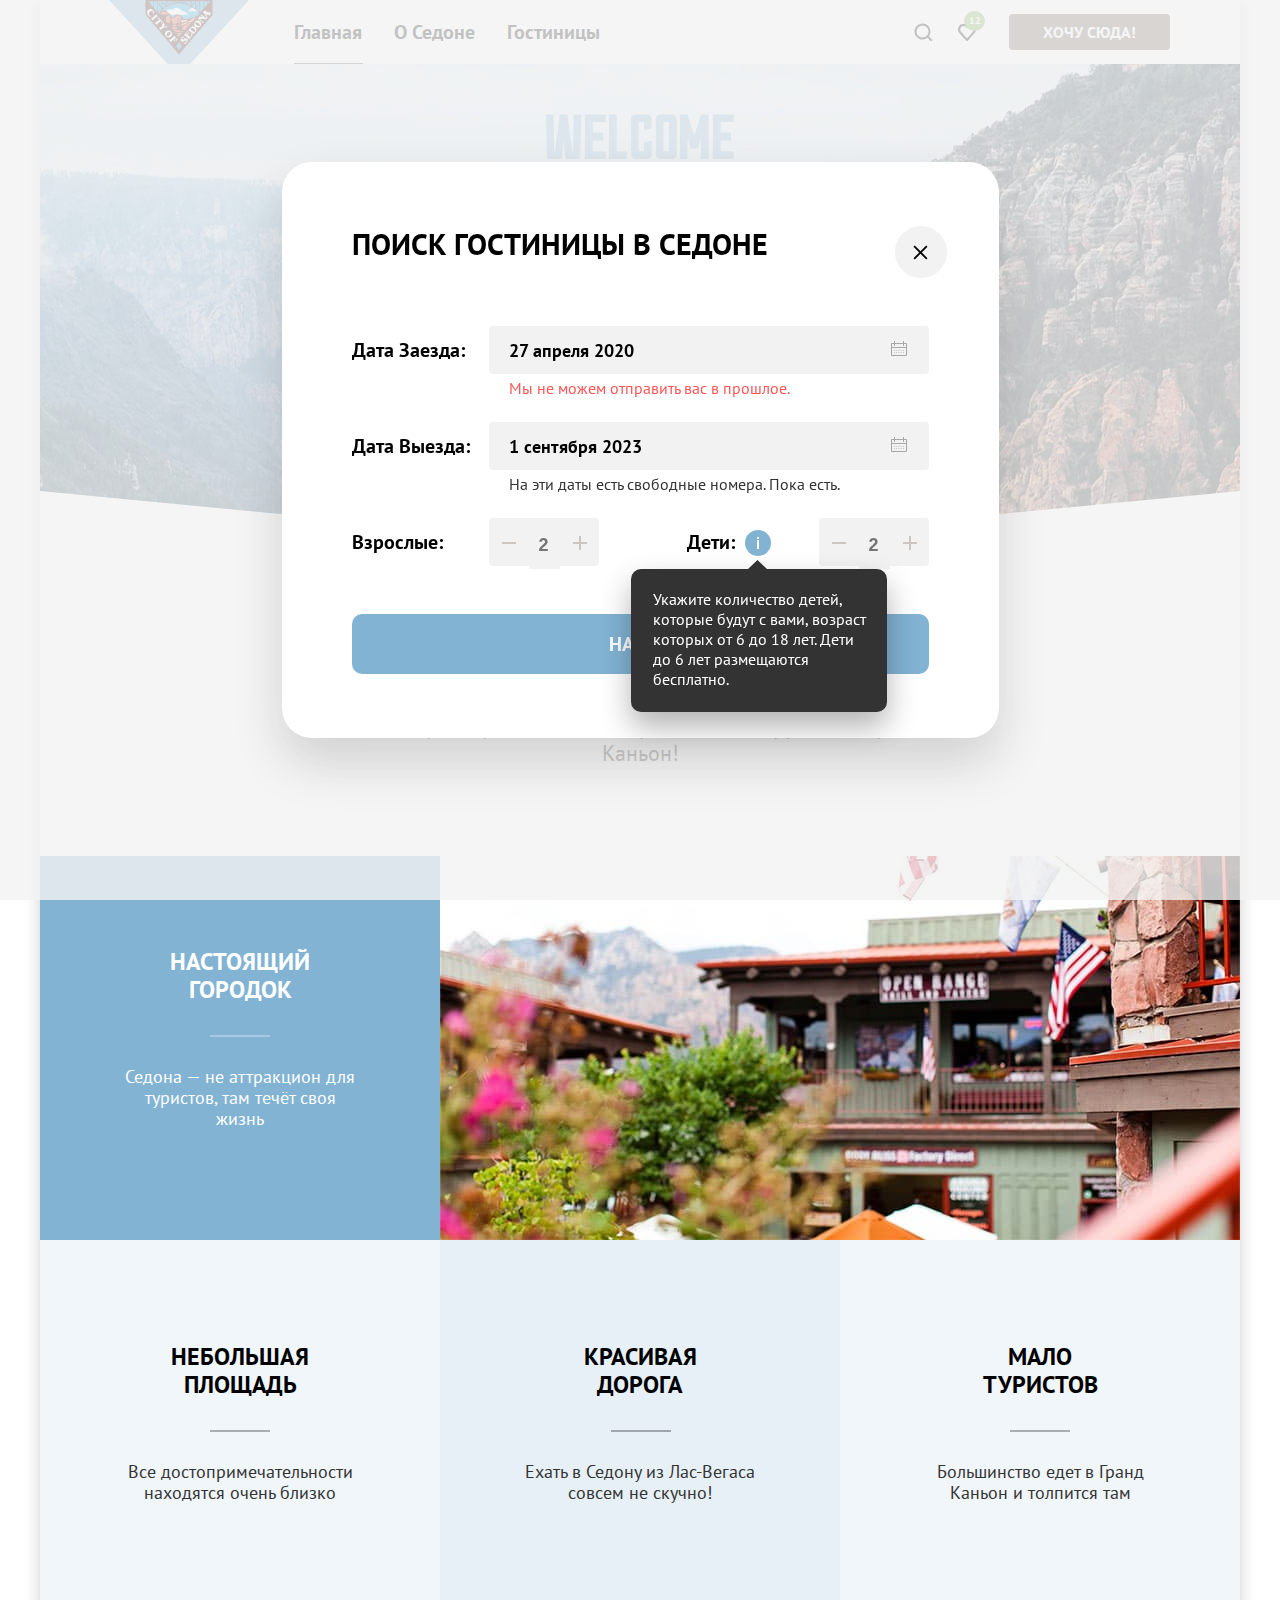
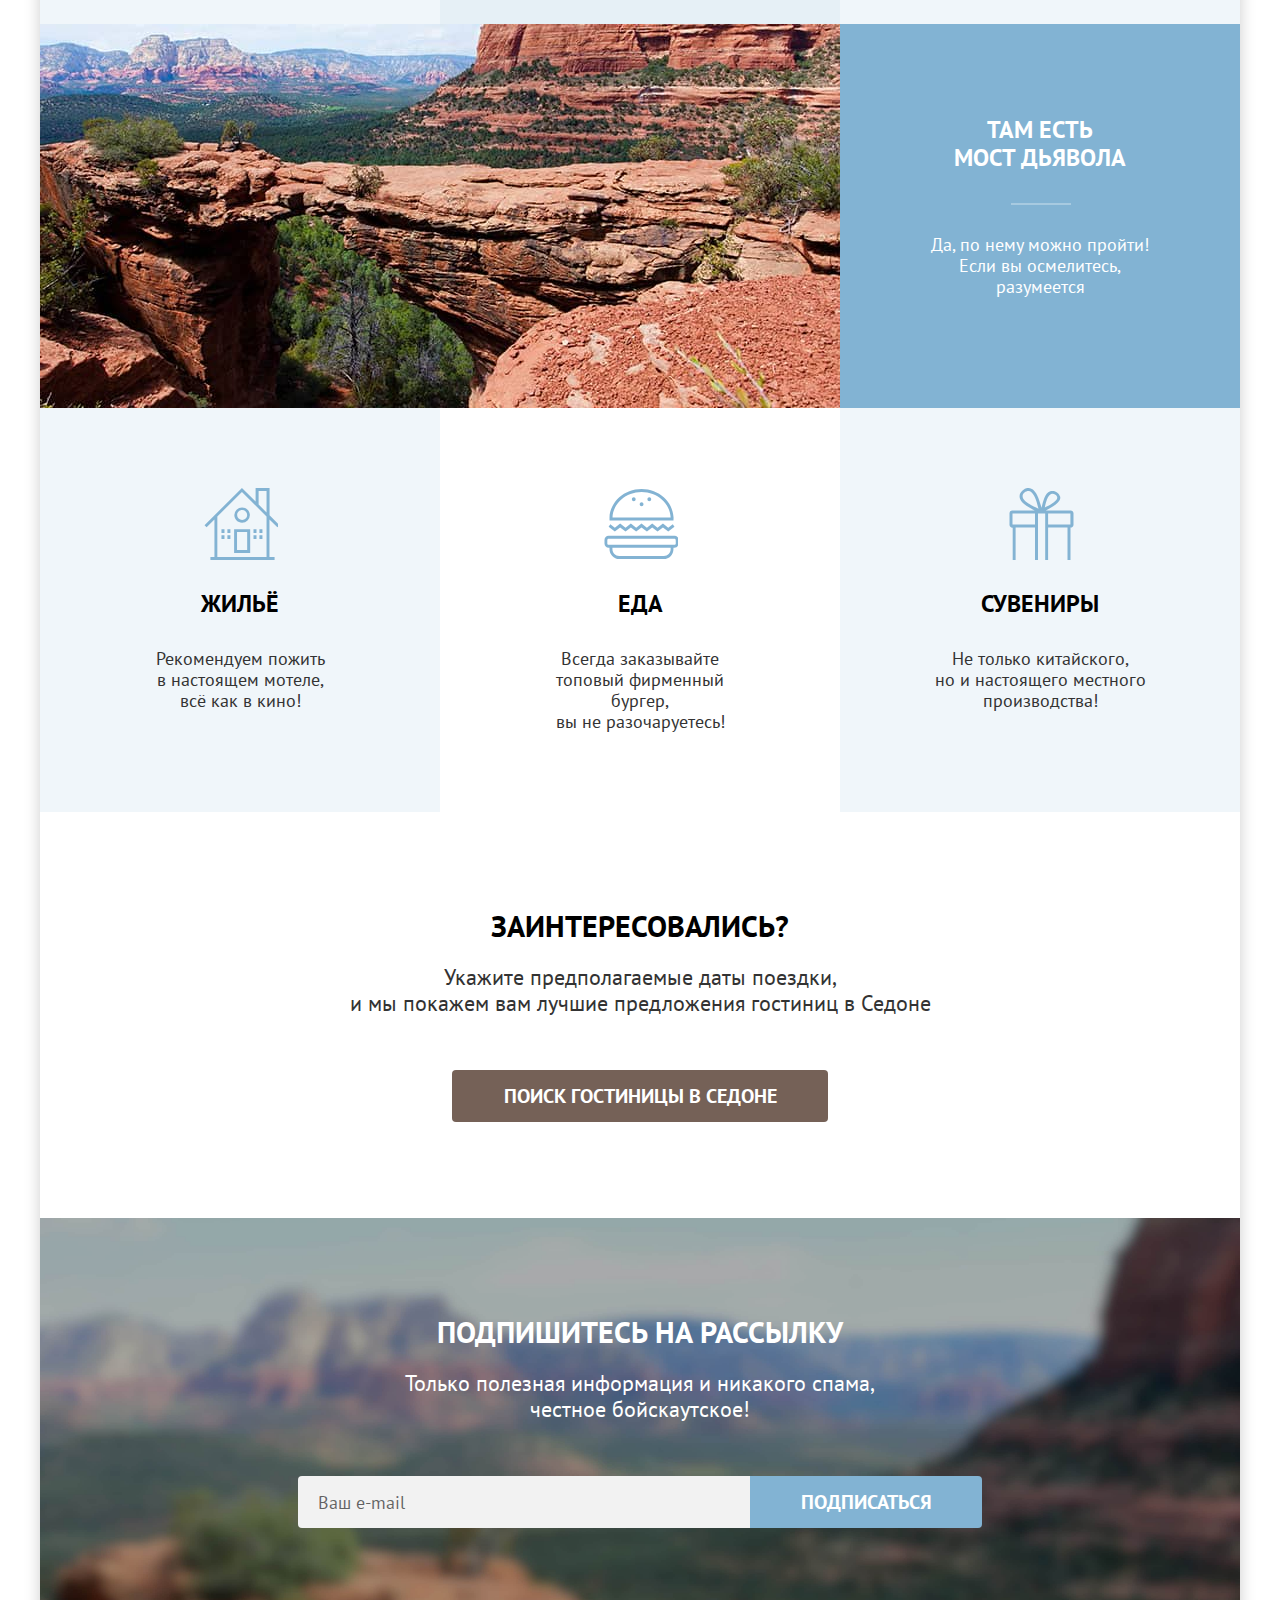
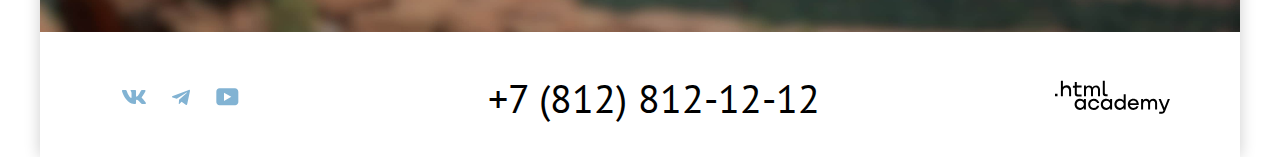
==== commit de885714: "доработка модального окна" ====
--- a/index.html
+++ b/index.html
@@ -255,6 +255,7 @@
                                 <span class="modal_input_norm">На эти даты есть свободные номера. Пока есть.</span>
                             </p>
                         </li>
+
                         <li class="modal_form_item modal_item_adults">
                             <label class="modal_label" for="adults"> Взрослые:</label>
                             <div class="number_container">
@@ -289,13 +290,33 @@
                                         </svg>
                                     </button>
                                     <span class="tooltip_text" role="tooltip" id="tooltip_label_date">Укажите количество
-                                        детей, которые
-                                        будут с вами, возраст которых от 6 до 18 лет. Дети до 6 лет размещаются
-                                        бесплатно.</span>
-                                </span>
-                            </span>
-                            <input class="modal_input" type="text" id="children" name="children">
-                        </li>
+                                        детей, которые будут с вами, возраст которых от 6 до 18 лет. Дети до 6 лет размещаются
+                                        бесплатно.
+                                    </span> <!--tooltip_text-->
+                                </span> <!--tooltip-->
+                            </span><!--tooltip-->
+
+                            <div class="number_container">
+                              <button class="number_button less_number_button" type="button">
+                                  <svg class="number_icon" aria-hidden="true" focusable="false" width="14" height="2"
+                                      viewBox="0 0 14 2" xmlns="http://www.w3.org/2000/svg">
+                                      <path d="M0 0L0 2L14 2V0L0 0Z" />
+                                  </svg>
+                                  <span class="visually_hidden"> Уменьшить количество детей. </span>
+                              </button>
+                              <input class="modal_number_input" type="text" id="children" name="children" placeholder="2">
+                              <button class="number_button more_number_button" type="button">
+                                  <svg class="number_icon" aria-hidden="true" focusable="false" width="14" height="14"
+                                      viewBox="0 0 14 14" xmlns="http://www.w3.org/2000/svg">
+                                      <path d="M14 6H8V0H6V6H0V8H6V14H8V8H14V6Z" />
+                                  </svg>
+                                  <span class="visually_hidden"> Увеличить кличество детей.</span>
+                              </button>
+                          </div>
+
+
+                        </li>
+
                         <li class="modal_form_item modal_item_button">
                             <button class=" button modal_button" type="submit">Найти</button>
                         </li>
--- a/styles/styles.css
+++ b/styles/styles.css
@@ -16,23 +16,27 @@
 
 html {
   height: 100%;
-  width: 1280px;
-}
+}
+
 body {
-  margin: o auto;
-  width: 1200px;
+  padding: 0;
+  margin: 0;
   min-height: 100%;
   font-family: "PT Sans", sans-serif;
   font-size: 18px;
   line-height: 21px;
   color: #000000;
   background-color: #FFFFFF;
+}
+
+.page_container {
+  width: 1200px;
+  margin: 0 auto;
+  display: flex;
+  flex-direction: column;
   box-shadow: 0 0 15px rgba(0, 0, 0, 0.2);
 }
-.page_container {
-  display: flex;
-  flex-direction: column;
-}
+
 .visually_hidden {
   position: absolute;
   width: 1px;
@@ -45,7 +49,9 @@
   clip: rect(0 0 0 0);
   overflow: hidden;
 }
+
 .button {
+  font-family: inherit;
   font-size: 16px;
   font-weight: 700;
   line-height: 20px;
@@ -59,17 +65,31 @@
   cursor: pointer;
 }
 
+.input {
+  font-family: inherit;
+}
+
 /* Pages */
 .navigation {
+  position: relative;
   display: flex;
   margin: 0 auto;
-  padding: 0 70px;
-}
+  padding: 0 70px 0 238px;
+}
+
+.navigation_logo_link {
+  position: absolute;
+  left: 69px;
+  top: 0;
+
+}
+
 .navigation_logo_image {
-  margin-right: 30px;
-  width: 138px;
-  height: 64px;
-}
+  display: block;
+  width: 140px;
+  height: 70px;
+}
+
 .navigation_list {
   display: flex;
   flex-wrap: wrap;
@@ -78,6 +98,7 @@
   padding: 0;
   list-style: none;
 }
+
 .navigation_link {
   position: relative;
   display: block;
@@ -90,39 +111,57 @@
   text-decoration: none;
   text-transform: capitalize;
 }
+
+.navigation_link_current_home::before {
+  position: absolute;
+  display: block;
+  left: 16px;
+  bottom: -1px;
+  margin: auto;
+  width: calc(100% - 1px - 16px * 2);
+  height: 0;
+  border: 1px solid #756257;
+  content: "";
+}
+
 .navigation_link_current::before {
   position: absolute;
   display: block;
-  left: 16px;
-  bottom: -6px;
+  left: 19px;
+  bottom: -1px;
   margin: auto;
-  width: calc(100% - 4px - 16px * 2);
+  width: calc(100% - 1px - 16px * 2);
   height: 0;
-  border: 2px solid #756257;
+  border: 1px solid #756257;
   content: "";
 }
+
 .navigation_user {
   max-width: 315px;
   margin-left: auto;
 }
+
 .navigation_user .navigation_link {
   min-width: 20px;
   min-height: 20px;
   padding: 22px 12px;
 }
-.navigation_user .navigation_item:first-child .navigation_link {
+
+.navigation_item:first-child .navigation_user_link {
   background-image: url("../image/icons/search_icon.svg");
   background-repeat: no-repeat;
   background-position: center;
   background-size: 20px 20px;
 }
-.navigation_user .navigation_item:last-child .navigation_link {
+
+.navigation_item:last-child .navigation_user_link {
   position: relative;
   background-image: url("../image/icons/heart_icon.svg");
   background-repeat: no-repeat;
   background-position: center;
   background-size: 20px 20px;
 }
+
 .navigation_button {
   padding: 8px 34px;
   margin-top: 14px;
@@ -134,6 +173,7 @@
   background-color: #756157;
   align-self: center;
 }
+
 .favourites {
   position: absolute;
   width: 11px;
@@ -157,6 +197,7 @@
 .navigation_button:focus {
   background: #615048;
 }
+
 .navigation_button:active {
   color: rgba(255, 255, 255, 0.3);
   background-color: #756157;
@@ -168,19 +209,23 @@
 .main_container {
   flex-grow: 1;
 }
+
 .main_page_container {
   width: 1200px;
   margin: 0 auto;
 }
-.welcom {
+
+.welcome {
+  position: relative;
   padding-bottom: 82px;
   padding-top: 50px;
   background-color: #E6E6FA;
-  background-image: url("../image/sedona_main_index_img.jpg");
-  background-repeat: no-repeat;
-  background-position: center top;
-  background-size: cover;
-}
+  background-image: url("../image/sedona_decor.svg"), url("../image/sedona_main_index_img.jpg");
+  background-repeat: no-repeat, no-repeat;
+  background-position: bottom center, center center;
+  box-sizing: border-box;
+}
+
 .welcome_to_sedona {
   display: block;
   margin: 0 auto;
@@ -190,6 +235,7 @@
 .advantages {
   padding-top: 69px;
 }
+
 .advantages_caption {
   width: 620px;
   margin: auto;
@@ -200,15 +246,18 @@
   text-align: center;
   text-transform: uppercase;
 }
+
 .advantages_caption_reasons {
   width: 651px;
   margin: auto;
   margin-bottom: 90px;
+  color: #333333;
   font-size: 22px;
   line-height: 26px;
   font-weight: 400;
   text-align: center;
 }
+
 .advantages_list {
   display: flex;
   justify-content: space-between;
@@ -217,32 +266,55 @@
   padding: 0;
   list-style: none;
 }
+
 .advantages_item {
-  color: #000000;
   background-color: rgba(131, 179, 211, 0.12);
   list-style: none;
 }
-.advantages_container {
-  display: flex;
-  justify-content: space-between;
-}
-.advantages_card_container {
-  box-sizing: border-box;
-  width: 400px;
-  padding: 92px 85px 111px;
-}
+
 .advantages_item_blue_card {
   width: 1200px;
-  color: #FFFFFF;
   background-color: #82B3D3;
 }
+
 .advantages_item_lightblue_card {
-  color: #000000;
   background-color: rgba(131, 179, 211, 0.2);
 }
+
+.advantages_container {
+  display: flex;
+  justify-content: space-between;
+}
+
+.advantages_card_container {
+  box-sizing: border-box;
+  width: 400px;
+  padding: 103px 85px 121px;
+}
+
+.advantages_container .advantages_card_container {
+  padding: 92px 85px 111px;
+}
+
+.advantages_wrapper {
+  display: flex;
+  flex-direction: column;
+  justify-content: center;
+  align-items: center;
+}
+
 .advantages_image {
   display: block;
 }
+
+.advantages_container_devils .advantages_image {
+  order: -1;
+}
+
+.advantages_container_devils .advantages_card_container {
+  order: 1;
+}
+
 .advantages_title {
   position: relative;
   padding: 0;
@@ -254,22 +326,53 @@
   text-transform: uppercase;
   text-align: center;
 }
+
+.advantages_item_blue_card .advantages_title {
+  color: #FFFFFF;
+}
+
 .advantages_title::before {
   position: absolute;
   left: 85px;
-  bottom: -30px;
+  bottom: -33px;
   width: 60px;
   height: 2px;
   background-color: rgba(0, 0, 0, 0.3);
   content: "";
 }
+
+.advantages_item_lightblue_card .advantages_title::before {
+  position: absolute;
+  left: 27px;
+  bottom: -33px;
+  width: 60px;
+  height: 2px;
+  background-color: rgba(0, 0, 0, 0.3);
+  content: "";
+}
+
+.advantages_container_devils .advantages_title::before {
+  position: absolute;
+  left: 57px;
+  bottom: -33px;
+  width: 60px;
+  height: 2px;
+  content: "";
+}
+
 .advantages_item_blue_card .advantages_title::before {
   background-color: rgba(255, 255, 255, 0.3);
 }
+
 .advantages_description {
+  color: #333333;
   padding: 0;
   margin: 0;
   text-align: center;
+}
+
+.advantages_item_blue_card .advantages_description {
+  color: #FFFFFF;
 }
 
 /*Services*/
@@ -283,25 +386,31 @@
   text-align: center;
   list-style: none;
 }
+
 .services_item {
   color: #000000;
   background-color: rgba(131, 179, 211, 0.12);
 }
+
 .services_card_container {
   box-sizing: border-box;
   width: 400px;
   padding: 80px 85px;
 }
+
 .services_item_white_card {
-  color: #000000;
   background-color: #FFFFFF;
 }
+
 .services_image {
   margin-bottom: 30px;
 }
+
 .services_title {
-  padding: 0;
-  margin: 0;
+  position: relative;
+  padding: 0;
+  margin: 0;
+  padding-top: 102px;
   margin-bottom: 30px;
   font-size: 24px;
   line-height: 28px;
@@ -309,22 +418,62 @@
   text-transform: uppercase;
   text-align: center;
 }
+
+.services_house .services_title::before {
+  position: absolute;
+  top: 0;
+  left: 78px;
+  content: "";
+  display: block;
+  width: 75px;
+  height: 72px;
+  background-image: url("../image/icons/house_icon.svg");
+  background-repeat: no-repeat;
+}
+
+.services_food .services_title::before {
+  position: absolute;
+  top: 0;
+  left: 78px;
+  content: "";
+  display: block;
+  width: 75px;
+  height: 72px;
+  background-image: url("../image/icons/food_icon.svg");
+  background-repeat: no-repeat;
+}
+
+.services_souvenirs .services_title::before {
+  position: absolute;
+  top: 0;
+  left: 78px;
+  content: "";
+  display: block;
+  width: 75px;
+  height: 72px;
+  background-image: url("../image/icons/souvenirs_icon.svg");
+  background-repeat: no-repeat;
+}
+
 .services_description {
   padding: 0;
   margin: 0;
+  color: #333333;
   text-align: center;
 }
 
 /*Search_hotel*/
 .search_hotel {
-  padding: 96px 304px;
-}
+  padding: 96px 304px 96px;
+}
+
 .search_hotel_container {
   display: flex;
   flex-direction: column;
   align-items: center;
   justify-content: center;
 }
+
 .search_hotel_title {
   margin: 0;
   margin-bottom: 20px;
@@ -334,15 +483,19 @@
   text-align: center;
   text-transform: uppercase;
 }
+
 .search_hotel_description {
   margin: 0;
   margin-bottom: 54px;
+  color: #333333;
   font-size: 22px;
   font-weight: 400;
   line-height: 26px;
   text-align: center;
 }
+
 .search_hotel_button {
+  width: 376px;
   padding: 8px 50px;
   font-size: 20px;
   line-height: 36px;
@@ -353,13 +506,16 @@
 .search_hotel_button:hover {
   background: #615048;
 }
+
 .search_hotel_button:focus {
   background: #615048;
 }
+
 .search_hotel_button:active {
   color: rgba(255, 255, 255, 0.3);
   background-color: #756157;
 }
+
 .search_hotel_button:disabled {
   background: #E5E5E5;
 }
@@ -372,6 +528,7 @@
   width: 1200px;
   margin: 0 auto;
 }
+
 .mailing {
   padding: 96px 258px 104px 258px;
   background-color: #E6E6FA;
@@ -380,12 +537,14 @@
   background-size: cover;
   color: #FFFFFF;
 }
+
 .mailing_container {
   display: flex;
   flex-direction: column;
   align-items: center;
   justify-content: center;
 }
+
 .mailing_title {
   margin: 0;
   margin-bottom: 20px;
@@ -395,6 +554,7 @@
   text-align: center;
   text-transform: uppercase;
 }
+
 .mailing_description {
   margin: 0;
   margin-bottom: 54px;
@@ -403,21 +563,26 @@
   line-height: 26px;
   text-align: center;
 }
+
 .mailng_form {
   display: flex;
 }
+
 .mailing_input {
   width: 452px;
   height: 52px;
-  padding: 20px 14px;
+  padding: 14px 20px;
   margin-right: 0;
+  font-family: inherit;
   font-size: 18px;
   line-height: 24px;
   box-sizing: border-box;
+  color: rgba(0, 0, 0, 0.6);
   background-color: #F2F2F2;
   border-radius: 4px 0 0 4px;
   border: none;
 }
+
 .mailing_button {
   width: 232px;
   padding: 8px 50px;
@@ -431,38 +596,48 @@
 
 /* Mailing_button Hover, Focus, Active*/
 .mailing_button:hover {
-  background: #68A2CA;
-}
+  background-color: #68A2CA;
+}
+
 .mailing_button:focus {
-  background: #68A2CA;
-}
+  background-color: #68A2CA;
+}
+
 .mailing_button:active {
-  background: #82B3D3;
+  background-color: #82B3D3;
   color: rgba(255, 255, 255, 0.3);
 }
+
 .mailing_button:disabled {
-  background: #E5E5E5;
+  background-color: #E5E5E5;
 }
 
 /*Social*/
 .footer_contacts_container {
   display: flex;
-  justify-content: space-between;
   align-items: center;
   padding: 40px 70px 30px 70px;
 }
+
+.social {
+  width: 142px;
+  margin-right: 41.5px;
+  padding-top: 5px;
+  padding-bottom: 5px;
+}
+
 .social_block {
   display: flex;
   flex-wrap: wrap;
-  width: 142;
-  max-width: 182px;
-}
+}
+
 .social_link {
   position: relative;
   width: 47px;
   height: 40px;
   margin-bottom: 5px;
 }
+
 .social_link_icon {
   position: absolute;
   top: 0;
@@ -474,22 +649,27 @@
 }
 
 /* Social_link_icon Hover, Focus, Active*/
-.social_link_icon:hover {
+.social_link:hover .social_link_icon {
   fill: #68A2CA;
 }
-.social_link_icon:focus {
+
+.social_link:focus .social_link_icon {
   fill: #68A2CA;
 }
-.social_link_icon:active {
+
+.social_link:active .social_link_icon {
   fill: rgba(104, 162, 202, 0.3);
 }
 
 /*Contacts*/
 .contacts {
-  width: 331px;
-  margin-right: 234px;
-  margin-left: 234px;
-}
+  display: flex;
+  justify-content: center;
+  width: 720px;
+  padding-top: 4px;
+  padding-bottom: 8px;
+}
+
 .contacts_address_phone {
   font-size: 40px;
   font-style: normal;
@@ -503,9 +683,11 @@
 .contacts_address_phone:hover {
   color: #756157;
 }
+
 .contacts_address_phone:focus {
   color: #756157;
 }
+
 .contacts_address_phone:active {
   color: rgba(117, 97, 87, 0.3);
 }
@@ -513,10 +695,14 @@
 /*Copyright*/
 .copyright {
   width: 115px;
-}
+  margin-left: 41.5px;
+  padding: 0.6px 0 5.5px;
+}
+
 .copyright_link {
   position: relative;
 }
+
 .copyright_link_icon {
   position: absolute;
   top: 0;
@@ -528,13 +714,15 @@
 }
 
 /* Copyright_link_icon Hover, Focus, Active*/
-.copyright_link_icon:hover {
+.copyright_link:hover .copyright_link_icon {
   fill: #756157;
 }
-.copyright_link_icon:focus {
+
+.copyright_link:focus .copyright_link_icon {
   fill: #756157;
 }
-.copyright_link_icon:active {
+
+.copyright_link:active .copyright_link_icon {
   fill: rgba(117, 97, 87, 0.3);
 }
 
@@ -548,6 +736,7 @@
   height: 100%;
   background-color: rgba(242, 242, 242, 0.8);
 }
+
 .modal {
   position: relative;
   width: 717px;
@@ -558,10 +747,11 @@
   box-shadow: 0 25px 50px rgba(0, 0, 0, 0.15);
   border-radius: 30px;
 }
+
 .modal_close_button {
   position: absolute;
   top: 64px;
-  right: 70px;
+  right: 52px;
   width: 52px;
   height: 52px;
   border-radius: 50%;
@@ -572,6 +762,22 @@
   background-position: center;
   cursor: pointer;
 }
+
+.modal_close_button:hover {
+  background-color: #E6E6E6;
+}
+
+.modal_close_button:focus {
+  border: 3px solid #83B3D3;
+  background-color: #E6E6E6;
+}
+
+.modal_close_button:active {
+  opacity: 0.3;
+  border: none;
+  background-color: #F2F2F2;
+}
+
 .modal_title {
   margin: 0;
   margin-bottom: 64px;
@@ -580,78 +786,321 @@
   line-height: 36px;
   text-transform: uppercase;
 }
+
 .modal_form_list {
   display: grid;
   grid-template-columns: 247px 242px;
   align-items: center;
-  gap: 48px 88px;
+  gap: 23px 88px;
   list-style: none;
   padding: 0;
   margin: 0;
 }
-.modal_form_item_arrival {
+
+.modal_item_arrival {
   grid-column: 1/-1;
-}
-.modal_form_item_departure {
+  position: relative;
+}
+
+.modal_item_departure {
   grid-column: 1/-1;
-}
-.modal_form_item_adults {
+  position: relative;
+}
+
+.modal_item_adults {
   grid-column: 1/2;
 }
-.modal_form_item_children {
+
+.modal_item_children {
   grid-column: 2/3;
 }
-.modal_form_item_button {
+
+.modal_item_button {
   grid-column: 1/-1;
 }
+
 .modal_form_item {
   display: flex;
   justify-content: space-between;
   align-items: center;
 }
+
 .modal_label {
   font-weight: 700;
   font-size: 20px;
   line-height: 24px;
   text-transform: capitalize;
-}
+  padding: 12px 0;
+  align-self: flex-start;
+}
+
+.modal_label_icon {
+  position: relative;
+  padding-right: 26px;
+}
+
+.modal_inputs_wrapper {
+  margin: 0;
+  display: flex;
+  flex-direction: column;
+  justify-content: flex-start;
+  align-items: flex-start;
+}
+
 .modal_input {
   width: 440px;
   height: 48px;
-  padding: 20px 12px;
+  padding: 12px 20px;
   box-sizing: border-box;
   background-color: #F2F2F2;
   border-radius: 4px;
   border: none;
-}
-.modal_form_item_children .modal_input,
-.modal_form_item_adults .modal_input {
+  font-family: inherit;
+  font-weight: 700;
+  font-size: 18px;
+  line-height: 24px;
+}
+
+.modal_item_departure::after {
+  position: absolute;
+  top: 25px;
+  right: 18px;
+  content: "";
+  transform: translateY(-50%);
+  display: block;
+  width: 20px;
+  height: 20px;
+  opacity: 0.3;
+  background-image: url("../image/icons/date_icon.svg");
+  background-repeat: no-repeat;
+}
+
+.modal_item_arrival::after {
+  position: absolute;
+  top: 25px;
+  right: 18px;
+  content: "";
+  transform: translateY(-50%);
+  display: block;
+  width: 20px;
+  height: 20px;
+  opacity: 0.3;
+  background-image: url("../image/icons/date_icon.svg");
+  background-repeat: no-repeat;
+}
+
+.modal_input_error {
+  color: #FF5757;
+  padding: 0 20px;
+  margin-top: 4px;
+  font-size: 16px;
+  line-height: 21px;
+}
+
+.modal_input_norm {
+  color: #333333;
+  padding: 0 20px;
+  margin-top: 4px;
+  font-size: 16px;
+  line-height: 21px;
+}
+
+.number_container {
+  position: relative;
   width: 110px;
-  margin-left: 46px;
-}
+  height: 48px;
+  padding: 14px 10px;
+  box-sizing: border-box;
+  border-radius: 4px;
+  background-color: #F2F2F2;
+  z-index: 0;
+}
+
+.less_number_button {
+  position: absolute;
+  left: 10px;
+  top: 5px;
+  width: 20px;
+  height: 20px;
+  padding: 9px 3px;
+  border: none;
+  background-color: #F2F2F2;
+  appearance: none;
+  z-index: 1;
+}
+
+.more_number_button {
+  position: absolute;
+  right: 9px;
+  bottom: 13px;
+  width: 20px;
+  height: 20px;
+  padding: 3px;
+  border: none;
+  background-color: #F2F2F2;
+  appearance: none;
+  z-index: 1;
+}
+
+.number_icon {
+  fill: #756157;
+  fill-opacity: 0.3;
+}
+
+.number_button:hover .number_icon,
+.number_button:focus .number_icon {
+  fill: #000000;
+}
+
+.number_button:focus {
+  outline: 3px solid #82B3D3;
+  border-radius: 4px;
+}
+
+.modal_number_input {
+  position: absolute;
+  top: 3px;
+  left: 40px;
+  width: 31px;
+  height: 48px;
+  padding: 14px 10px;
+  box-sizing: border-box;
+  border: none;
+  font-weight: 700;
+  font-size: 18px;
+  line-height: 20px;
+  background-color: #F2F2F2;
+  appearance: none;
+}
+
+.modal_number_input:placeholder-shown {
+  color: #000000;
+}
+
 .modal_button {
+  margin-top: 25px;
   width: 577px;
   height: 60px;
   font-size: 20px;
   font-weight: 700;
   line-height: 24px;
-  color: #FFFFFF;
   background-color: #82B3D3;
   border-radius: 10px;
   border: none;
-}
-.modal_container_close {
-   display:none;
-}
+  box-sizing: border-box;
+  padding: 18px 256px;
+}
+
+/*
+Modal_input, Modal_button Hover, Focus, Active*/
+
+.modal_input:placeholder-shown {
+  color: rgba (0, 0, 0, 0.6)
+}
+
+.modal_input:placeholder-shown:hover {
+  background-color: #E6E6E6;
+}
+
+.modal_input:placeholder-shown:focus {
+  background-color: #E6E6E6;
+  outline: 3px solid #83B3D3;
+}
+
+.modal_input:active {
+  background-color: #F2F2F2;
+  outline: 2px solid #000000;
+}
+
+.modal_button:hover {
+  background-color: #68A2CA;
+}
+
+.modal_button:focus {
+  background-color: #68A2CA;
+}
+
+.modal_button:active {
+  /*color: rgba (255, 255, 255, 0.3);*/
+}
+
+/*tooltip*/
+
+.tooltip {
+  position: absolute;
+  width: 26px;
+  height: 26px;
+  margin-left: 10px;
+}
+
+.tooltip_toggle {
+  border: none;
+  background-color: transparent;
+  padding: 0;
+  margin: 0;
+  display: block;
+}
+
+.tooltip_icon {
+  width: 100%;
+  height: 100%;
+  display: block;
+}
+
+.tooltip_text {
+  position: absolute;
+  top: 39px;
+  left: -114px;
+  display: block;
+  width: 256px;
+  min-height: 143px;
+  padding: 20px 18px 18px 22px;
+  box-sizing: border-box;
+  font-weight: 400;
+  font-size: 16px;
+  line-height: 20px;
+  color: #FFFFFF;
+  background-color: #333333;
+  ;
+  box-shadow: 0 15px 30px rgba(0, 0, 0, 0.3);
+  border-radius: 10px;
+  z-index: 1;
+  text-align: left;
+  text-transform: none;
+  /*display: none;*/
+}
+
+.tooltip_toggle:hover + .tooltip_text,
+.tooltip_toggle:focus + .tooltip_text {
+  display: block;
+}
+
+.tooltip_text::after {
+  position: absolute;
+  left: 117.5px;
+  top: -9px;
+  display: block;
+  width: 19px;
+  height: 9px;
+  background-image: url("../image/icons/tooltip_icon.svg");
+  background-repeat: no-repeat;
+  background-position: center ;
+  content: "";
+}
+
+/*.modal_container_close {
+  display: none;
+}*/
 
 /*Main_inner*/
 .inner_header {
   padding: 35px 70px 70px;
-  background-color: #82B3D3;
+  background-color: #E6E6FA;
   background-image: url("../image/sedona_inner_main_header.jpg");
   background-repeat: no-repeat;
   background-size: cover;
 }
+
 .inner_header_title {
   margin: 0;
   margin-bottom: 8px;
@@ -659,7 +1108,7 @@
   font-weight: 700;
   line-height: 78px;
   text-align: left;
-  color: #2F4250;
+  color: #FFFFFF;
 }
 
 /* Breadcrumbs */
@@ -672,13 +1121,20 @@
   font-size: 16px;
   list-style: none;
 }
+
 .breadcrumbs_item {
-  margin-right: 28px;
-}
-.breadcrumbs_link {
+  margin-right: 10px;
+}
+
+.breadcrumbs_link:not(.breadcrumbs_item:first-child .breadcrumbs_link) {
   color: inherit;
   padding: 0;
-}
+  padding-left: 18px;
+  background-image: url("../image/icons/arrov_breadcrumbs_icon.svg");
+  background-repeat: no-repeat;
+  background-position: left 0 center;
+}
+
 .breadcrumbs_item:first-child .breadcrumbs_link {
   display: block;
   position: relative;
@@ -687,6 +1143,7 @@
   padding: 0 0 2px;
   align-self: center;
 }
+
 .breadcrumbs_link_home {
   position: absolute;
   margin: 3.5px 5.5px 0.5px;
@@ -697,9 +1154,11 @@
 .breadcrumbs_link:hover {
   color: rgba(255, 255, 255, 0.6);
 }
+
 .breadcrumbs_link:focus {
   color: #FFFFFF;
 }
+
 .breadcrumbs_link:active {
   color: rgba(255, 255, 255, 0.3);
 }
@@ -707,45 +1166,58 @@
 /*Filters*/
 .filter_hotels_form {
   display: grid;
-  grid-template-columns: 151px 70px 151px 140px 288px 70px 191px;
+  grid-template-columns: 150.4px 70px 150.4px 140px 288px 70px 191px;
   color: #FFFFFF;
-}
+  align-items: start;
+}
+
 .filter_infrastructure {
   grid-column: 1/2;
   margin: 0;
   padding: 0;
   border: none;
 }
+
 .filter_housing {
   grid-column: 3/4;
   margin: 0;
   padding: 0;
   border: none;
 }
+
 .filter_infrastructure_list,
 .filter_housing_list {
   list-style: none;
   padding: 0;
   margin: 0;
 }
+
 .filter_infrastructure_item:not(:last-child),
 .filter_housing_item:not(:last-child) {
   margin-bottom: 16px;
 }
+
 .filter_title {
   font-size: 20px;
   line-height: 24px;
   font-weight: 700;
   text-align: left;
   text-transform: capitalize;
-  margin-bottom: 32px;
-}
+  margin-bottom: 33px;
+  padding: 0;
+}
+
 /*Mark*/
 .control {
   position: relative;
   display: block;
   padding-left: 36px;
 }
+
+.control:hover {
+  opacity: 0.6;
+}
+
 .control_mark {
   position: absolute;
   left: 0;
@@ -755,12 +1227,10 @@
   background-color: #FFFFFF;
   border-radius: 4px;
 }
-.control:focus .control_mark {
-  border: 3px solid #83B3D3;
-}
-.control_input[type="checkbox"]:checked + .control_mark::before {
-  position: absolute;
-  top: 5px;
+
+.control_input[type="checkbox"]:checked+.control_mark::before {
+  position: absolute;
+  top: 7px;
   left: 5px;
   width: 12px;
   height: 10px;
@@ -769,11 +1239,13 @@
   background-position: center;
   content: "";
 }
+
 /*Radio*/
-.control_input[type="radio"] + .control_mark {
+.control_input[type="radio"]+.control_mark {
   border-radius: 50%;
 }
-.control_input[type="radio"]:checked + .control_mark::before {
+
+.control_input[type="radio"]:checked+.control_mark::before {
   position: absolute;
   top: 5px;
   left: 5px;
@@ -784,11 +1256,16 @@
   content: "";
 }
 
+.control_input:focus+.control_mark {
+  outline: 3px solid #83B3D3;
+}
+
 /*Label*/
 .control_label {
   line-height: 23px;
   text-align: left;
 }
+
 /*range_bar*/
 .filter_price {
   grid-column: 5/6;
@@ -796,17 +1273,24 @@
   border: none;
   margin: 0;
 }
+
 .range_scale {
   position: relative;
-  height: 4px;
-  /*opacity: 0.3;*/
+  width: 287px;
+  height: 2px;
+  background-color: rgba(255, 255, 255, 0.3);
+}
+
+.range_bar {
+  position: absolute;
+  top: 0;
+  left: 0;
+  width: 228px;
+  height: 2px;
   background-color: #FFFFFF;
-}
-.range_bar {
-  position: absolute;
-  height: 4px;
-  background-color: #FFFFFF;
-}
+  z-index: 1;
+}
+
 .range_toggle {
   position: absolute;
   width: 20px;
@@ -816,36 +1300,64 @@
   border: none;
   cursor: pointer;
 }
+
 .toggle_min {
-  top:-10px;
+  top: -10px;
   left: 0;
 }
+
 .toggle_max {
-  top:-10px;
+  top: -10px;
   right: 0;
 }
+
 .range_toggle:hover {
   box-shadow: 0 4px 10px rgba(0, 0, 0, 0.25);
 }
+
 .range_toggle:focus {
-  border: 3px solid #83B3D3;
+  outline: 3px solid #83B3D3;
   box-shadow: 0 4px 10px rgba(0, 0, 0, 0.25);
 }
+
 .range_toggle:active {
   border: 2px solid #83B3D3;
   box-shadow: 0 7px 15px rgba(0, 0, 0, 0.4);
 }
+
 .range_inputs_container {
+  position: relative;
   display: flex;
   justify-content: center;
-}
-.range_label {
-  display: flex ;
-
-}
+  margin-bottom: 44px;
+}
+
+.range_inputs_container::before {
+  content: "до";
+  position: absolute;
+  top: 24px;
+  right: 20px;
+  transform: translateY(-50%);
+  font-family: inherit;
+  font-size: 18px;
+  line-height: 24px;
+  color: rgba(0, 0, 0, 0.3);
+}
+
+.range_inputs_container::after {
+  content: "от";
+  position: absolute;
+  top: 24px;
+  right: 165px;
+  transform: translateY(-50%);
+  font-family: inherit;
+  font-size: 18px;
+  line-height: 24px;
+  color: rgba(0, 0, 0, 0.3);
+}
+
 .range_input {
   width: 143px;
-  margin-bottom: 36px;
   padding: 12px 20px;
   font-family: inherit;
   font-weight: 700;
@@ -856,17 +1368,44 @@
   box-sizing: border-box;
   appearance: textfield;
 }
+
+.range_input:first-child {
+  margin-right: 2px;
+  border-radius: 4px 0 0 4px;
+}
+
+.range_input:not(:first-child) {
+  border-radius: 0 4px 4px 0;
+}
+
 .range-input::-webkit-outer-spin-button,
 .range-input::-webkit-inner-spin-button {
   appearance: none;
   margin: 0;
 }
 
+/*Range_input Hover, Focus, Active*/
+
+.range_input:hover {
+  background-color: #E6E6E6;
+}
+
+.range_input:focus {
+  background-color: #E6E6E6;
+  outline: 3px solid #83B3D3;
+}
+
+.range_input:active {
+  background-color: #F2F2F2;
+  outline: 2px solid #000000;
+}
+
 /*Fieldset_button_container*/
 .fieldset_button_container {
   grid-column: 7/8;
   margin: 0;
 }
+
 .fieldset_button {
   width: 191px;
   background-color: #82B3D3;
@@ -878,35 +1417,42 @@
 
 /* Fieldset_button Hover, Focus, Active*/
 .fieldset_button:hover {
-  background: #68A2CA;
-}
+  background-color: #68A2CA;
+}
+
 .fieldset_button:focus {
-  background: #68A2CA;
-}
+  background-color: #68A2CA;
+}
+
 .fieldset_button:active {
-  background: #82B3D3;
+  background-color: #82B3D3;
   color: rgba(255, 255, 255, 0.3);
 }
+
 .fieldset_button:disabled {
-  background: #E5E5E5;
+  background-color: #E5E5E5;
 }
 
 /* Fieldset_button_reset Hover, Focus, Active*/
 .fieldset_button_reset {
   width: 191px;
+  padding: 8px 57px;
+  box-sizing: border-box;
   background-color: transparent;
-  padding: 8px 57px;
-  box-sizing: border-box;
-}
+}
+
 .fieldset_button_reset:hover {
-  opacity: 0.6;
-}
+  color: rgba(255, 255, 255, 0.6);
+}
+
 .fieldset_button_reset:focus {
-  border: 3px solid #83B3D3;
-}
+  outline: 3px solid #83B3D3;
+}
+
 .fieldset_button_reset:active {
   color: rgba(255, 255, 255, 0.3);
 }
+
 .fieldset_button_reset:disabled {
   opacity: 0.1;
 }
@@ -923,45 +1469,61 @@
   align-items: center;
   margin-bottom: 40px;
 }
+
 .found_hotels_title {
-  margin: 0;
-  margin-right: 192px;
+  width: 338px;
+  margin: 0;
   font-size: 30px;
   font-weight: 700;
   line-height: 36px;
   text-align: left;
   text-transform: uppercase;
-}
+  vertical-align: top;
+}
+
+.number_hotels {
+  margin-left: 8px;
+}
+
 /*select_control */
+
 .select_control {
   position: relative;
   width: 292px;
   height: 49px;
+  margin-left: auto;
   margin-right: 70px;
-  padding: 14px 20px;
+  padding: 11px 17px;
   box-sizing: border-box;
   font-family: inherit;
   font-size: 18px;
   line-height: 21px;
+  vertical-align: top;
   border: 2px solid #E5E5E5;
   border-radius: 4px;
-  background-image: url("../image/icons/Arrov_select_icon.png");
+  background-color: #FFFFFF;
+  background-image: url("../image/icons/arrov_select_icon.svg");
   background-repeat: no-repeat;
-  background-position: right 21px center;
+  background-position: right 19px center;
   appearance: none;
 }
+
 .select_control:hover {
-  border: 2px solid #68A2CA;
-}
+  outline: 2px solid #68A2CA;
+}
+
 .select_control:focus {
-  border: 2px solid #68A2CA;
-}
+  outline: 2px solid #68A2CA;
+}
+
 .select_control:active {
-  border: 2px solid #3F5E72;
-}
+  outline: 2px solid #3F5E72;
+}
+
 .select_control:disabled {
-  border: 2px solid rgba(0, 0, 0, 0.3);
-  color: rgba(0, 0, 0, 0.3);;
+  outline: 2px solid rgba(0, 0, 0, 0.3);
+  color: rgba(0, 0, 0, 0.3);
+  ;
 }
 
 
@@ -969,25 +1531,31 @@
 .catalog_view_block {
   display: flex;
 }
+
 .view_toggle {
   width: 48px;
   height: 48px;
   margin-right: 8px;
   border: 2px solid #E5E5E5;
   border-radius: 4px;
+  box-sizing: border-box;
   background-position: center;
   background-repeat: no-repeat;
   background-size: 16px 14px;
 }
+
 .view_toggle_сurrent {
   border: 2px solid #000000;
 }
+
 .view_toggle:nth-child(1) {
   background-image: url("../image/icons/cards_icon.svg")
 }
+
 .view_toggle:nth-child(2) {
   background-image: url("../image/icons/computer_icon.svg")
 }
+
 .view_toggle:nth-child(3) {
   background-image: url(../image/icons/list_icon.svg);
   margin-right: 0;
@@ -995,16 +1563,19 @@
 
 /* View_toggle Hover, Focus, Active*/
 .view_toggle:hover {
-  border: 2px solid #000000;
-}
+  outline: 2px solid #000000;
+}
+
 .view_toggle:focus {
-  border: 2px solid #68A2CA;
-}
+  outline: 2px solid #68A2CA;
+}
+
 .view_toggle:active {
-  border: 2px solid #000000;
+  outline: 2px solid #000000;
 }
 
 /*Hotel_cards*/
+
 .hotel_cards_list {
   display: grid;
   grid-template-columns: 340px 340px 340px;
@@ -1016,19 +1587,27 @@
   list-style: none;
   border-bottom: 1px solid #E6E6E6;
 }
+
 .hotel_cards_item {
   display: flex;
   flex-direction: column;
-  padding: 20px;
+  padding: 19px;
   border: 1px solid #E6E6E6;
   border-radius: 4px;
 }
+
 .hotel_cards_content {
   display: grid;
   grid-template-columns: 140px 140px;
-  grid-template-rows: auto 37px 37px;
   gap: 16px 20px;
-}
+  color: #333333;
+  align-items: center;
+}
+
+.hotel_cards_link {
+  text-decoration: none;
+}
+
 .hotel_cards_title {
   margin: 0;
   margin-bottom: 16px;
@@ -1038,34 +1617,43 @@
   text-align: left;
   color: #000000;
 }
-.hotel_cards_link {
+
+.hotel_cards_img {
+  display: block;
   margin-bottom: 16px;
-  text-decoration: none;
-}
+}
+
 .hotel_cards_description {
   margin: 0;
   text-align: left;
   font-size: 18px;
   line-height: 21px;
 }
+
 .hotel_cards_price {
+  font-weight: 400;
   text-align: right;
   font-size: 18px;
   line-height: 21px;
 }
+
 .button_more_detailed {
   background-color: #756157;
   align-self: center;
+  width: 140px;
+  box-sizing: border-box;
   padding: 8px 26px;
 }
 
 /* Button_more_detailed Hover, Focus, Active*/
 .button_more_detailed:hover {
-  background: #615048;
-}
+  background-color: #615048;
+}
+
 .button_more_detailed:focus {
-  background: #615048;
-}
+  background-color: #615048;
+}
+
 .button_more_detailed:active {
   color: rgba(255, 255, 255, 0.3);
   background-color: #756157;
@@ -1073,53 +1661,86 @@
 
 /* Button_favorite Hover, Focus, Active*/
 .button_favorite {
+  width: 140px;
+  box-sizing: border-box;
   background-color: #82B3D3;
-}
+  padding: 8px 20px;
+}
+
 .button_favorite:hover {
-  background: #68A2CA;
-}
+  background-color: #68A2CA;
+}
+
 .button_favorite:focus {
-  background: #68A2CA;
-}
+  background-color: #68A2CA;
+}
+
 .button_favorite:active {
-  background: #82B3D3;
+  background-color: #82B3D3;
   color: rgba(255, 255, 255, 0.3);
 }
+
 .button_favorite:disabled {
-  background: #E5E5E5;
+  background-color: #E5E5E5;
 }
 
 .button_favorite_green {
   background-color: #7DB54F;
-}
+  padding: 8px 18px;
+}
+
 .button_favorite_green:hover {
   background-color: #6C9E42;
 }
+
 .button_favorite_green:focus {
   background-color: #6C9E42;
 }
+
 .button_favorite_green:active {
   background-color: #7DB54F;
   color: rgba(255, 255, 255, 0.3);
 }
+
 .button_favorite_green:disabled {
-  background: #E5E5E5;
+  background-color: #E5E5E5;
 }
 
 /*Rating*/
 .rating_star {
   margin: 0;
-  align-self: center;
-}
-.four_rating_star {
-  width: 90px;
+  height: 17px;
+  padding-top: 10px;
+  padding-bottom: 10px;
+  box-sizing: border-box;
   background-image: url("../image/icons/star_icon.svg");
   background-repeat: space;
-  background-size: 18px 17px;
-}
+  background-position: 0 0;
+}
+
+.one_rating_star {
+  width: 18px;
+}
+
+.four_rating_star {
+  width: 89px;
+}
+
+.three_rating_star {
+  width: 65px;
+}
+
+.two_rating_star {
+  width: 41px;
+}
+
+.five_rating_star {
+  width: 106px;
+}
+
 .rating {
   margin: 0;
-  padding: 8px 22px;
+  padding: 9px 22px 8px 23px;
   align-self: center;
   font-size: 16px;
   font-weight: 400;
@@ -1137,9 +1758,11 @@
   padding: 0;
   margin: 0;
 }
+
 .pagination_item:not(:last-child) {
   margin-right: 8px;
 }
+
 .pagination_link {
   display: block;
   box-sizing: border-box;
@@ -1155,15 +1778,19 @@
   text-decoration: none;
   border-radius: 4px;
 }
-.pagination_link:nth-last-child(1) {
+
+.pagination_link_ten {
   padding: 12px 18px 12px 18px;
 }
+
 .pagination-current {
-  padding: 16px 22px 18px 22px;
+  padding: 11px 23.5px 12.7px;
   color: #000000;
   background-color: #F2F2F2;
 }
+
 .pagination_still {
+  padding: 16px 21.5px 18px;
   font-size: 22px;
   line-height: 26px;
   color: #000000;
@@ -1173,12 +1800,14 @@
 /* Pagination_link Hover, Focus, Active*/
 .pagination_link:hover {
   background-color: #68A2CA;
-  border: 1px solid #82B3D3;
-}
+  outline: 1px solid #82B3D3;
+}
+
 .pagination_link:focus {
   background-color: #68A2CA;
-  border: 1px solid #82B3D3;
-}
+  outline: 1px solid #82B3D3;
+}
+
 .pagination_link:active {
   color: rgba(255, 255, 255, 0.3);
   background-color: #82B3D3
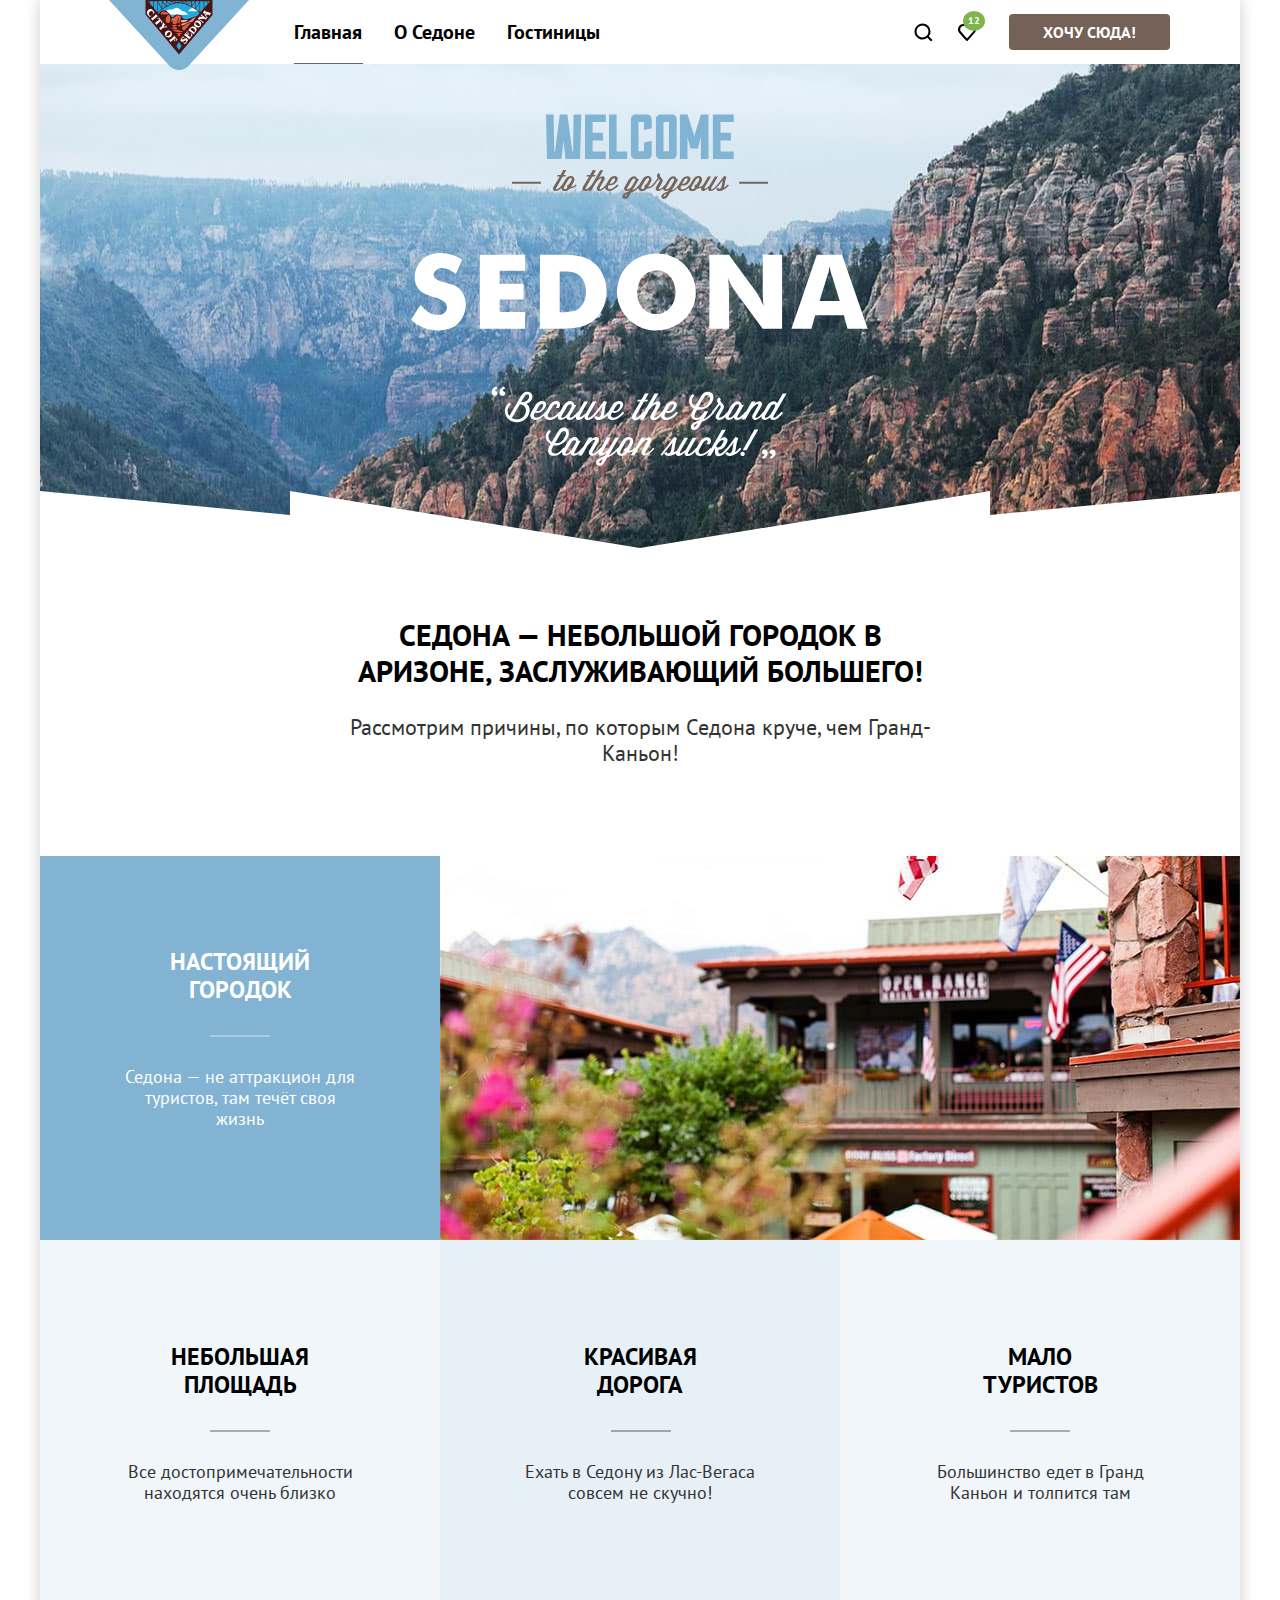
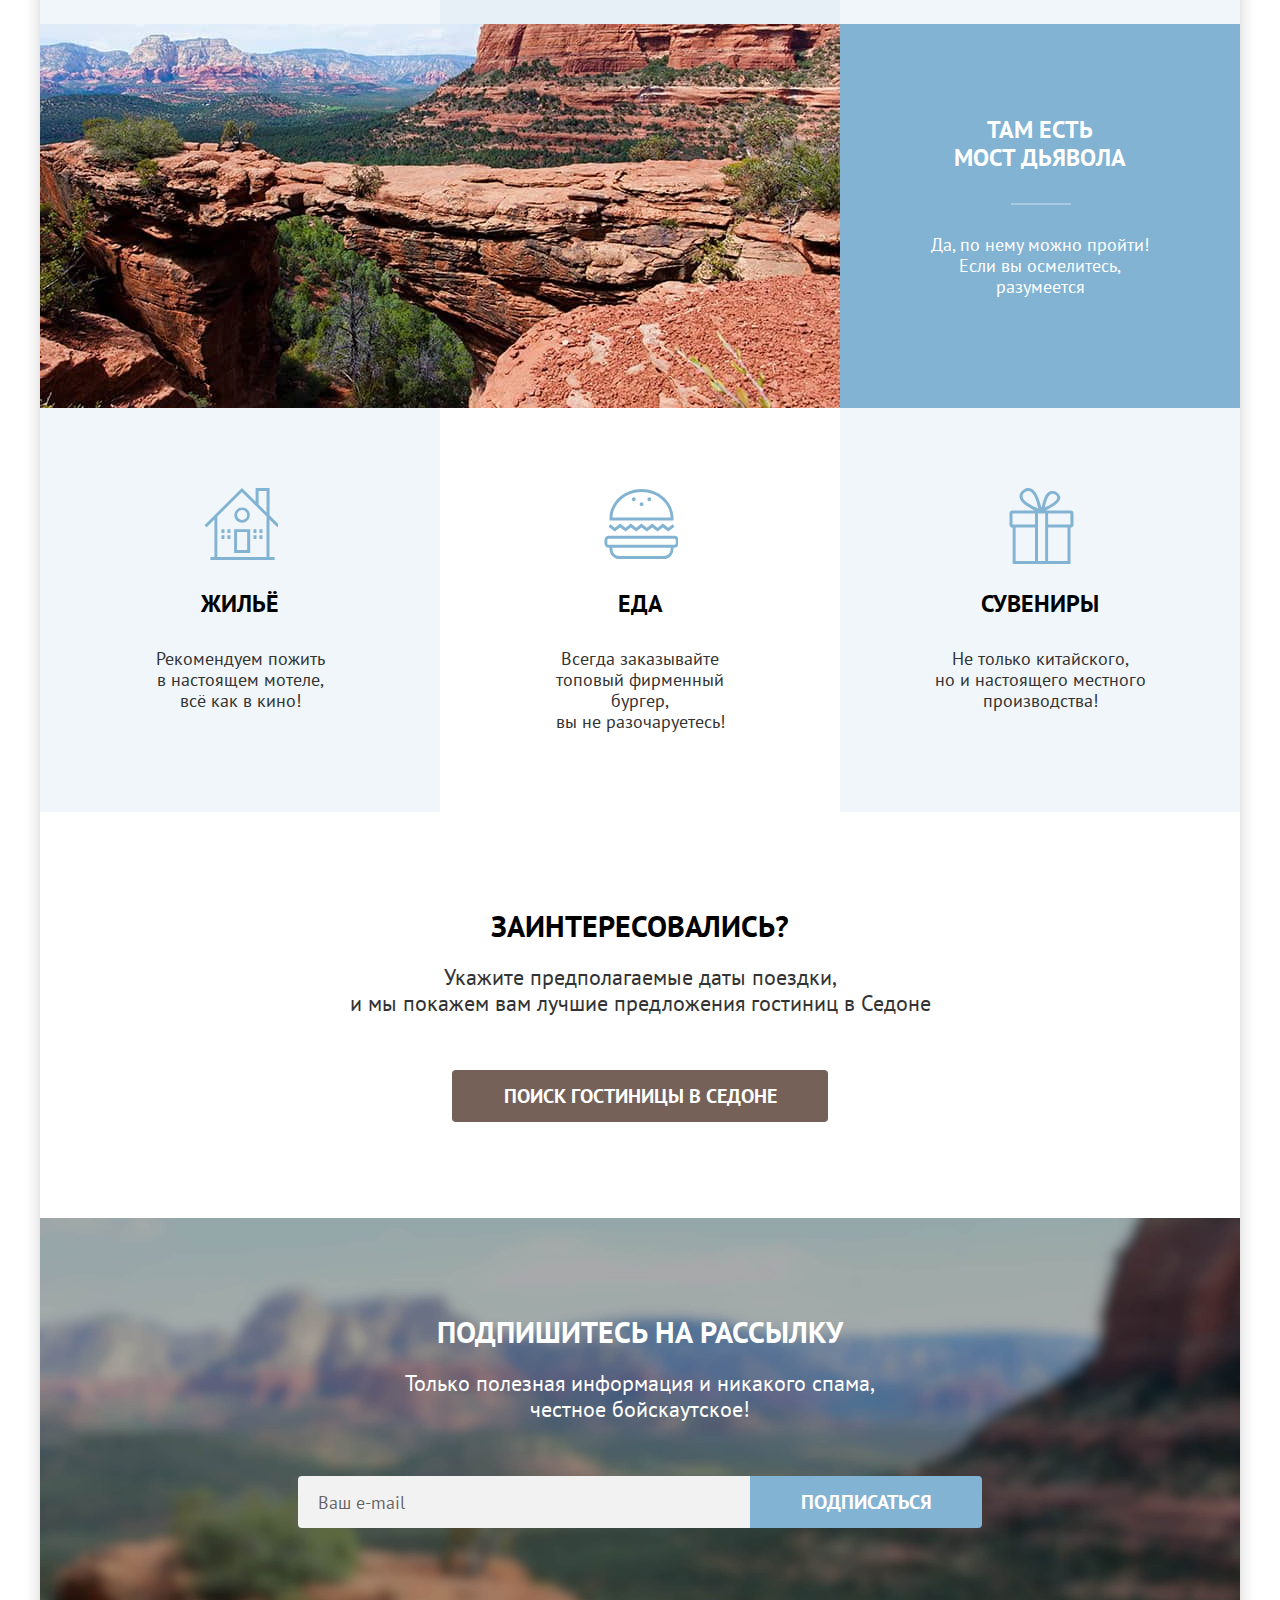
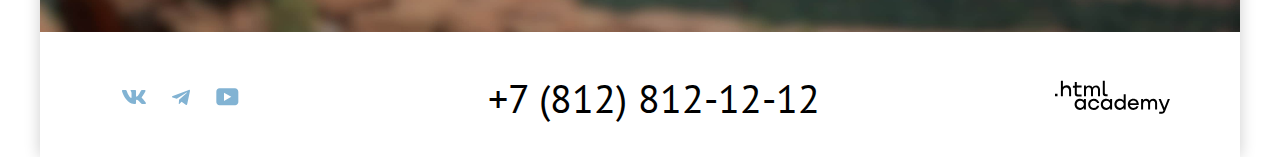
==== commit 6f4f9230: "доработка проекта" ====
--- a/index.html
+++ b/index.html
@@ -30,12 +30,12 @@
 
                 <ul class="navigation_list navigation_user">
                     <li class="navigation_item">
-                        <a class="navigation_link navigation_user_link" href="#">
+                        <a class="navigation_link navigation_user_link_search" href="#">
                             <span class="visually_hidden">Поиск.</span>
                         </a>
                     </li>
                     <li class="navigation_item">
-                        <a class="navigation_link navigation_user_link" href="#">
+                        <a class="navigation_link navigation_user_link_favorite" href="#">
                             <span class="visually_hidden"> Избранное.</span>
                             <span class="favourites">12</span>
                         </a>
@@ -242,7 +242,7 @@
                         <li class="modal_form_item modal_item_arrival">
                             <label class="modal_label" for="arrival"> Дата заезда:</label>
                             <p class="modal_inputs_wrapper">
-                                <input class="modal_input modal_input_date" type="text" id="arrival" name="arrival"
+                                <input class="modal_input" type="text" id="arrival" name="arrival"
                                     value="27 апреля 2020" placeholder="Укажите дату">
                                 <span class="modal_input_error">Мы не можем отправить вас в прошлое.</span>
                             </p>
@@ -250,7 +250,7 @@
                         <li class="modal_form_item modal_item_departure">
                             <label class="modal_label" for="departure"> Дата выезда:</label>
                             <p class="modal_inputs_wrapper">
-                                <input class="modal_input modal_input_date" type="text" id="departure" name="departure"
+                                <input class="modal_input" type="text" id="departure" name="departure"
                                     value="1 сентября 2023" placeholder="Укажите дату">
                                 <span class="modal_input_norm">На эти даты есть свободные номера. Пока есть.</span>
                             </p>
@@ -313,8 +313,6 @@
                                   <span class="visually_hidden"> Увеличить кличество детей.</span>
                               </button>
                           </div>
-
-
                         </li>
 
                         <li class="modal_form_item modal_item_button">
--- a/styles/styles.css
+++ b/styles/styles.css
@@ -19,6 +19,7 @@
 }
 
 body {
+  min-width: 1200px;
   padding: 0;
   margin: 0;
   min-height: 100%;
@@ -81,7 +82,7 @@
   position: absolute;
   left: 69px;
   top: 0;
-
+  z-index: 1;
 }
 
 .navigation_logo_image {
@@ -147,14 +148,14 @@
   padding: 22px 12px;
 }
 
-.navigation_item:first-child .navigation_user_link {
+.navigation_user_link_search {
   background-image: url("../image/icons/search_icon.svg");
   background-repeat: no-repeat;
   background-position: center;
   background-size: 20px 20px;
 }
 
-.navigation_item:last-child .navigation_user_link {
+.navigation_user_link_favorite {
   position: relative;
   background-image: url("../image/icons/heart_icon.svg");
   background-repeat: no-repeat;
@@ -176,8 +177,9 @@
 
 .favourites {
   position: absolute;
-  width: 11px;
-  height: 10px;
+  display: block;
+  min-width: 11px;
+  min-height: 10px;
   right: 4px;
   top: 11px;
   padding: 5px 5px;
@@ -450,7 +452,7 @@
   content: "";
   display: block;
   width: 75px;
-  height: 72px;
+  height: 79px;
   background-image: url("../image/icons/souvenirs_icon.svg");
   background-repeat: no-repeat;
 }
@@ -799,12 +801,10 @@
 
 .modal_item_arrival {
   grid-column: 1/-1;
-  position: relative;
 }
 
 .modal_item_departure {
   grid-column: 1/-1;
-  position: relative;
 }
 
 .modal_item_adults {
@@ -848,45 +848,22 @@
 }
 
 .modal_input {
+  position: relative;
   width: 440px;
   height: 48px;
-  padding: 12px 20px;
-  box-sizing: border-box;
-  background-color: #F2F2F2;
+  padding: 12px 34px 12px 20px;
+  box-sizing: border-box;
   border-radius: 4px;
   border: none;
   font-family: inherit;
   font-weight: 700;
   font-size: 18px;
   line-height: 24px;
-}
-
-.modal_item_departure::after {
-  position: absolute;
-  top: 25px;
-  right: 18px;
-  content: "";
-  transform: translateY(-50%);
-  display: block;
-  width: 20px;
-  height: 20px;
-  opacity: 0.3;
+  background-color: #F2F2F2;
   background-image: url("../image/icons/date_icon.svg");
   background-repeat: no-repeat;
-}
-
-.modal_item_arrival::after {
-  position: absolute;
-  top: 25px;
-  right: 18px;
-  content: "";
-  transform: translateY(-50%);
-  display: block;
-  width: 20px;
-  height: 20px;
-  opacity: 0.3;
-  background-image: url("../image/icons/date_icon.svg");
-  background-repeat: no-repeat;
+  background-position: top 15px right 22px;
+
 }
 
 .modal_input_error {
@@ -906,7 +883,9 @@
 }
 
 .number_container {
-  position: relative;
+  display: flex;
+  justify-content: space-between;
+  align-items: center;
   width: 110px;
   height: 48px;
   padding: 14px 10px;
@@ -915,11 +894,13 @@
   background-color: #F2F2F2;
   z-index: 0;
 }
+.number_button {
+  display: flex;
+  justify-content: center;
+  align-items: center;
+}
 
 .less_number_button {
-  position: absolute;
-  left: 10px;
-  top: 5px;
   width: 20px;
   height: 20px;
   padding: 9px 3px;
@@ -930,9 +911,6 @@
 }
 
 .more_number_button {
-  position: absolute;
-  right: 9px;
-  bottom: 13px;
   width: 20px;
   height: 20px;
   padding: 3px;
@@ -958,14 +936,12 @@
 }
 
 .modal_number_input {
-  position: absolute;
-  top: 3px;
-  left: 40px;
   width: 31px;
   height: 48px;
   padding: 14px 10px;
   box-sizing: border-box;
   border: none;
+  font-family: inherit;
   font-weight: 700;
   font-size: 18px;
   line-height: 20px;
@@ -980,7 +956,7 @@
 .modal_button {
   margin-top: 25px;
   width: 577px;
-  height: 60px;
+  min-height: 60px;
   font-size: 20px;
   font-weight: 700;
   line-height: 24px;
@@ -1021,7 +997,7 @@
 }
 
 .modal_button:active {
-  /*color: rgba (255, 255, 255, 0.3);*/
+  color: rgba(255, 255, 255, 0.3);
 }
 
 /*tooltip*/
@@ -1088,9 +1064,9 @@
   content: "";
 }
 
-/*.modal_container_close {
+.modal_container_close {
   display: none;
-}*/
+}
 
 /*Main_inner*/
 .inner_header {
@@ -1114,6 +1090,7 @@
 /* Breadcrumbs */
 .breadcrumbs {
   display: flex;
+  flex-wrap: wrap;
   margin: 0;
   margin-bottom: 40px;
   padding: 0;
@@ -1135,7 +1112,7 @@
   background-position: left 0 center;
 }
 
-.breadcrumbs_item:first-child .breadcrumbs_link {
+.breadcrumbs_item:first-child .breadcrumbs_link_home {
   display: block;
   position: relative;
   width: 14px;
@@ -1144,10 +1121,11 @@
   align-self: center;
 }
 
-.breadcrumbs_link_home {
+.breadcrumbs_link_home_icon {
   position: absolute;
   margin: 3.5px 5.5px 0.5px;
   margin-left: 0;
+  fill: #ffffff;
 }
 
 /* Breadcrumbs_link Hover, Focus, Active*/
@@ -1161,6 +1139,17 @@
 
 .breadcrumbs_link:active {
   color: rgba(255, 255, 255, 0.3);
+}
+.breadcrumbs_link_home:hover .breadcrumbs_link_home_icon {
+  fill:rgba(255, 255, 255, 0.6); ;
+}
+
+.breadcrumbs_link_home:focus .breadcrumbs_link_home_icon {
+  fill: #ffffff;
+}
+
+.breadcrumbs_link_home:active .breadcrumbs_link_home_icon {
+  fill: rgba(255, 255, 255, 0.3);
 }
 
 /*Filters*/
@@ -1493,14 +1482,14 @@
   height: 49px;
   margin-left: auto;
   margin-right: 70px;
-  padding: 11px 17px;
+  padding: 11px 41px 11px 17px;
+  border: 2px solid #E5E5E5;
+  border-radius: 4px;
   box-sizing: border-box;
   font-family: inherit;
   font-size: 18px;
   line-height: 21px;
   vertical-align: top;
-  border: 2px solid #E5E5E5;
-  border-radius: 4px;
   background-color: #FFFFFF;
   background-image: url("../image/icons/arrov_select_icon.svg");
   background-repeat: no-repeat;
@@ -1754,6 +1743,7 @@
 /*Pagination*/
 .pagination_list {
   display: flex;
+  flex-wrap: wrap;
   list-style: none;
   padding: 0;
   margin: 0;
@@ -1766,9 +1756,10 @@
 .pagination_link {
   display: block;
   box-sizing: border-box;
-  width: 60px;
-  height: 60px;
+  min-width: 60px;
+  min-height: 60px;
   padding: 12px 24px 12px 24px;
+  border-radius: 4px;
   font-size: 20px;
   font-weight: 700;
   line-height: 36px;
@@ -1776,7 +1767,6 @@
   color: #FFFFFF;
   background-color: #82B3D3;
   text-decoration: none;
-  border-radius: 4px;
 }
 
 .pagination_link_ten {
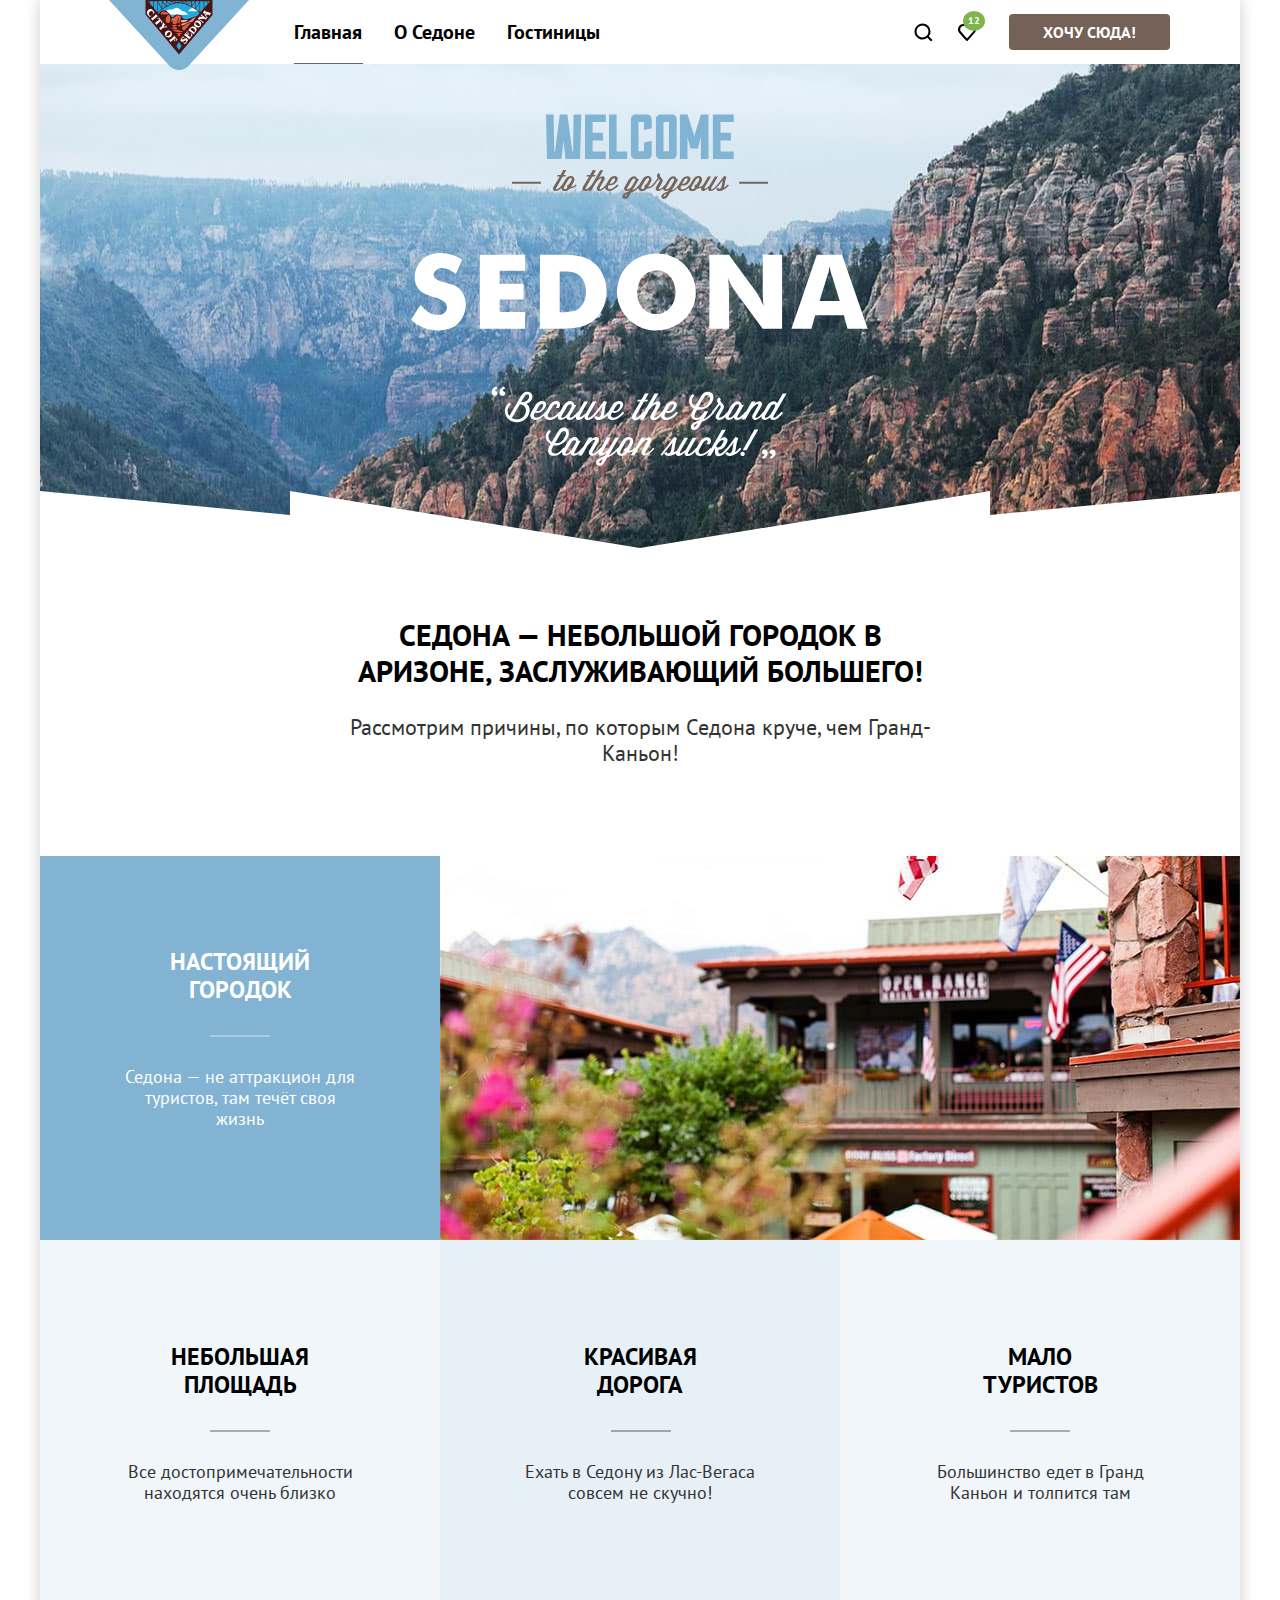
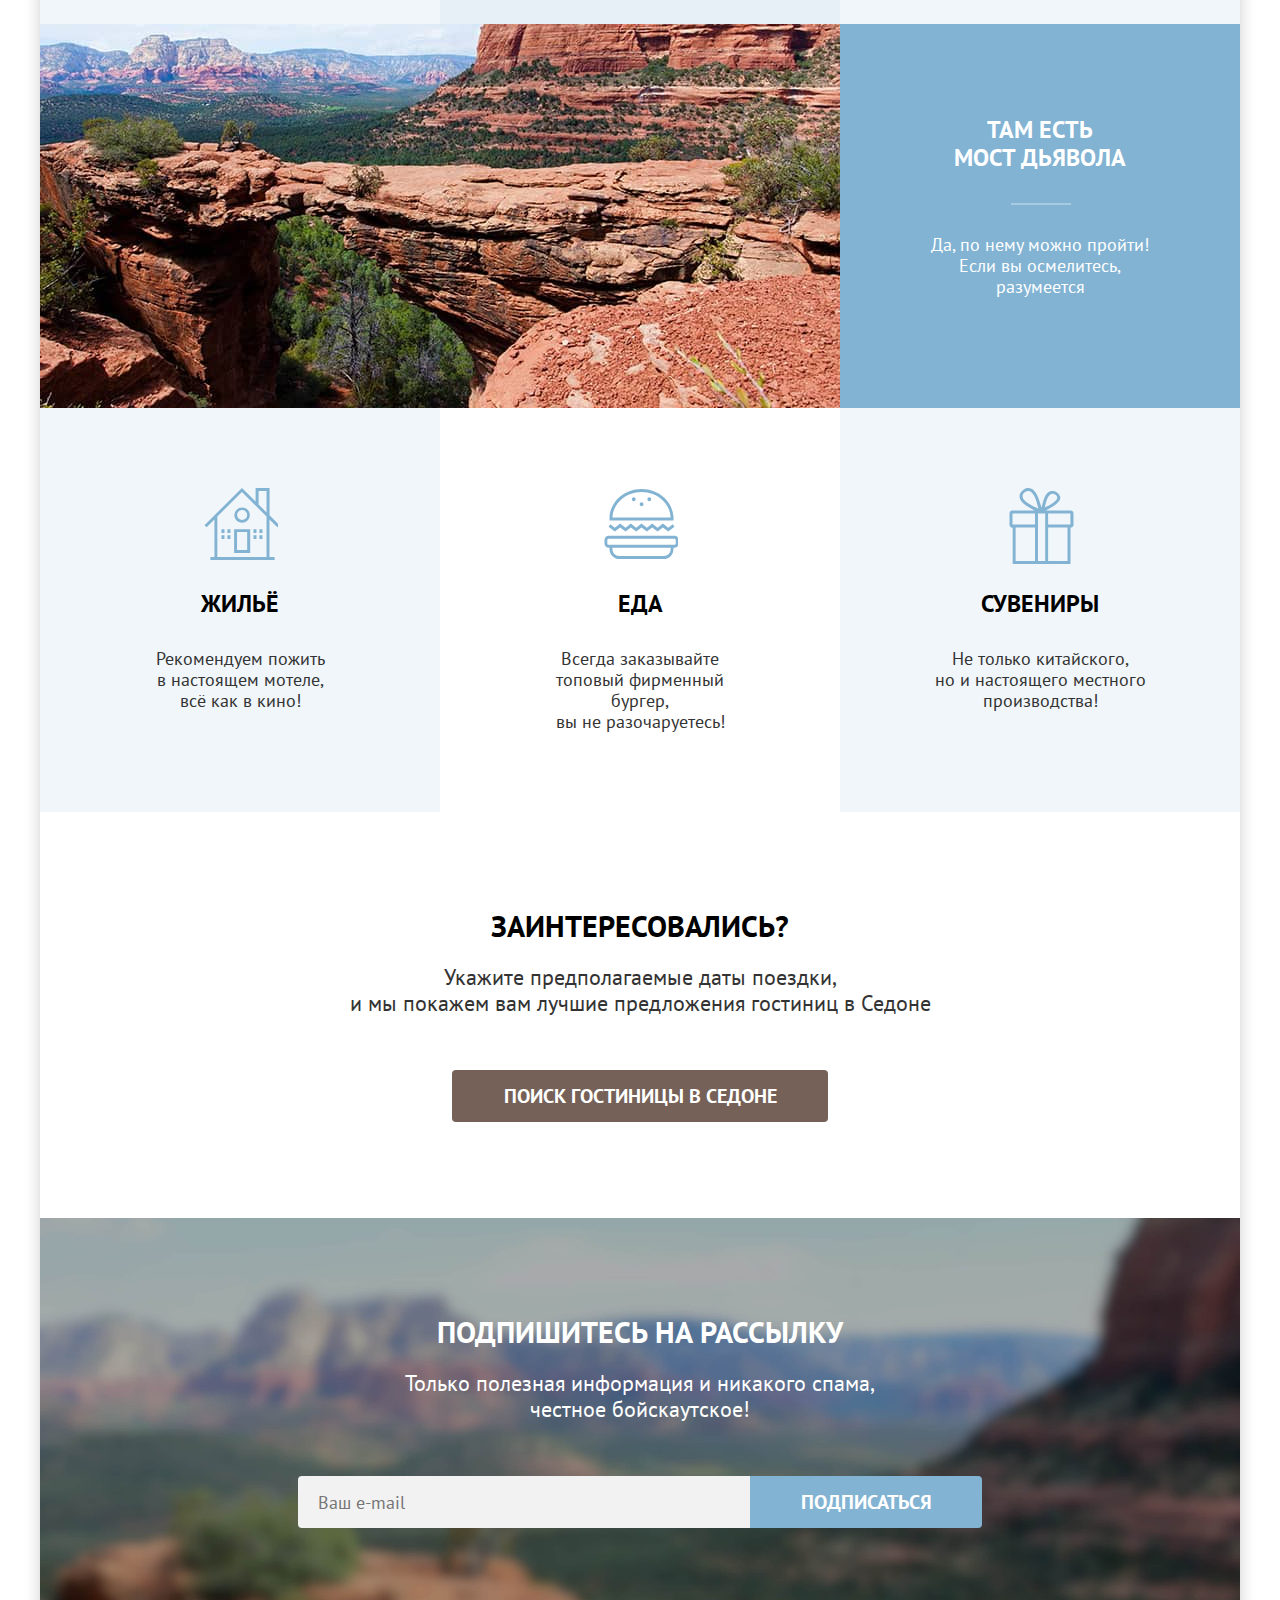
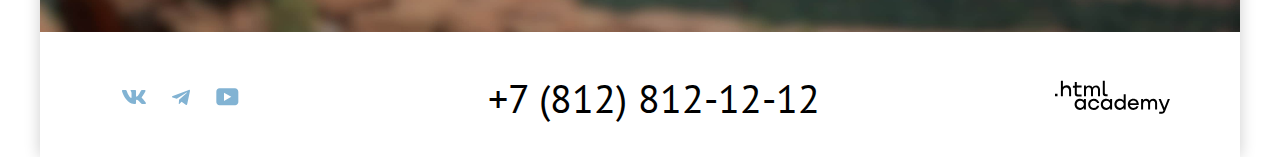
==== commit 1051cc12: "Merge pull request #10 from dzhamilya1212/master" ====
--- a/index.html
+++ b/index.html
@@ -4,6 +4,7 @@
 <head>
     <meta charset="utf-8">
     <title>HTML Academy: Седона</title>
+    <link rel="icon" type="image/png" sizes="32x32" href="image/favicon-32x32.png">
     <link rel="stylesheet" href="styles/styles.css">
 
 </head>
@@ -63,7 +64,7 @@
                     </p>
                     <ul class="advantages_list">
                         <li class="advantages_item advantages_item_blue_card">
-                            <div class="advantages_container advantages_container_square">
+                            <div class="advantages_container">
                                 <div class="advantages_card_container">
                                     <div class="advantages_wrapper">
                                         <h3 class="advantages_title">Настоящий городок</h3>
@@ -76,7 +77,7 @@
                             </div>
                         </li>
 
-                        <li class="advantages_item">
+                        <li class="advantages_item advantages_item_whitetblue_card">
                             <div class="advantages_card_container">
                                 <div class="advantages_wrapper">
                                     <h3 class="advantages_title">Небольшая
@@ -96,7 +97,7 @@
                             </div>
                         </li>
 
-                        <li class="advantages_item">
+                        <li class="advantages_item advantages_item_whiteblue_card">
                             <div class="advantages_card_container">
                                 <h3 class="advantages_title">Мало <br> туристов</h3>
                                 <p class="advantages_description">Большинство едет в Гранд Каньон и толпится там</p>
@@ -129,7 +130,7 @@
                                     в кино!</p>
                             </div>
                         </li>
-                        <li class="services_item services_food services_item_white_card">
+                        <li class="services_item services_food">
                             <div class="services_card_container">
                                 <h3 class="services_title">Еда</h3>
                                 <p class="services_description">Всегда заказывайте <br> топовый фирменный бургер, <br>вы
@@ -170,7 +171,7 @@
                             бойскаутское!</p>
                         <form class="mailng_form" action="https://echo.htmlacademy.ru/" method="post">
                             <label class="visually_hidden" for="your_email">Ваш email.</label>
-                            <input class="mailing_input" type="email" name="email" id="your_email"" value=" Ваш e-mail">
+                            <input class="mailing_input" type="email" name="email" id="your_email" placeholder="Ваш e-mail">
                             <button class="button mailing_button" type="submit">Подписаться</button>
                         </form>
                     </div>
@@ -205,7 +206,6 @@
                                 <span class="visually_hidden">Ютюб.</span>
                             </a>
                         </div>
-                        </ul>
                     </section>
 
                     <section class="contacts">
@@ -281,7 +281,7 @@
                             <span class="modal_label modal_label_icon">
                                 <label class="modal_label" for="children"> Дети:</label>
                                 <span class="tooltip">
-                                    <button class="tooltip_toggle" type="button" aria-labelledby="tooltip_label_date" .>
+                                    <button class="tooltip_toggle" type="button" aria-labelledby="tooltip_label_date">
                                         <svg class="tooltip_icon" width="26" height="26" viewBox="0 0 26 26" fill="none"
                                             xmlns="http://www.w3.org/2000/svg">
                                             <circle cx="13" cy="13" r="13" fill="#83B3D3" />
--- a/styles/styles.css
+++ b/styles/styles.css
@@ -192,6 +192,7 @@
 }
 
 /* Navigation_button Hover, Focus, Active*/
+
 .navigation_button:hover {
   background: #615048;
 }
@@ -262,25 +263,25 @@
 
 .advantages_list {
   display: flex;
-  justify-content: space-between;
+ justify-content: space-between;
   flex-wrap: wrap;
   margin: 0;
   padding: 0;
   list-style: none;
 }
 
-.advantages_item {
+.advantages_item:nth-child(even) {
   background-color: rgba(131, 179, 211, 0.12);
-  list-style: none;
-}
-
-.advantages_item_blue_card {
+}
+
+.advantages_item:nth-child(odd) {
+  background-color: rgba(131, 179, 211, 0.2);
+}
+
+.advantages_item:first-child,
+.advantages_item:last-child {
   width: 1200px;
   background-color: #82B3D3;
-}
-
-.advantages_item_lightblue_card {
-  background-color: rgba(131, 179, 211, 0.2);
 }
 
 .advantages_container {
@@ -307,6 +308,8 @@
 
 .advantages_image {
   display: block;
+  height: 100%;
+  object-fit: contain;
 }
 
 .advantages_container_devils .advantages_image {
@@ -389,19 +392,19 @@
   list-style: none;
 }
 
-.services_item {
+.services_item:nth-child(odd) {
   color: #000000;
   background-color: rgba(131, 179, 211, 0.12);
 }
 
+.services_item:nth-child(even) {
+  background-color: #FFFFFF;
+}
+
 .services_card_container {
   box-sizing: border-box;
   width: 400px;
   padding: 80px 85px;
-}
-
-.services_item_white_card {
-  background-color: #FFFFFF;
 }
 
 .services_image {
@@ -505,6 +508,7 @@
 }
 
 /* Search_hotel_button Hover, Focus, Active*/
+
 .search_hotel_button:hover {
   background: #615048;
 }
@@ -523,7 +527,9 @@
 }
 
 /*Footer*/
+
 /*Mailing*/
+
 .page-footer-container {
   display: flex;
   flex-direction: column;
@@ -579,7 +585,7 @@
   font-size: 18px;
   line-height: 24px;
   box-sizing: border-box;
-  color: rgba(0, 0, 0, 0.6);
+  color: #000000;
   background-color: #F2F2F2;
   border-radius: 4px 0 0 4px;
   border: none;
@@ -596,7 +602,30 @@
   box-sizing: border-box;
 }
 
-/* Mailing_button Hover, Focus, Active*/
+/* Mailing_button, mailing_input: Hover, Focus, Active*/
+
+.mailing_input:placeholder-shown {
+  color: rgba(0, 0, 0, 0.6)
+}
+
+.mailing_input:placeholder-shown:hover {
+  background-color: #E6E6E6;
+}
+
+.mailing_input:placeholder-shown:focus {
+  background-color: #E6E6E6;
+  outline: 3px solid #83B3D3;
+}
+
+.mailing_input:active {
+  background-color: #F2F2F2;
+  outline: 2px solid #000000;
+}
+
+.mailing_input[disabled]:disabled {
+  opacity: 0.3;
+}
+
 .mailing_button:hover {
   background-color: #68A2CA;
 }
@@ -610,11 +639,12 @@
   color: rgba(255, 255, 255, 0.3);
 }
 
-.mailing_button:disabled {
+.mailing_button[disabled]:disabled {
   background-color: #E5E5E5;
 }
 
 /*Social*/
+
 .footer_contacts_container {
   display: flex;
   align-items: center;
@@ -664,6 +694,7 @@
 }
 
 /*Contacts*/
+
 .contacts {
   display: flex;
   justify-content: center;
@@ -682,6 +713,7 @@
 }
 
 /* Contacts_address_phone Hover, Focus, Active*/
+
 .contacts_address_phone:hover {
   color: #756157;
 }
@@ -695,6 +727,7 @@
 }
 
 /*Copyright*/
+
 .copyright {
   width: 115px;
   margin-left: 41.5px;
@@ -716,6 +749,7 @@
 }
 
 /* Copyright_link_icon Hover, Focus, Active*/
+
 .copyright_link:hover .copyright_link_icon {
   fill: #756157;
 }
@@ -729,6 +763,7 @@
 }
 
 /*Modal_container*/
+
 .modal_container {
   position: fixed;
   top: 0;
@@ -946,7 +981,7 @@
   font-size: 18px;
   line-height: 20px;
   background-color: #F2F2F2;
-  appearance: none;
+  appearance: tec;
 }
 
 .modal_number_input:placeholder-shown {
@@ -971,23 +1006,31 @@
 Modal_input, Modal_button Hover, Focus, Active*/
 
 .modal_input:placeholder-shown {
-  color: rgba (0, 0, 0, 0.6)
-}
-
-.modal_input:placeholder-shown:hover {
+  color: rgba(0, 0, 0, 0.6)
+}
+
+.modal_input:placeholder-shown:hover,
+.modal_number_input:placeholder-shown:hover{
   background-color: #E6E6E6;
 }
 
-.modal_input:placeholder-shown:focus {
+.modal_input:placeholder-shown:focus,
+.modal_number_input:placeholder-shown:focus {
   background-color: #E6E6E6;
   outline: 3px solid #83B3D3;
 }
 
-.modal_input:active {
+.modal_input:active,
+.modal_number_input:active {
   background-color: #F2F2F2;
   outline: 2px solid #000000;
 }
 
+.modal_input[disabled]:disabled,
+.modal_number_input[disabled]:disabled {
+  opacity: 0.3;
+}
+
 .modal_button:hover {
   background-color: #68A2CA;
 }
@@ -998,6 +1041,10 @@
 
 .modal_button:active {
   color: rgba(255, 255, 255, 0.3);
+}
+
+.modal_button[disabled]:disabled {
+  background-color: #E5E5E5;
 }
 
 /*tooltip*/
@@ -1037,7 +1084,6 @@
   line-height: 20px;
   color: #FFFFFF;
   background-color: #333333;
-  ;
   box-shadow: 0 15px 30px rgba(0, 0, 0, 0.3);
   border-radius: 10px;
   z-index: 1;
@@ -1069,6 +1115,7 @@
 }
 
 /*Main_inner*/
+
 .inner_header {
   padding: 35px 70px 70px;
   background-color: #E6E6FA;
@@ -1088,6 +1135,7 @@
 }
 
 /* Breadcrumbs */
+
 .breadcrumbs {
   display: flex;
   flex-wrap: wrap;
@@ -1129,6 +1177,7 @@
 }
 
 /* Breadcrumbs_link Hover, Focus, Active*/
+
 .breadcrumbs_link:hover {
   color: rgba(255, 255, 255, 0.6);
 }
@@ -1153,6 +1202,7 @@
 }
 
 /*Filters*/
+
 .filter_hotels_form {
   display: grid;
   grid-template-columns: 150.4px 70px 150.4px 140px 288px 70px 191px;
@@ -1197,6 +1247,7 @@
 }
 
 /*Mark*/
+
 .control {
   position: relative;
   display: block;
@@ -1230,6 +1281,7 @@
 }
 
 /*Radio*/
+
 .control_input[type="radio"]+.control_mark {
   border-radius: 50%;
 }
@@ -1250,12 +1302,14 @@
 }
 
 /*Label*/
+
 .control_label {
   line-height: 23px;
   text-align: left;
 }
 
 /*range_bar*/
+
 .filter_price {
   grid-column: 5/6;
   padding: 0;
@@ -1389,7 +1443,12 @@
   outline: 2px solid #000000;
 }
 
+.range_input[disabled]:disabled {
+  opacity: 0.3;
+}
+
 /*Fieldset_button_container*/
+
 .fieldset_button_container {
   grid-column: 7/8;
   margin: 0;
@@ -1405,6 +1464,7 @@
 }
 
 /* Fieldset_button Hover, Focus, Active*/
+
 .fieldset_button:hover {
   background-color: #68A2CA;
 }
@@ -1418,11 +1478,12 @@
   color: rgba(255, 255, 255, 0.3);
 }
 
-.fieldset_button:disabled {
+.fieldset_button[disabled]:disabled {
   background-color: #E5E5E5;
 }
 
 /* Fieldset_button_reset Hover, Focus, Active*/
+
 .fieldset_button_reset {
   width: 191px;
   padding: 8px 57px;
@@ -1442,16 +1503,18 @@
   color: rgba(255, 255, 255, 0.3);
 }
 
-.fieldset_button_reset:disabled {
+.fieldset_button_reset[disabled]:disabled {
   opacity: 0.1;
 }
 
 /*Hotel_catalog*/
+
 .section_hotel_catalog {
   padding: 50px 70px 60px;
 }
 
 /*Sorting-container*/
+
 .sorting-container {
   display: flex;
   justify-content: space-between;
@@ -1509,22 +1572,23 @@
   outline: 2px solid #3F5E72;
 }
 
-.select_control:disabled {
-  outline: 2px solid rgba(0, 0, 0, 0.3);
-  color: rgba(0, 0, 0, 0.3);
-  ;
-}
-
+.select_control[disabled]:disabled {
+  opacity: 0.3;
+}
 
 /*catalog_view*/
+
 .catalog_view_block {
   display: flex;
+  flex-wrap: wrap;
+  max-width: 160px;
 }
 
 .view_toggle {
   width: 48px;
   height: 48px;
   margin-right: 8px;
+  margin-bottom: 2px;
   border: 2px solid #E5E5E5;
   border-radius: 4px;
   box-sizing: border-box;
@@ -1537,20 +1601,25 @@
   border: 2px solid #000000;
 }
 
-.view_toggle:nth-child(1) {
+.view_toggle_tile {
   background-image: url("../image/icons/cards_icon.svg")
 }
 
-.view_toggle:nth-child(2) {
+.view_toggle_card {
   background-image: url("../image/icons/computer_icon.svg")
 }
 
-.view_toggle:nth-child(3) {
+.view_toggle_list {
   background-image: url(../image/icons/list_icon.svg);
   margin-right: 0;
 }
 
+.view_toggle:nth-child(3n+3) {
+  margin-right: 0;
+}
+
 /* View_toggle Hover, Focus, Active*/
+
 .view_toggle:hover {
   outline: 2px solid #000000;
 }
@@ -1635,6 +1704,7 @@
 }
 
 /* Button_more_detailed Hover, Focus, Active*/
+
 .button_more_detailed:hover {
   background-color: #615048;
 }
@@ -1648,7 +1718,12 @@
   background-color: #756157;
 }
 
+.button_more_detailed[disabled]:disabled {
+  background-color: #E5E5E5;
+}
+
 /* Button_favorite Hover, Focus, Active*/
+
 .button_favorite {
   width: 140px;
   box-sizing: border-box;
@@ -1669,7 +1744,7 @@
   color: rgba(255, 255, 255, 0.3);
 }
 
-.button_favorite:disabled {
+.button_favorite[disabled]:disabled {
   background-color: #E5E5E5;
 }
 
@@ -1691,11 +1766,12 @@
   color: rgba(255, 255, 255, 0.3);
 }
 
-.button_favorite_green:disabled {
+.button_favorite_green[disabled]:disabled {
   background-color: #E5E5E5;
 }
 
 /*Rating*/
+
 .rating_star {
   margin: 0;
   height: 17px;
@@ -1741,9 +1817,11 @@
 }
 
 /*Pagination*/
+
 .pagination_list {
   display: flex;
   flex-wrap: wrap;
+  max-width: 1060px;
   list-style: none;
   padding: 0;
   margin: 0;
@@ -1788,6 +1866,7 @@
 }
 
 /* Pagination_link Hover, Focus, Active*/
+
 .pagination_link:hover {
   background-color: #68A2CA;
   outline: 1px solid #82B3D3;
@@ -1804,6 +1883,7 @@
 }
 
 /*inner_footer*/
+
 .mailing_inner_footer {
   color: #000000;
   background-color: #FFFFFF;
